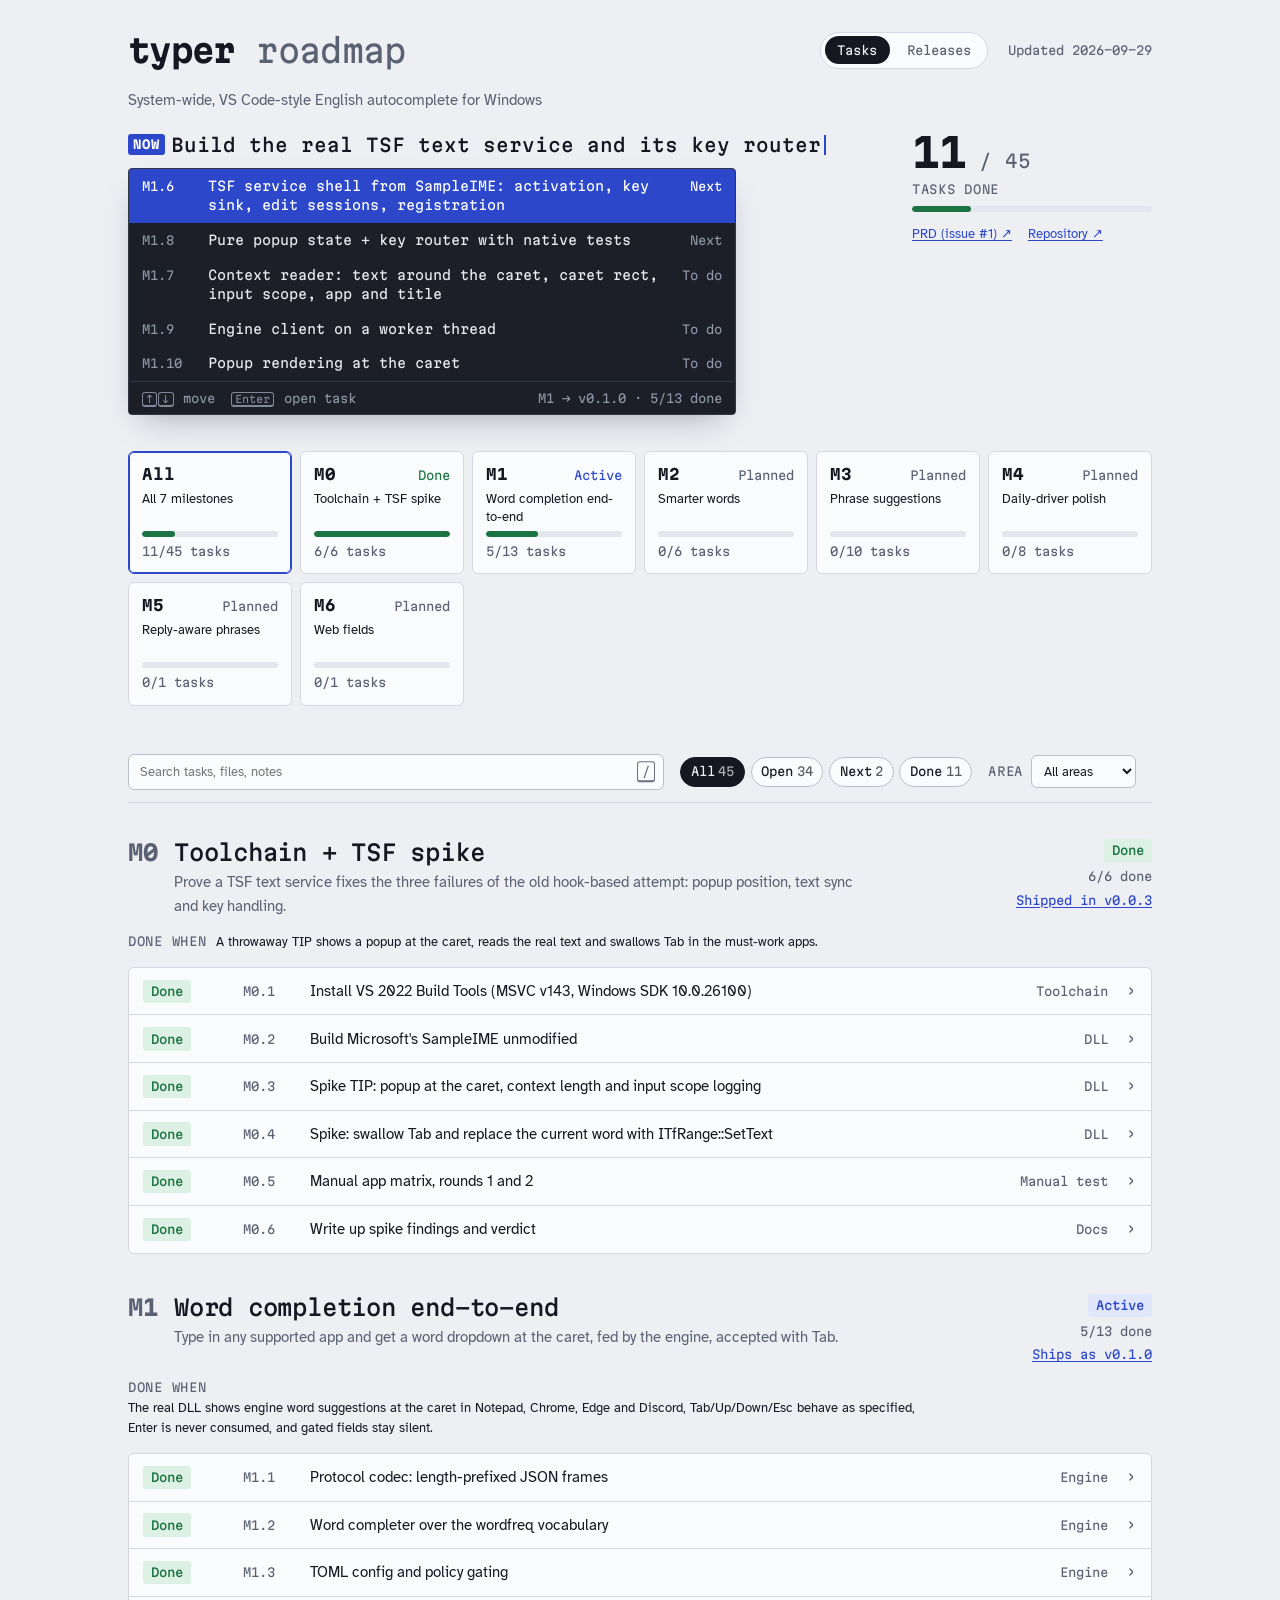
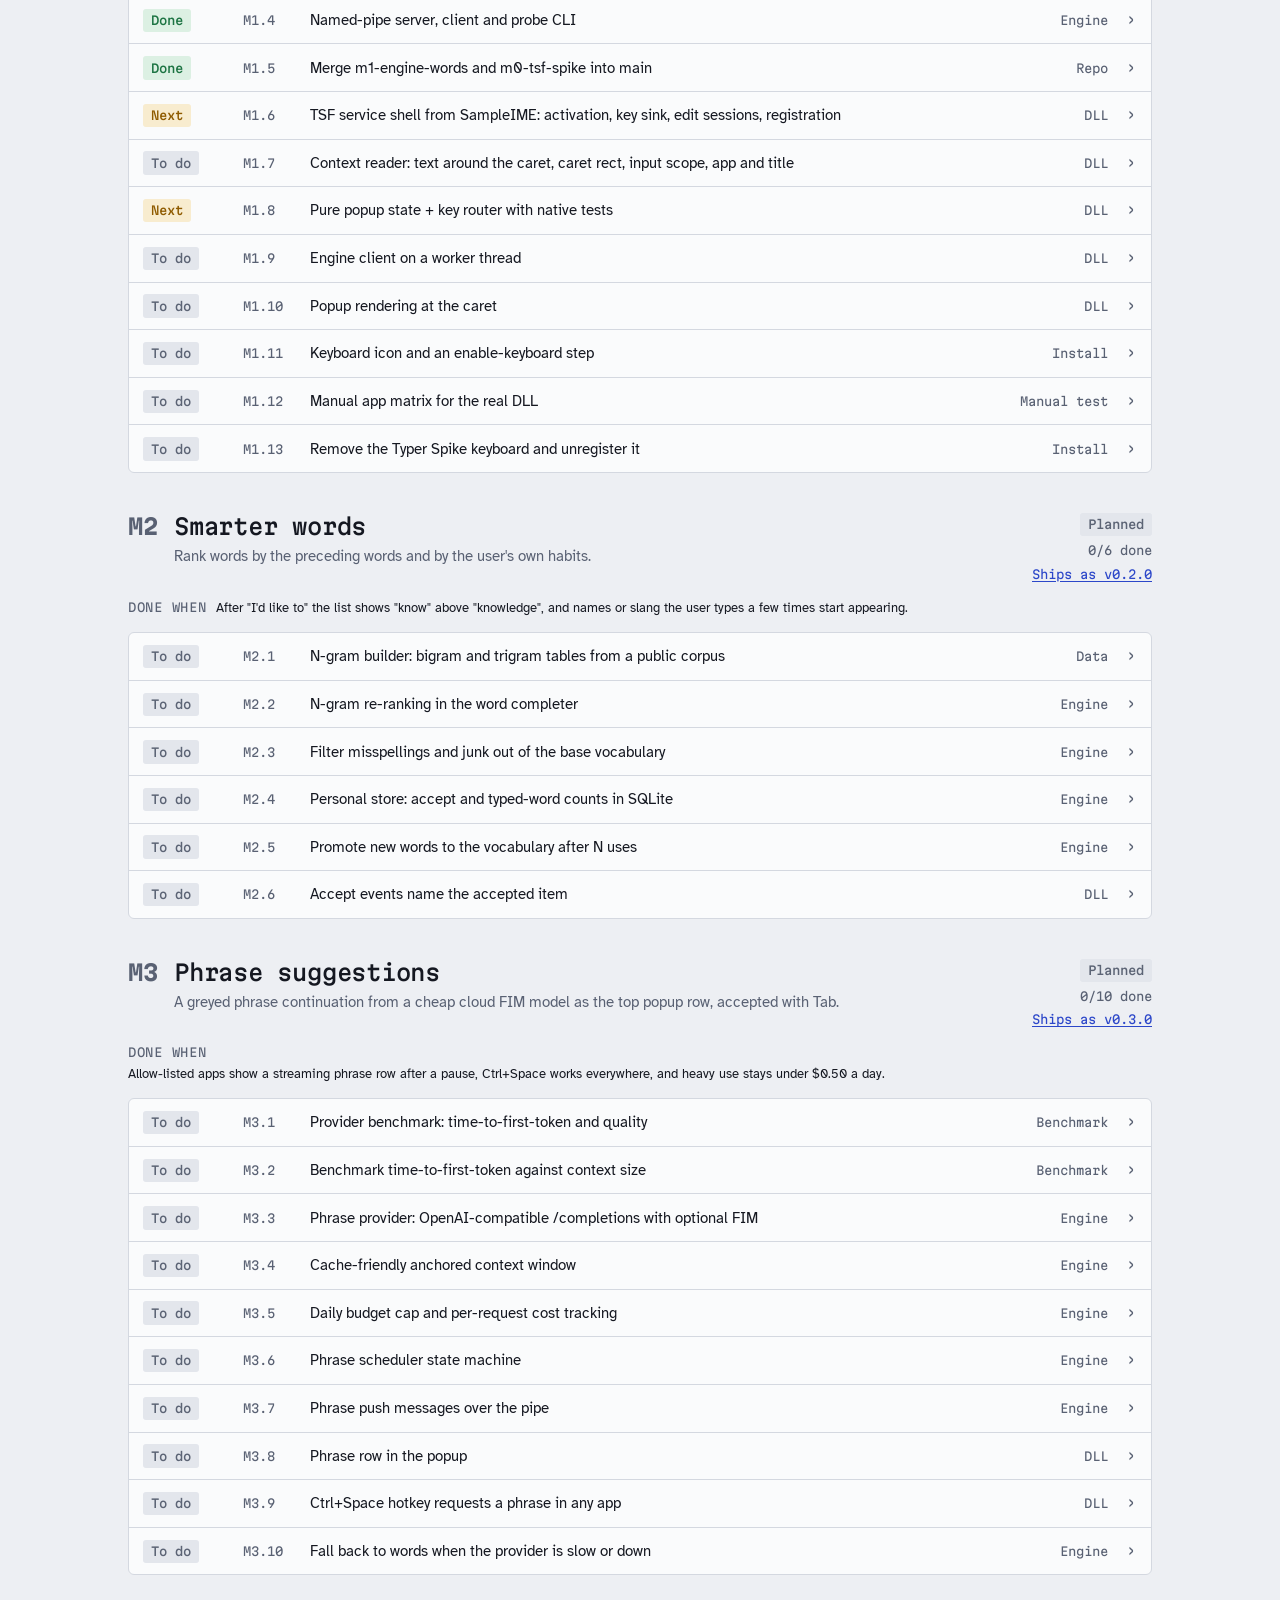
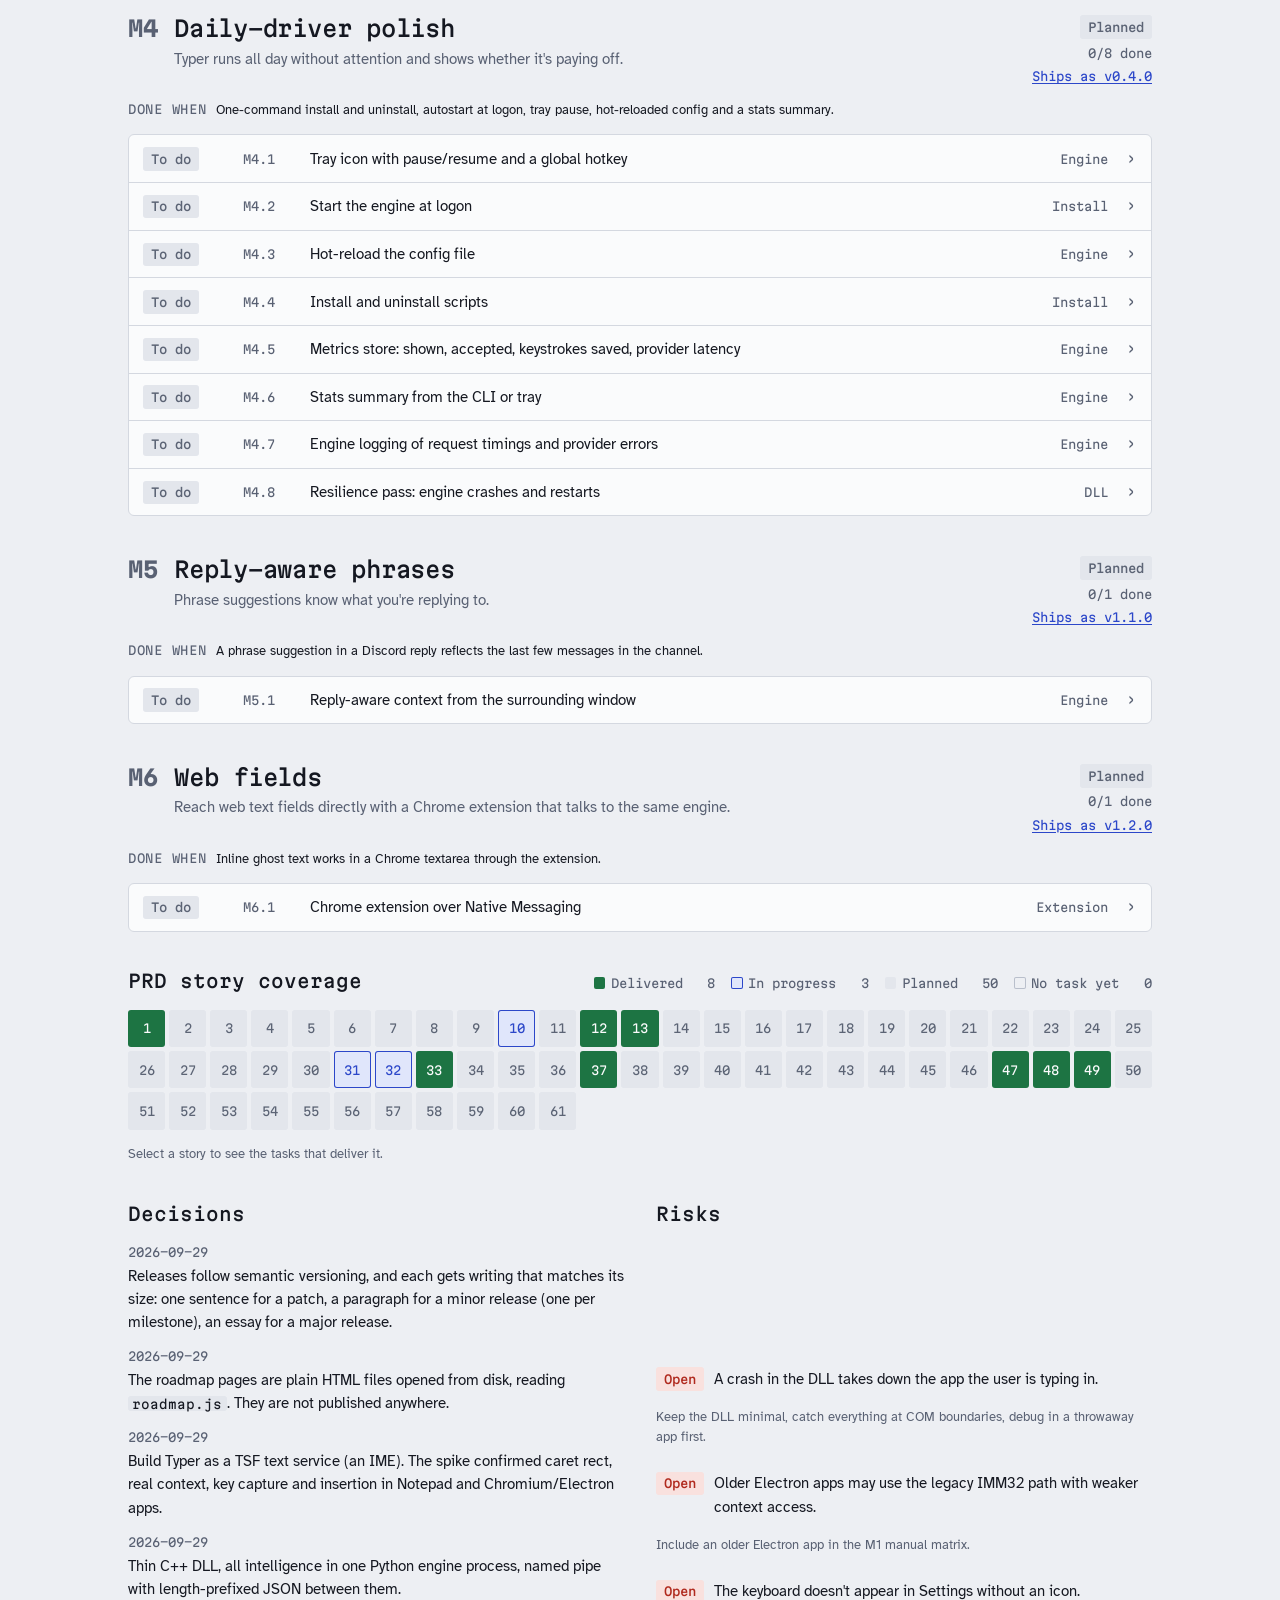
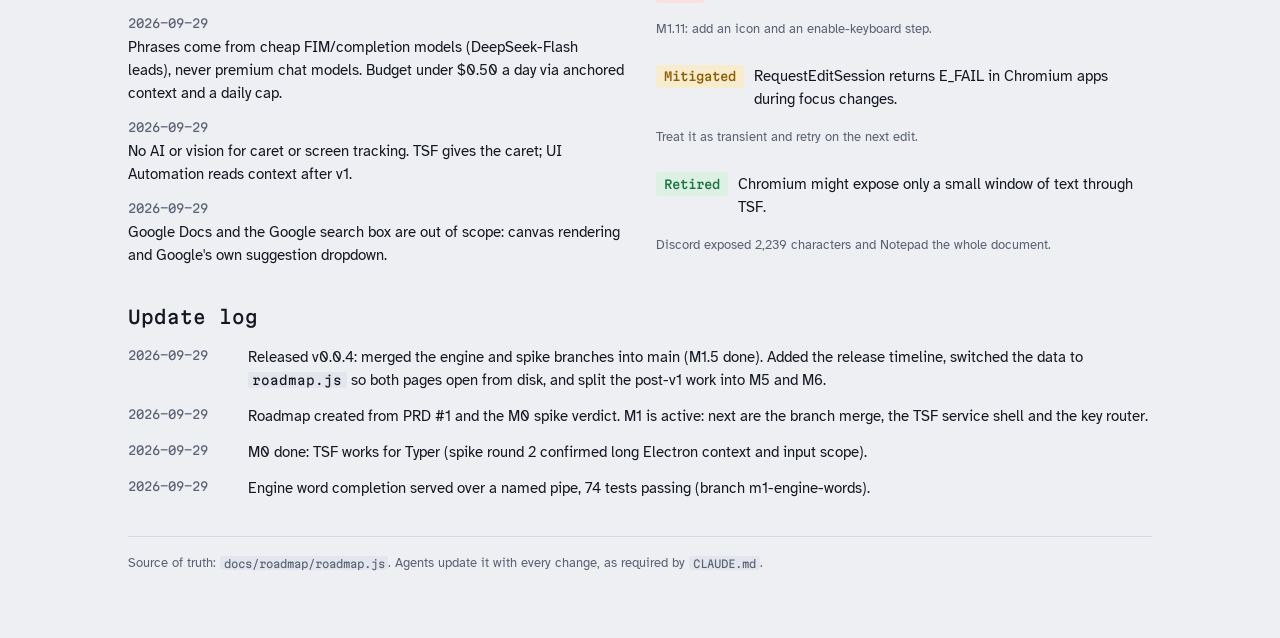
==== docs/roadmap/index.html @ f882cc04 "Add roadmap pages, release timeline and agent guide (v0.0.4) - docs/roadmap/roadmap.js: single sourc" ====
<!doctype html>
<html lang="en">
<head>
<meta charset="utf-8">
<meta name="viewport" content="width=device-width, initial-scale=1">
<title>Typer Roadmap</title>
<link rel="preconnect" href="https://fonts.googleapis.com">
<link rel="preconnect" href="https://fonts.gstatic.com" crossorigin>
<link rel="stylesheet" href="https://fonts.googleapis.com/css2?family=Atkinson+Hyperlegible:ital,wght@0,400;0,700;1,400&family=Martian+Mono:wght@400;500;700&display=swap">
<link rel="stylesheet" href="theme.css">
<style>
/* Layout: a caret line with a candidate-window popup ("what's next"), a milestone track that filters,
   sticky filters, milestone sections with expandable tasks, PRD story coverage, decisions/risks, update log. */

/* Hero */
.hero { display: grid; gap: 1.25rem; }
.tagline { color: var(--muted); max-width: 40rem; }
.hero-grid { display: grid; gap: 1.5rem; align-items: start; }
@media (min-width: 860px) { .hero-grid { grid-template-columns: minmax(0, 1fr) 15rem; gap: 3rem; } }
.now { min-width: 0; }
.caret-line { font-family: var(--display); font-size: var(--fs-l); line-height: 1.5; font-weight: 500; }
.now-lbl { display: inline-block; font-size: var(--fs-xs); letter-spacing: .06em; text-transform: uppercase; color: var(--on-accent); background: var(--accent); padding: .1em .45em; border-radius: 3px; margin-right: .5em; vertical-align: .2em; font-weight: 700; }
.caret { display: inline-block; width: 2px; height: 1.1em; background: var(--accent); vertical-align: -.18em; margin-left: 3px; animation: blink 1.06s steps(1) infinite; }
@keyframes blink { 50% { opacity: 0; } }
.pop { margin-top: .6rem; max-width: 38rem; background: var(--pop); color: var(--pop-ink); border: 1px solid var(--pop-line); border-radius: 4px; box-shadow: 0 14px 32px -14px var(--shadow); font-family: var(--display); font-size: var(--fs-s); overflow: hidden; }
.pop-list { display: grid; }
.pop-row { display: grid; grid-template-columns: 3.4rem minmax(0, 1fr) auto; gap: .75rem; align-items: baseline; width: 100%; padding: .5rem .8rem; border: 0; background: transparent; color: var(--pop-ink); text-align: left; cursor: pointer; line-height: 1.45; }
.pop-row .pop-id, .pop-row .pop-st { color: var(--pop-muted); font-size: var(--fs-xs); }
.pop-row.hl { background: var(--pop-hl); color: var(--pop-hl-ink); }
.pop-row.hl .pop-id, .pop-row.hl .pop-st { color: var(--pop-hl-ink); }
.pop-row:focus-visible { outline: 2px solid var(--pop-ink); outline-offset: -3px; }
.pop-foot { display: flex; flex-wrap: wrap; justify-content: space-between; gap: .25rem 1rem; padding: .4rem .8rem; border-top: 1px solid var(--pop-line); color: var(--pop-muted); font-size: var(--fs-xs); }
.pop-foot kbd { margin-right: .15em; }
.pop-empty { padding: .6rem .8rem; color: var(--pop-muted); }
.overall { display: grid; gap: .5rem; }
.big { font-family: var(--display); font-size: 2.5rem; font-weight: 700; line-height: 1; letter-spacing: -.03em; }
.big .of { font-size: var(--fs-l); color: var(--muted); font-weight: 400; letter-spacing: 0; }
.links { display: flex; flex-wrap: wrap; gap: .25rem 1rem; font-size: var(--fs-s); padding-top: .25rem; }

/* Milestone track */
.track { display: grid; grid-template-columns: repeat(auto-fill, minmax(9.75rem, 1fr)); gap: .5rem; }
.trk { display: grid; gap: .3rem; align-content: start; text-align: left; padding: .7rem .8rem .8rem; background: var(--surface); border: 1px solid var(--line); border-radius: var(--r); cursor: pointer; min-width: 0; }
.trk:hover { border-color: var(--line-strong); }
.trk[aria-pressed="true"] { border-color: var(--accent); box-shadow: inset 0 0 0 1px var(--accent); }
.trk-top { display: flex; justify-content: space-between; align-items: baseline; gap: .5rem; }
.trk-id { font-family: var(--display); font-weight: 700; font-size: var(--fs-m); }
.trk-st { font-family: var(--display); font-size: var(--fs-xs); }
.trk-title { font-size: var(--fs-s); line-height: 1.35; min-height: 2.7em; }
.trk-meta { font-family: var(--display); font-size: var(--fs-xs); color: var(--muted); }
.st-active { color: var(--accent); } .st-done { color: var(--ok); } .st-planned { color: var(--muted); }

/* Filters */
.filters { position: sticky; top: env(safe-area-inset-top, 0px); z-index: 5; background: var(--bg); padding-block: .75rem; border-bottom: 1px solid var(--line); display: flex; flex-wrap: wrap; gap: .6rem 1rem; align-items: center; }
.search { position: relative; flex: 1 1 14rem; min-width: 0; }
.search input { width: 100%; padding: .45rem 2.2rem .45rem .7rem; border: 1px solid var(--line-strong); border-radius: var(--r); background: var(--surface); color: var(--ink); font: inherit; font-size: var(--fs-s); }
.search kbd { position: absolute; right: .6rem; top: 50%; transform: translateY(-50%); color: var(--muted); font-size: var(--fs-xs); pointer-events: none; }
.chips { display: flex; flex-wrap: wrap; gap: .35rem; }
.chip { font-family: var(--display); font-size: var(--fs-xs); padding: .3rem .6rem; border: 1px solid var(--line-strong); border-radius: 999px; background: var(--surface); cursor: pointer; }
.chip:hover { border-color: var(--muted); }
.chip[aria-pressed="true"] { background: var(--ink); color: var(--bg); border-color: var(--ink); }
.chip .n { opacity: .7; margin-left: .3em; }
.area { display: flex; align-items: center; gap: .5rem; }
.area select { font: inherit; font-size: var(--fs-s); padding: .4rem .5rem; border: 1px solid var(--line-strong); border-radius: var(--r); background: var(--surface); color: var(--ink); }
.story-chip { font-family: var(--display); font-size: var(--fs-xs); display: inline-flex; gap: .4rem; align-items: center; padding: .3rem .4rem .3rem .6rem; border-radius: 999px; background: var(--accent-soft); color: var(--accent); }
.story-chip button { border: 0; background: transparent; color: inherit; cursor: pointer; padding: 0 .2rem; font-size: var(--fs-s); line-height: 1; }

/* Milestone sections and tasks */
#tasks { display: grid; gap: 2.5rem; scroll-margin-top: 6rem; }
.ms { display: grid; gap: .9rem; }
.ms-head { display: grid; grid-template-columns: auto minmax(0, 1fr) auto; gap: .25rem 1rem; align-items: start; }
.ms-id { font-family: var(--display); font-weight: 700; font-size: var(--fs-xl); line-height: 1.2; color: var(--muted); }
.ms-head h2 { font-family: var(--display); font-size: var(--fs-xl); font-weight: 500; line-height: 1.25; letter-spacing: -.01em; }
.goal { color: var(--muted); max-width: 44rem; margin-top: .3rem; }
.ms-side { display: grid; justify-items: end; gap: .3rem; }
.ms-side .pill { justify-self: end; }
.count, .ver-link { font-family: var(--display); font-size: var(--fs-xs); color: var(--muted); font-variant-numeric: tabular-nums; }
.ver-link { color: var(--accent); }
.done-when { font-size: var(--fs-s); max-width: 50rem; display: flex; flex-wrap: wrap; gap: .1rem .6rem; }
@media (max-width: 600px) { .ms-head { grid-template-columns: minmax(0, 1fr) auto; } .ms-id { grid-column: 1 / -1; } }
.tasks { list-style: none; margin: 0; padding: 0; background: var(--surface); border: 1px solid var(--line); border-radius: var(--r); overflow: hidden; }
.tasks > li + li { border-top: 1px solid var(--line); }
.task summary { list-style: none; cursor: pointer; display: grid; grid-template-columns: 5.4rem 3.4rem minmax(0, 1fr) auto 1rem; grid-template-areas: "pill id title area chev"; gap: .8rem; align-items: baseline; padding: .7rem .9rem; }
.task summary::-webkit-details-marker { display: none; }
.task summary:hover { background: var(--bg); }
.task summary:focus-visible { outline-offset: -3px; }
.task .pill { grid-area: pill; }
.t-id { grid-area: id; font-family: var(--display); font-size: var(--fs-xs); color: var(--muted); }
.t-title { grid-area: title; min-width: 0; }
.t-area { grid-area: area; font-family: var(--display); font-size: var(--fs-xs); color: var(--muted); white-space: nowrap; }
.chev { grid-area: chev; color: var(--muted); font-family: var(--display); transition: transform .15s ease; justify-self: end; }
.task[open] .chev { transform: rotate(90deg); }
.task[open] summary .t-title { font-weight: 700; }
.task.is-dropped .t-title { text-decoration: line-through; color: var(--muted); }
@media (max-width: 600px) {
  .task summary { grid-template-columns: auto auto minmax(0, 1fr) 1rem; grid-template-areas: "pill id area chev" "title title title title"; row-gap: .35rem; }
  .t-area { justify-self: end; }
}
.t-body { display: grid; gap: .7rem; padding: .1rem .9rem 1rem; margin-left: calc(5.4rem + .8rem); max-width: 48rem; }
@media (max-width: 600px) { .t-body { margin-left: 0; } }
.t-row { display: grid; gap: .3rem; }
.st-list { list-style: none; margin: 0; padding: 0; display: grid; gap: .2rem; font-size: var(--fs-s); }
.st-link { border: 0; background: transparent; color: var(--accent); cursor: pointer; padding: 0; font-family: var(--display); font-size: var(--fs-xs); text-decoration: underline; text-underline-offset: 2px; }
.refs { display: flex; flex-wrap: wrap; gap: .35rem; font-size: var(--fs-s); }
.empty { padding: 1.5rem; background: var(--surface); border: 1px dashed var(--line-strong); border-radius: var(--r); color: var(--muted); }

/* Coverage */
.block { display: grid; gap: .9rem; }
.block h2 { font-family: var(--display); font-size: var(--fs-l); font-weight: 500; }
.block-head { display: flex; flex-wrap: wrap; justify-content: space-between; align-items: baseline; gap: .5rem 1.5rem; }
.legend { display: flex; flex-wrap: wrap; gap: .3rem 1rem; font-size: var(--fs-xs); color: var(--muted); font-family: var(--display); }
.legend span::before { content: ""; display: inline-block; width: .7rem; height: .7rem; border-radius: 2px; margin-right: .35rem; vertical-align: -.05rem; }
.lg-done::before { background: var(--ok); } .lg-partial::before { background: var(--accent-soft); box-shadow: inset 0 0 0 1px var(--accent); }
.lg-planned::before { background: var(--todo-soft); } .lg-none::before { box-shadow: inset 0 0 0 1px var(--line-strong); }
.cells { display: grid; grid-template-columns: repeat(auto-fill, minmax(2.25rem, 1fr)); gap: 4px; }
.cell { aspect-ratio: 1; max-width: 100%; border: 0; border-radius: 3px; font-family: var(--display); font-size: var(--fs-xs); cursor: pointer; font-variant-numeric: tabular-nums; }
.c-done { background: var(--ok); color: var(--surface); }
.c-partial { background: var(--accent-soft); color: var(--accent); box-shadow: inset 0 0 0 1px var(--accent); }
.c-planned { background: var(--todo-soft); color: var(--todo); }
.c-none { background: transparent; color: var(--muted); box-shadow: inset 0 0 0 1px var(--line-strong); }
.cell.sel { outline: 2px solid var(--ink); outline-offset: 1px; }
.cell-info { font-size: var(--fs-s); min-height: 1.6em; color: var(--muted); }
.cell-info strong { color: var(--ink); }

/* Decisions, risks, log */
.two { display: grid; gap: 2rem; }
@media (min-width: 860px) { .two { grid-template-columns: 1fr 1fr; } }
.plain { list-style: none; margin: 0; padding: 0; display: grid; gap: .8rem; }
.plain li { display: grid; gap: .2rem; min-width: 0; }
.plain time { font-family: var(--display); font-size: var(--fs-xs); color: var(--muted); }
.risk-top { display: flex; gap: .6rem; align-items: baseline; }
.mit { font-size: var(--fs-s); color: var(--muted); }
.log li { grid-template-columns: 6.5rem minmax(0, 1fr); gap: 1rem; }
@media (max-width: 600px) { .log li { grid-template-columns: 1fr; gap: .1rem; } }
</style>
</head>
<body>
<div class="wrap">
  <header class="hero">
    <div class="brand-row">
      <h1 class="wordmark">typer <span>roadmap</span></h1>
      <div class="brand-side">
        <nav class="pages" aria-label="Roadmap pages"><a href="index.html" aria-current="page">Tasks</a><a href="releases.html">Releases</a></nav>
        <p class="meta">Updated <time id="updated">…</time></p>
      </div>
    </div>
    <p class="tagline" id="tagline">System-wide, VS Code-style English autocomplete for Windows</p>
    <div class="hero-grid">
      <div class="now">
        <p class="caret-line"><span class="now-lbl">Now</span><span id="now-text">Loading the roadmap</span><span class="caret" aria-hidden="true"></span></p>
        <div class="pop" role="group" aria-label="Up next">
          <div class="pop-list" id="pop-list"><p class="pop-empty">Loading…</p></div>
          <div class="pop-foot"><span><kbd>↑</kbd><kbd>↓</kbd> move &nbsp;<kbd>Enter</kbd> open task</span><span id="pop-ms"></span></div>
        </div>
      </div>
      <aside class="overall" aria-label="Overall progress">
        <p class="big num"><span id="done-n">–</span><span class="of"> / <span id="total-n">–</span></span></p>
        <p class="lbl">Tasks done</p>
        <div class="meter"><i id="overall-bar"></i></div>
        <p class="links"><a id="prd" href="https://github.com/notnotnotnoone/typer/issues/1" target="_blank" rel="noopener">PRD (issue #1) ↗</a><a id="repo" href="https://github.com/notnotnotnoone/typer" target="_blank" rel="noopener">Repository ↗</a></p>
      </aside>
    </div>
  </header>

  <nav class="track" id="track" aria-label="Milestones"></nav>

  <div class="filters" role="search">
    <label class="search"><input id="q" type="search" placeholder="Search tasks, files, notes" autocomplete="off" aria-label="Search tasks"><kbd>/</kbd></label>
    <div class="chips" id="status-chips" aria-label="Filter by status"></div>
    <label class="area"><span class="lbl">Area</span><select id="area"></select></label>
    <span id="story-filter"></span>
  </div>

  <main id="tasks" aria-live="polite"><p class="empty">Loading tasks…</p></main>

  <section class="block" aria-labelledby="cov-h">
    <div class="block-head">
      <h2 id="cov-h">PRD story coverage</h2>
      <div class="legend" id="legend"></div>
    </div>
    <div class="cells" id="cells"></div>
    <p class="cell-info" id="cell-info" aria-live="polite">Select a story to see the tasks that deliver it.</p>
  </section>

  <div class="two">
    <section class="block" aria-labelledby="dec-h"><h2 id="dec-h">Decisions</h2><ul class="plain" id="decisions"></ul></section>
    <section class="block" aria-labelledby="risk-h"><h2 id="risk-h">Risks</h2><ul class="plain" id="risks"></ul></section>
  </div>

  <section class="block" aria-labelledby="log-h">
    <div class="block-head"><h2 id="log-h">Update log</h2><button type="button" class="linkish" id="log-toggle" hidden></button></div>
    <ul class="plain log" id="log"></ul>
  </section>

  <footer>Source of truth: <code>docs/roadmap/roadmap.js</code>. Agents update it with every change, as required by <code>CLAUDE.md</code>.</footer>
</div>

<script src="roadmap.js"></script>
<script>
(() => {
  const STATUS = {
    doing: { label: "Doing", rank: 0 }, next: { label: "Next", rank: 1 }, blocked: { label: "Blocked", rank: 2 },
    todo: { label: "To do", rank: 3 }, done: { label: "Done", rank: 4 }, dropped: { label: "Dropped", rank: 5 },
  };
  const MS_STATUS = { active: "Active", done: "Done", planned: "Planned" };
  const RISK = { open: "Open", mitigated: "Mitigated", retired: "Retired" };
  const AREA = { engine: "Engine", dll: "DLL", install: "Install", test: "Manual test", bench: "Benchmark", data: "Data",
    docs: "Docs", repo: "Repo", toolchain: "Toolchain", extension: "Extension" };
  const COVER = { done: "Delivered", partial: "In progress", planned: "Planned", none: "No task yet" };
  const FILTERS = [["all", "All"], ["open", "Open"], ["doing", "Doing"], ["next", "Next"], ["blocked", "Blocked"], ["done", "Done"]];
  const STORE = "typer-roadmap:view";
  const LOG_SHOWN = 5;
  const reduced = matchMedia("(prefers-reduced-motion: reduce)").matches;

  const $ = (s) => document.querySelector(s);
  const esc = (s) => String(s ?? "").replace(/[&<>"']/g, (c) => ({ "&": "&amp;", "<": "&lt;", ">": "&gt;", '"': "&quot;", "'": "&#39;" })[c]);
  const rich = (s) => esc(s).replace(/`([^`]+)`/g, "<code>$1</code>");
  const areaName = (a) => AREA[a] || a;

  const data = window.TYPER_ROADMAP;
  if (!data) {
    $("#tasks").innerHTML = `<div class="error"><strong>Couldn't load roadmap.js.</strong>
      <p>It must sit next to this page. If it's there, it probably has a syntax error: run <code>python scripts/check_roadmap.py</code> to find it.</p></div>`;
    $("#now-text").textContent = "Roadmap data unavailable";
    $("#pop-list").innerHTML = `<p class="pop-empty">No data.</p>`;
    return;
  }

  let tasks = [], byStory = {};
  const releaseFor = {};
  const opened = new Set();
  const view = { ms: "all", status: "all", area: "all", q: "", story: null };
  let logAll = false;

  try { Object.assign(view, JSON.parse(localStorage.getItem(STORE)) || {}); } catch {}
  view.q = ""; view.story = null;
  const save = () => { try { localStorage.setItem(STORE, JSON.stringify({ ms: view.ms, status: view.status, area: view.area })); } catch {} };

  const progress = (list) => {
    const live = list.filter((t) => t.status !== "dropped");
    return { done: live.filter((t) => t.status === "done").length, total: live.length };
  };
  const byRank = (a, b) => STATUS[a.status].rank - STATUS[b.status].rank;

  function index() {
    for (const m of data.milestones) for (const t of m.tasks) {
      t.ms = m; t.stories = t.stories || []; tasks.push(t);
      for (const n of t.stories) (byStory[n] ||= []).push(t);
    }
    for (const r of data.releases || []) if (r.milestone) releaseFor[r.milestone] = r;
    if (view.ms !== "all" && !data.milestones.some((m) => m.id === view.ms)) view.ms = "all";
    if (!FILTERS.some(([k]) => k === view.status)) view.status = "all";
    if (view.area !== "all" && !tasks.some((t) => t.area === view.area)) view.area = "all";
  }

  function matches(t, ignoreStatus) {
    if (view.ms !== "all" && t.ms.id !== view.ms) return false;
    if (view.area !== "all" && t.area !== view.area) return false;
    if (view.story != null && !t.stories.includes(view.story)) return false;
    if (!ignoreStatus) {
      if (view.status === "open") { if (t.status === "done" || t.status === "dropped") return false; }
      else if (view.status !== "all" && t.status !== view.status) return false;
    }
    if (view.q) {
      const hay = [t.id, t.title, t.notes, (t.refs || []).join(" "), areaName(t.area), t.ms.title].join(" ").toLowerCase();
      if (!view.q.toLowerCase().split(/\s+/).filter(Boolean).every((w) => hay.includes(w))) return false;
    }
    return true;
  }

  function renderHero() {
    const p = progress(tasks);
    $("#updated").textContent = data.updated;
    $("#updated").setAttribute("datetime", data.updated);
    if (data.tagline) $("#tagline").textContent = data.tagline;
    $("#now-text").textContent = data.now;
    $("#done-n").textContent = p.done;
    $("#total-n").textContent = p.total;
    $("#overall-bar").style.width = (p.total ? (p.done / p.total) * 100 : 0) + "%";
    if (data.prd) $("#prd").href = data.prd;
    if (data.repo) $("#repo").href = data.repo;

    const active = data.milestones.find((m) => m.status === "active");
    const queue = tasks.filter((t) => ["doing", "next", "blocked"].includes(t.status)).sort(byRank);
    if (active) for (const t of active.tasks) if (queue.length < 5 && t.status === "todo") queue.push(t);
    const rows = queue.slice(0, 5);
    $("#pop-list").innerHTML = rows.length
      ? rows.map((t, i) => `<button type="button" class="pop-row${i === 0 ? " hl" : ""}" data-task="${esc(t.id)}"><span class="pop-id">${esc(t.id)}</span><span>${esc(t.title)}</span><span class="pop-st">${STATUS[t.status].label}</span></button>`).join("")
      : `<p class="pop-empty">Nothing queued. Add tasks with status "next".</p>`;
    if (active) {
      const ap = progress(active.tasks);
      const rel = releaseFor[active.id];
      $("#pop-ms").textContent = `${active.id}${rel ? " → v" + rel.version : ""} · ${ap.done}/${ap.total} done`;
    }
  }

  function renderTrack() {
    const all = progress(tasks);
    const card = (key, id, st, stLabel, title, p) => `
      <button type="button" class="trk" data-ms="${esc(key)}" aria-pressed="${view.ms === key}">
        <span class="trk-top"><span class="trk-id">${esc(id)}</span><span class="trk-st st-${st}">${esc(stLabel)}</span></span>
        <span class="trk-title">${esc(title)}</span>
        <span class="meter"><i style="width:${p.total ? (p.done / p.total) * 100 : 0}%"></i></span>
        <span class="trk-meta num">${p.done}/${p.total} tasks</span>
      </button>`;
    $("#track").innerHTML = card("all", "All", "planned", "", `All ${data.milestones.length} milestones`, all)
      + data.milestones.map((m) => card(m.id, m.id, m.status, MS_STATUS[m.status] || m.status, m.title, progress(m.tasks))).join("");
  }

  function renderFilters() {
    const pool = tasks.filter((t) => matches(t, true));
    const count = (k) => k === "all" ? pool.length
      : k === "open" ? pool.filter((t) => t.status !== "done" && t.status !== "dropped").length
      : pool.filter((t) => t.status === k).length;
    $("#status-chips").innerHTML = FILTERS
      .filter(([k]) => k === "all" || k === "open" || count(k) > 0 || view.status === k)
      .map(([k, label]) => `<button type="button" class="chip" data-status="${k}" aria-pressed="${view.status === k}">${label}<span class="n num">${count(k)}</span></button>`).join("");

    const areas = [...new Set(tasks.map((t) => t.area))].sort((a, b) => areaName(a).localeCompare(areaName(b)));
    $("#area").innerHTML = `<option value="all">All areas</option>` + areas.map((a) => `<option value="${esc(a)}">${esc(areaName(a))}</option>`).join("");
    $("#area").value = view.area;

    $("#story-filter").innerHTML = view.story == null ? ""
      : `<span class="story-chip">Story #${view.story}: ${esc(data.stories[view.story])}<button type="button" data-clear-story aria-label="Clear story filter">×</button></span>`;
  }

  function refHtml(r) {
    return /^https?:\/\//.test(r) ? `<a href="${esc(r)}" target="_blank" rel="noopener">${esc(r)} ↗</a>` : `<code>${esc(r)}</code>`;
  }

  function taskRow(t) {
    const stories = t.stories.length ? `<div class="t-row"><span class="lbl">PRD stories</span><ul class="st-list">${t.stories.map((n) =>
      `<li><button type="button" class="st-link" data-story="${n}">#${n}</button> ${esc(data.stories[n] || "Unknown story")}</li>`).join("")}</ul></div>` : "";
    const refs = t.refs && t.refs.length ? `<div class="t-row"><span class="lbl">Where</span><span class="refs">${t.refs.map(refHtml).join("")}</span></div>` : "";
    const body = (t.notes ? `<p>${rich(t.notes)}</p>` : "") + stories + refs;
    return `<li><details class="task${t.status === "dropped" ? " is-dropped" : ""}" id="${esc(t.id)}"${opened.has(t.id) ? " open" : ""}>
      <summary><span class="pill s-${esc(t.status)}">${esc(STATUS[t.status]?.label || t.status)}</span><span class="t-id">${esc(t.id)}</span><span class="t-title">${rich(t.title)}</span><span class="t-area">${esc(areaName(t.area))}</span><span class="chev" aria-hidden="true">›</span></summary>
      <div class="t-body">${body || `<p class="mit">No notes yet.</p>`}</div>
    </details></li>`;
  }

  function renderTasks() {
    const html = data.milestones.map((m) => {
      const list = m.tasks.filter((t) => matches(t));
      if (!list.length) return "";
      const p = progress(m.tasks);
      const rel = releaseFor[m.id];
      return `<section class="ms" aria-labelledby="h-${esc(m.id)}">
        <header class="ms-head">
          <span class="ms-id">${esc(m.id)}</span>
          <div><h2 id="h-${esc(m.id)}">${esc(m.title)}</h2><p class="goal">${rich(m.goal)}</p></div>
          <div class="ms-side"><span class="pill m-${esc(m.status)}">${esc(MS_STATUS[m.status] || m.status)}</span><span class="count">${p.done}/${p.total} done</span>${rel ? `<a class="ver-link" href="releases.html#v${esc(rel.version)}">${rel.status === "released" ? "Shipped in" : "Ships as"} v${esc(rel.version)}</a>` : ""}</div>
        </header>
        <p class="done-when"><span class="lbl">Done when</span><span>${rich(m.done_when)}</span></p>
        <ol class="tasks">${list.map(taskRow).join("")}</ol>
      </section>`;
    }).join("");
    $("#tasks").innerHTML = html || `<p class="empty">No tasks match these filters. <button type="button" class="linkish" data-reset>Clear filters</button></p>`;
  }

  function storyState(n) {
    const live = (byStory[n] || []).filter((t) => t.status !== "dropped");
    if (!live.length) return "none";
    if (live.every((t) => t.status === "done")) return "done";
    if (live.some((t) => t.status === "done" || t.status === "doing")) return "partial";
    return "planned";
  }

  function storyInfo(n) {
    const live = (byStory[n] || []).filter((t) => t.status !== "dropped");
    const by = live.length ? " · " + live.map((t) => `${esc(t.id)} (${STATUS[t.status].label.toLowerCase()})`).join(", ") : " · no task covers it yet";
    return `<strong>#${n} ${esc(data.stories[n])}</strong> · ${COVER[storyState(n)]}${by}`;
  }

  function renderCoverage() {
    const nums = Object.keys(data.stories).map(Number).sort((a, b) => a - b);
    const tally = { done: 0, partial: 0, planned: 0, none: 0 };
    for (const n of nums) tally[storyState(n)]++;
    $("#legend").innerHTML = Object.keys(tally).map((k) => `<span class="lg-${k}">${COVER[k]} <span class="num">${tally[k]}</span></span>`).join("");
    $("#cells").innerHTML = nums.map((n) => {
      const st = storyState(n);
      return `<button type="button" class="cell c-${st}${view.story === n ? " sel" : ""}" data-story="${n}" data-cell aria-pressed="${view.story === n}" aria-label="Story ${n}: ${esc(data.stories[n])}. ${COVER[st]}" title="#${n} ${esc(data.stories[n])}">${n}</button>`;
    }).join("");
    if (view.story != null) $("#cell-info").innerHTML = storyInfo(view.story);
  }

  function renderNotes() {
    $("#decisions").innerHTML = (data.decisions || []).map((d) => `<li><time datetime="${esc(d.date)}">${esc(d.date)}</time><span>${rich(d.text)}</span></li>`).join("") || `<li class="mit">None recorded.</li>`;
    const order = { open: 0, mitigated: 1, retired: 2 };
    $("#risks").innerHTML = [...(data.risks || [])].sort((a, b) => (order[a.status] ?? 3) - (order[b.status] ?? 3)).map((r) =>
      `<li><span class="risk-top"><span class="pill r-${esc(r.status)}">${esc(RISK[r.status] || r.status)}</span><span>${rich(r.text)}</span></span>${r.mitigation ? `<span class="mit">${rich(r.mitigation)}</span>` : ""}</li>`).join("") || `<li class="mit">None recorded.</li>`;
    const log = data.log || [];
    $("#log").innerHTML = (logAll ? log : log.slice(0, LOG_SHOWN)).map((e) =>
      `<li><time datetime="${esc(e.date)}">${esc(e.date)}</time><span>${rich(e.text)}</span></li>`).join("");
    const toggle = $("#log-toggle");
    toggle.hidden = log.length <= LOG_SHOWN;
    toggle.textContent = logAll ? "Show recent" : `Show all ${log.length}`;
  }

  function withFocus(fn) {
    const a = document.activeElement;
    const key = a && ["ms", "status", "story", "task"].map((k) => a.dataset && a.dataset[k] != null ? `[data-${k}="${a.dataset[k]}"]` : "").find(Boolean);
    const inCells = a && a.hasAttribute && a.hasAttribute("data-cell");
    fn();
    if (key) { const el = document.querySelector((inCells ? "[data-cell]" : "") + key); if (el) el.focus({ preventScroll: true }); }
  }

  function renderView() { withFocus(() => { renderTrack(); renderFilters(); renderTasks(); renderCoverage(); }); }

  function openTask(id) {
    const t = tasks.find((x) => x.id === id);
    if (!t) return;
    if (!matches(t)) { view.ms = "all"; view.status = "all"; view.area = "all"; view.q = ""; view.story = null; $("#q").value = ""; save(); }
    opened.add(id);
    renderView();
    const el = document.getElementById(id);
    if (!el) return;
    el.open = true;
    el.scrollIntoView({ behavior: reduced ? "auto" : "smooth", block: "center" });
    el.querySelector("summary").focus({ preventScroll: true });
  }

  function applyHash() {
    const h = decodeURIComponent(location.hash.slice(1));
    if (!h) return;
    if (tasks.some((t) => t.id === h)) openTask(h);
    else if (data.milestones.some((m) => m.id === h)) { view.ms = h; view.status = "all"; renderView(); }
  }

  document.addEventListener("click", (e) => {
    const el = e.target.closest("[data-ms],[data-status],[data-task],[data-story],[data-reset],[data-clear-story],#log-toggle");
    if (!el) return;
    if (el.id === "log-toggle") { logAll = !logAll; renderNotes(); return; }
    if (el.dataset.task) { openTask(el.dataset.task); return; }
    if (el.dataset.ms) { view.ms = el.dataset.ms; save(); renderView(); return; }
    if (el.dataset.status) { view.status = el.dataset.status; save(); renderView(); return; }
    if (el.hasAttribute("data-clear-story")) { view.story = null; renderView(); $("#cell-info").textContent = "Select a story to see the tasks that deliver it."; return; }
    if (el.hasAttribute("data-reset")) { Object.assign(view, { ms: "all", status: "all", area: "all", q: "", story: null }); $("#q").value = ""; save(); renderView(); return; }
    if (el.dataset.story) {
      const n = Number(el.dataset.story);
      view.story = view.story === n ? null : n;
      if (view.story != null) { view.ms = "all"; view.status = "all"; view.area = "all"; }
      renderView();
      $("#cell-info").innerHTML = view.story != null ? storyInfo(view.story) : "Select a story to see the tasks that deliver it.";
      if (view.story != null && !el.hasAttribute("data-cell")) $("#tasks").scrollIntoView({ behavior: reduced ? "auto" : "smooth", block: "start" });
    }
  });

  document.addEventListener("toggle", (e) => {
    const d = e.target;
    if (!(d instanceof HTMLDetailsElement) || !d.id) return;
    d.open ? opened.add(d.id) : opened.delete(d.id);
  }, true);

  const cells = $("#cells");
  const showCell = (e) => { const c = e.target.closest("[data-cell]"); if (c) $("#cell-info").innerHTML = storyInfo(Number(c.dataset.story)); };
  cells.addEventListener("mouseover", showCell);
  cells.addEventListener("focusin", showCell);

  const pop = $("#pop-list");
  const highlight = (row) => { for (const r of pop.querySelectorAll(".pop-row")) r.classList.toggle("hl", r === row); };
  pop.addEventListener("mouseover", (e) => { const r = e.target.closest(".pop-row"); if (r) highlight(r); });
  pop.addEventListener("focusin", (e) => { const r = e.target.closest(".pop-row"); if (r) highlight(r); });
  pop.addEventListener("keydown", (e) => {
    if (e.key !== "ArrowDown" && e.key !== "ArrowUp") return;
    const rows = [...pop.querySelectorAll(".pop-row")];
    const i = rows.indexOf(document.activeElement);
    const next = rows[(i + (e.key === "ArrowDown" ? 1 : -1) + rows.length) % rows.length];
    if (next) { e.preventDefault(); next.focus(); }
  });

  $("#q").addEventListener("input", (e) => { view.q = e.target.value.trim(); renderFilters(); renderTasks(); });
  $("#q").addEventListener("keydown", (e) => { if (e.key === "Escape" && e.target.value) { e.target.value = ""; view.q = ""; renderFilters(); renderTasks(); } });
  $("#area").addEventListener("change", (e) => { view.area = e.target.value; save(); renderView(); });
  document.addEventListener("keydown", (e) => {
    if (e.key !== "/" || e.ctrlKey || e.metaKey || e.altKey) return;
    const tag = document.activeElement && document.activeElement.tagName;
    if (tag === "INPUT" || tag === "TEXTAREA" || tag === "SELECT") return;
    e.preventDefault(); $("#q").focus();
  });
  addEventListener("hashchange", applyHash);

  index();
  renderHero(); renderView(); renderNotes(); applyHash();
})();
</script>
</body>
</html>
---- docs/roadmap/theme.css ----
/* Shared tokens and base styles for the roadmap pages (index.html = tasks, releases.html = timeline).
   Palette: cool paper and ink, a caret-blue accent, and a dark candidate-window surface.
   Type: Martian Mono for versions and labels, Atkinson Hyperlegible for UI, Literata for release writing. */
:root {
  --bg: #EDEFF3; --surface: #FAFBFC; --ink: #151821; --muted: #596173; --ghost: #767D8E;
  --line: #D4D8E0; --line-strong: #B9BFCB;
  --accent: #2C47C9; --accent-soft: #E0E6FB; --on-accent: #FFFFFF;
  --pop: #1C1F28; --pop-ink: #E9EBF1; --pop-muted: #8D94A6; --pop-line: #323746; --pop-hl: #2C47C9; --pop-hl-ink: #FFFFFF;
  --ok: #1D7443; --ok-soft: #DCF0E3; --warn: #8F5B00; --warn-soft: #F8ECCF;
  --bad: #B02A1E; --bad-soft: #F9E1DE; --todo: #5C6475; --todo-soft: #E3E6EC;
  --shadow: rgb(20 24 40 / .35);
  --display: "Martian Mono", ui-monospace, "Cascadia Mono", Consolas, monospace;
  --body: "Atkinson Hyperlegible", "Segoe UI", system-ui, sans-serif;
  --serif: "Literata", Georgia, "Times New Roman", serif;
  --fs-xs: .75rem; --fs-s: .8125rem; --fs-m: .9375rem; --fs-l: 1.125rem; --fs-xl: 1.375rem; --fs-xxl: 2rem;
  --r: 6px;
  color-scheme: light;
}
@media (prefers-color-scheme: dark) {
  :root:not([data-theme="light"]) {
    --bg: #101217; --surface: #171A21; --ink: #E6E8EE; --muted: #949BAC; --ghost: #7D8497;
    --line: #282D38; --line-strong: #3A4050;
    --accent: #8499FF; --accent-soft: #1D2550; --on-accent: #0D1022;
    --pop: #1F232E; --pop-ink: #E9EBF1; --pop-muted: #8D94A6; --pop-line: #343A4A; --pop-hl: #3552D6; --pop-hl-ink: #FFFFFF;
    --ok: #63C98E; --ok-soft: #15301F; --warn: #E3B04F; --warn-soft: #332710;
    --bad: #FF8C7E; --bad-soft: #3A1916; --todo: #A2A9B8; --todo-soft: #232733;
    --shadow: rgb(0 0 0 / .6);
    color-scheme: dark;
  }
}
:root[data-theme="dark"] {
  --bg: #101217; --surface: #171A21; --ink: #E6E8EE; --muted: #949BAC; --ghost: #7D8497;
  --line: #282D38; --line-strong: #3A4050;
  --accent: #8499FF; --accent-soft: #1D2550; --on-accent: #0D1022;
  --pop: #1F232E; --pop-ink: #E9EBF1; --pop-muted: #8D94A6; --pop-line: #343A4A; --pop-hl: #3552D6; --pop-hl-ink: #FFFFFF;
  --ok: #63C98E; --ok-soft: #15301F; --warn: #E3B04F; --warn-soft: #332710;
  --bad: #FF8C7E; --bad-soft: #3A1916; --todo: #A2A9B8; --todo-soft: #232733;
  --shadow: rgb(0 0 0 / .6);
  color-scheme: dark;
}

* { box-sizing: border-box; }
[hidden] { display: none !important; }
html { -webkit-text-size-adjust: 100%; }
body { margin: 0; background: var(--bg); color: var(--ink); font-family: var(--body); font-size: var(--fs-m); line-height: 1.55; }
img { max-width: 100%; }
h1, h2, h3 { margin: 0; text-wrap: balance; }
p { margin: 0; }
a { color: var(--accent); text-underline-offset: 2px; }
button { font: inherit; color: inherit; }
code { font-family: var(--display); font-size: .82em; background: var(--todo-soft); padding: .05em .35em; border-radius: 3px; overflow-wrap: anywhere; }
kbd { font-family: var(--display); font-size: .85em; border: 1px solid currentColor; border-bottom-width: 2px; border-radius: 3px; padding: 0 .3em; opacity: .9; }
:focus-visible { outline: 2px solid var(--accent); outline-offset: 2px; }
.lbl { font-family: var(--display); font-size: var(--fs-xs); letter-spacing: .06em; text-transform: uppercase; color: var(--muted); }
.num { font-variant-numeric: tabular-nums; }

.wrap { max-width: 68rem; margin: 0 auto; padding-inline: 16px; padding-block: 2rem 4rem; display: grid; gap: 2.25rem; }
@media (min-width: 720px) { .wrap { padding-inline: 32px; } }

/* Page header: wordmark, page switcher, last update */
.brand-row { display: flex; flex-wrap: wrap; justify-content: space-between; align-items: center; gap: .75rem 1.5rem; }
.wordmark { font-family: var(--display); font-weight: 700; font-size: clamp(1.4rem, 6vw, var(--fs-xxl)); letter-spacing: -.02em; line-height: 1.1; }
.wordmark span { color: var(--muted); font-weight: 400; }
.brand-side { display: flex; flex-wrap: wrap; align-items: center; gap: .5rem 1.25rem; }
.meta { font-family: var(--display); font-size: var(--fs-xs); color: var(--muted); }
.pages { display: flex; gap: .25rem; padding: .2rem; border: 1px solid var(--line); border-radius: 999px; background: var(--surface); }
.pages a { font-family: var(--display); font-size: var(--fs-xs); padding: .3rem .8rem; border-radius: 999px; color: var(--muted); text-decoration: none; }
.pages a:hover { color: var(--ink); }
.pages a[aria-current="page"] { background: var(--ink); color: var(--bg); }

/* Status pills */
.pill { font-family: var(--display); font-size: var(--fs-xs); font-weight: 500; padding: .15rem .5rem; border-radius: 3px; white-space: nowrap; justify-self: start; }
.s-done, .m-done, .r-retired, .v-released { color: var(--ok); background: var(--ok-soft); }
.s-doing, .m-active, .v-next { color: var(--accent); background: var(--accent-soft); }
.s-next, .r-mitigated { color: var(--warn); background: var(--warn-soft); }
.s-blocked, .r-open { color: var(--bad); background: var(--bad-soft); }
.s-todo, .s-dropped, .m-planned, .v-planned { color: var(--todo); background: var(--todo-soft); }

.meter { display: block; height: 6px; background: var(--todo-soft); border-radius: 3px; overflow: hidden; }
.meter i { display: block; height: 100%; width: 0; background: var(--ok); border-radius: inherit; transition: width .4s ease; }
.linkish { border: 0; background: transparent; color: var(--accent); cursor: pointer; padding: 0; text-decoration: underline; text-underline-offset: 2px; }
.error { padding: 1.25rem; border-radius: var(--r); background: var(--bad-soft); color: var(--ink); display: grid; gap: .5rem; }
.error strong { color: var(--bad); }
footer { font-size: var(--fs-s); color: var(--muted); border-top: 1px solid var(--line); padding-top: 1rem; }
@media (prefers-reduced-motion: reduce) { *, *::before, *::after { animation: none !important; transition: none !important; } }
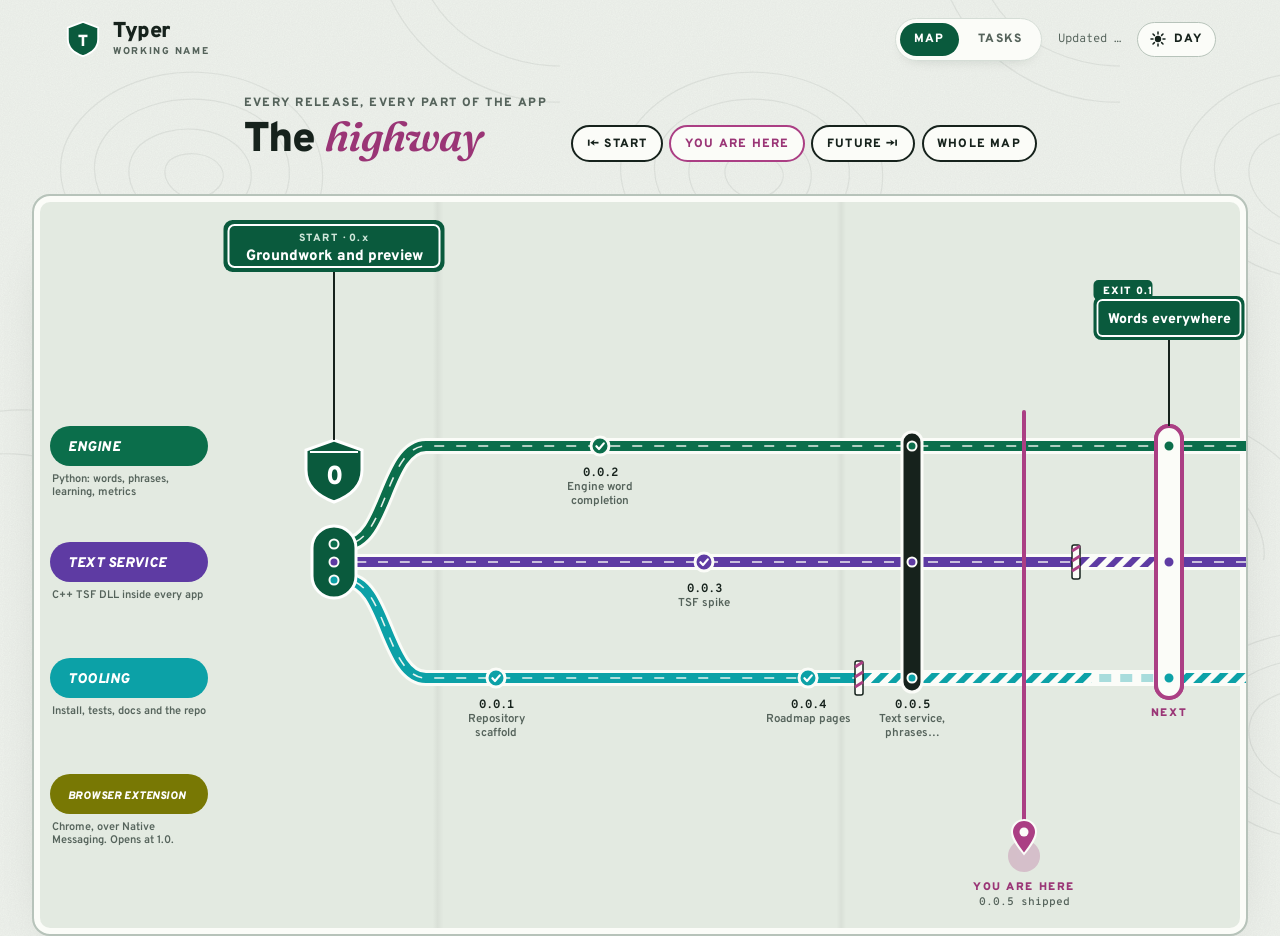
==== commit acedbbc3: "Roadmap map: draw the highway map Co-Authored-By: Claude Sonnet 5.5 <noreply@anthropic.com>" ====
--- a/docs/roadmap/index.html
+++ b/docs/roadmap/index.html
@@ -6,482 +6,91 @@
 <title>Typer Roadmap</title>
 <link rel="preconnect" href="https://fonts.googleapis.com">
 <link rel="preconnect" href="https://fonts.gstatic.com" crossorigin>
-<link rel="stylesheet" href="https://fonts.googleapis.com/css2?family=Atkinson+Hyperlegible:ital,wght@0,400;0,700;1,400&family=Martian+Mono:wght@400;500;700&display=swap">
+<link rel="stylesheet" href="https://fonts.googleapis.com/css2?family=Fraunces:ital,opsz,wght@0,9..144,400;0,9..144,600;0,9..144,900;1,9..144,400;1,9..144,600&family=Overpass:ital,wght@0,400;0,600;0,700;0,800;0,900;1,800;1,900&family=Overpass+Mono:wght@400;600;700&display=swap">
 <link rel="stylesheet" href="theme.css">
 <style>
-/* Layout: a caret line with a candidate-window popup ("what's next"), a milestone track that filters,
-   sticky filters, milestone sections with expandable tasks, PRD story coverage, decisions/risks, update log. */
-
-/* Hero */
-.hero { display: grid; gap: 1.25rem; }
-.tagline { color: var(--muted); max-width: 40rem; }
-.hero-grid { display: grid; gap: 1.5rem; align-items: start; }
-@media (min-width: 860px) { .hero-grid { grid-template-columns: minmax(0, 1fr) 15rem; gap: 3rem; } }
-.now { min-width: 0; }
-.caret-line { font-family: var(--display); font-size: var(--fs-l); line-height: 1.5; font-weight: 500; }
-.now-lbl { display: inline-block; font-size: var(--fs-xs); letter-spacing: .06em; text-transform: uppercase; color: var(--on-accent); background: var(--accent); padding: .1em .45em; border-radius: 3px; margin-right: .5em; vertical-align: .2em; font-weight: 700; }
-.caret { display: inline-block; width: 2px; height: 1.1em; background: var(--accent); vertical-align: -.18em; margin-left: 3px; animation: blink 1.06s steps(1) infinite; }
-@keyframes blink { 50% { opacity: 0; } }
-.pop { margin-top: .6rem; max-width: 38rem; background: var(--pop); color: var(--pop-ink); border: 1px solid var(--pop-line); border-radius: 4px; box-shadow: 0 14px 32px -14px var(--shadow); font-family: var(--display); font-size: var(--fs-s); overflow: hidden; }
-.pop-list { display: grid; }
-.pop-row { display: grid; grid-template-columns: 3.4rem minmax(0, 1fr) auto; gap: .75rem; align-items: baseline; width: 100%; padding: .5rem .8rem; border: 0; background: transparent; color: var(--pop-ink); text-align: left; cursor: pointer; line-height: 1.45; }
-.pop-row .pop-id, .pop-row .pop-st { color: var(--pop-muted); font-size: var(--fs-xs); }
-.pop-row.hl { background: var(--pop-hl); color: var(--pop-hl-ink); }
-.pop-row.hl .pop-id, .pop-row.hl .pop-st { color: var(--pop-hl-ink); }
-.pop-row:focus-visible { outline: 2px solid var(--pop-ink); outline-offset: -3px; }
-.pop-foot { display: flex; flex-wrap: wrap; justify-content: space-between; gap: .25rem 1rem; padding: .4rem .8rem; border-top: 1px solid var(--pop-line); color: var(--pop-muted); font-size: var(--fs-xs); }
-.pop-foot kbd { margin-right: .15em; }
-.pop-empty { padding: .6rem .8rem; color: var(--pop-muted); }
-.overall { display: grid; gap: .5rem; }
-.big { font-family: var(--display); font-size: 2.5rem; font-weight: 700; line-height: 1; letter-spacing: -.03em; }
-.big .of { font-size: var(--fs-l); color: var(--muted); font-weight: 400; letter-spacing: 0; }
-.links { display: flex; flex-wrap: wrap; gap: .25rem 1rem; font-size: var(--fs-s); padding-top: .25rem; }
-
-/* Milestone track */
-.track { display: grid; grid-template-columns: repeat(auto-fill, minmax(9.75rem, 1fr)); gap: .5rem; }
-.trk { display: grid; gap: .3rem; align-content: start; text-align: left; padding: .7rem .8rem .8rem; background: var(--surface); border: 1px solid var(--line); border-radius: var(--r); cursor: pointer; min-width: 0; }
-.trk:hover { border-color: var(--line-strong); }
-.trk[aria-pressed="true"] { border-color: var(--accent); box-shadow: inset 0 0 0 1px var(--accent); }
-.trk-top { display: flex; justify-content: space-between; align-items: baseline; gap: .5rem; }
-.trk-id { font-family: var(--display); font-weight: 700; font-size: var(--fs-m); }
-.trk-st { font-family: var(--display); font-size: var(--fs-xs); }
-.trk-title { font-size: var(--fs-s); line-height: 1.35; min-height: 2.7em; }
-.trk-meta { font-family: var(--display); font-size: var(--fs-xs); color: var(--muted); }
-.st-active { color: var(--accent); } .st-done { color: var(--ok); } .st-planned { color: var(--muted); }
-
-/* Filters */
-.filters { position: sticky; top: env(safe-area-inset-top, 0px); z-index: 5; background: var(--bg); padding-block: .75rem; border-bottom: 1px solid var(--line); display: flex; flex-wrap: wrap; gap: .6rem 1rem; align-items: center; }
-.search { position: relative; flex: 1 1 14rem; min-width: 0; }
-.search input { width: 100%; padding: .45rem 2.2rem .45rem .7rem; border: 1px solid var(--line-strong); border-radius: var(--r); background: var(--surface); color: var(--ink); font: inherit; font-size: var(--fs-s); }
-.search kbd { position: absolute; right: .6rem; top: 50%; transform: translateY(-50%); color: var(--muted); font-size: var(--fs-xs); pointer-events: none; }
-.chips { display: flex; flex-wrap: wrap; gap: .35rem; }
-.chip { font-family: var(--display); font-size: var(--fs-xs); padding: .3rem .6rem; border: 1px solid var(--line-strong); border-radius: 999px; background: var(--surface); cursor: pointer; }
-.chip:hover { border-color: var(--muted); }
-.chip[aria-pressed="true"] { background: var(--ink); color: var(--bg); border-color: var(--ink); }
-.chip .n { opacity: .7; margin-left: .3em; }
-.area { display: flex; align-items: center; gap: .5rem; }
-.area select { font: inherit; font-size: var(--fs-s); padding: .4rem .5rem; border: 1px solid var(--line-strong); border-radius: var(--r); background: var(--surface); color: var(--ink); }
-.story-chip { font-family: var(--display); font-size: var(--fs-xs); display: inline-flex; gap: .4rem; align-items: center; padding: .3rem .4rem .3rem .6rem; border-radius: 999px; background: var(--accent-soft); color: var(--accent); }
-.story-chip button { border: 0; background: transparent; color: inherit; cursor: pointer; padding: 0 .2rem; font-size: var(--fs-s); line-height: 1; }
-
-/* Milestone sections and tasks */
-#tasks { display: grid; gap: 2.5rem; scroll-margin-top: 6rem; }
-.ms { display: grid; gap: .9rem; }
-.ms-head { display: grid; grid-template-columns: auto minmax(0, 1fr) auto; gap: .25rem 1rem; align-items: start; }
-.ms-id { font-family: var(--display); font-weight: 700; font-size: var(--fs-xl); line-height: 1.2; color: var(--muted); }
-.ms-head h2 { font-family: var(--display); font-size: var(--fs-xl); font-weight: 500; line-height: 1.25; letter-spacing: -.01em; }
-.goal { color: var(--muted); max-width: 44rem; margin-top: .3rem; }
-.ms-side { display: grid; justify-items: end; gap: .3rem; }
-.ms-side .pill { justify-self: end; }
-.count, .ver-link { font-family: var(--display); font-size: var(--fs-xs); color: var(--muted); font-variant-numeric: tabular-nums; }
-.ver-link { color: var(--accent); }
-.done-when { font-size: var(--fs-s); max-width: 50rem; display: flex; flex-wrap: wrap; gap: .1rem .6rem; }
-@media (max-width: 600px) { .ms-head { grid-template-columns: minmax(0, 1fr) auto; } .ms-id { grid-column: 1 / -1; } }
-.tasks { list-style: none; margin: 0; padding: 0; background: var(--surface); border: 1px solid var(--line); border-radius: var(--r); overflow: hidden; }
-.tasks > li + li { border-top: 1px solid var(--line); }
-.task summary { list-style: none; cursor: pointer; display: grid; grid-template-columns: 5.4rem 3.4rem minmax(0, 1fr) auto 1rem; grid-template-areas: "pill id title area chev"; gap: .8rem; align-items: baseline; padding: .7rem .9rem; }
-.task summary::-webkit-details-marker { display: none; }
-.task summary:hover { background: var(--bg); }
-.task summary:focus-visible { outline-offset: -3px; }
-.task .pill { grid-area: pill; }
-.t-id { grid-area: id; font-family: var(--display); font-size: var(--fs-xs); color: var(--muted); }
-.t-title { grid-area: title; min-width: 0; }
-.t-area { grid-area: area; font-family: var(--display); font-size: var(--fs-xs); color: var(--muted); white-space: nowrap; }
-.chev { grid-area: chev; color: var(--muted); font-family: var(--display); transition: transform .15s ease; justify-self: end; }
-.task[open] .chev { transform: rotate(90deg); }
-.task[open] summary .t-title { font-weight: 700; }
-.task.is-dropped .t-title { text-decoration: line-through; color: var(--muted); }
-@media (max-width: 600px) {
-  .task summary { grid-template-columns: auto auto minmax(0, 1fr) 1rem; grid-template-areas: "pill id area chev" "title title title title"; row-gap: .35rem; }
-  .t-area { justify-self: end; }
-}
-.t-body { display: grid; gap: .7rem; padding: .1rem .9rem 1rem; margin-left: calc(5.4rem + .8rem); max-width: 48rem; }
-@media (max-width: 600px) { .t-body { margin-left: 0; } }
-.t-row { display: grid; gap: .3rem; }
-.st-list { list-style: none; margin: 0; padding: 0; display: grid; gap: .2rem; font-size: var(--fs-s); }
-.st-link { border: 0; background: transparent; color: var(--accent); cursor: pointer; padding: 0; font-family: var(--display); font-size: var(--fs-xs); text-decoration: underline; text-underline-offset: 2px; }
-.refs { display: flex; flex-wrap: wrap; gap: .35rem; font-size: var(--fs-s); }
-.empty { padding: 1.5rem; background: var(--surface); border: 1px dashed var(--line-strong); border-radius: var(--r); color: var(--muted); }
-
-/* Coverage */
-.block { display: grid; gap: .9rem; }
-.block h2 { font-family: var(--display); font-size: var(--fs-l); font-weight: 500; }
-.block-head { display: flex; flex-wrap: wrap; justify-content: space-between; align-items: baseline; gap: .5rem 1.5rem; }
-.legend { display: flex; flex-wrap: wrap; gap: .3rem 1rem; font-size: var(--fs-xs); color: var(--muted); font-family: var(--display); }
-.legend span::before { content: ""; display: inline-block; width: .7rem; height: .7rem; border-radius: 2px; margin-right: .35rem; vertical-align: -.05rem; }
-.lg-done::before { background: var(--ok); } .lg-partial::before { background: var(--accent-soft); box-shadow: inset 0 0 0 1px var(--accent); }
-.lg-planned::before { background: var(--todo-soft); } .lg-none::before { box-shadow: inset 0 0 0 1px var(--line-strong); }
-.cells { display: grid; grid-template-columns: repeat(auto-fill, minmax(2.25rem, 1fr)); gap: 4px; }
-.cell { aspect-ratio: 1; max-width: 100%; border: 0; border-radius: 3px; font-family: var(--display); font-size: var(--fs-xs); cursor: pointer; font-variant-numeric: tabular-nums; }
-.c-done { background: var(--ok); color: var(--surface); }
-.c-partial { background: var(--accent-soft); color: var(--accent); box-shadow: inset 0 0 0 1px var(--accent); }
-.c-planned { background: var(--todo-soft); color: var(--todo); }
-.c-none { background: transparent; color: var(--muted); box-shadow: inset 0 0 0 1px var(--line-strong); }
-.cell.sel { outline: 2px solid var(--ink); outline-offset: 1px; }
-.cell-info { font-size: var(--fs-s); min-height: 1.6em; color: var(--muted); }
-.cell-info strong { color: var(--ink); }
-
-/* Decisions, risks, log */
-.two { display: grid; gap: 2rem; }
-@media (min-width: 860px) { .two { grid-template-columns: 1fr 1fr; } }
-.plain { list-style: none; margin: 0; padding: 0; display: grid; gap: .8rem; }
-.plain li { display: grid; gap: .2rem; min-width: 0; }
-.plain time { font-family: var(--display); font-size: var(--fs-xs); color: var(--muted); }
-.risk-top { display: flex; gap: .6rem; align-items: baseline; }
-.mit { font-size: var(--fs-s); color: var(--muted); }
-.log li { grid-template-columns: 6.5rem minmax(0, 1fr); gap: 1rem; }
-@media (max-width: 600px) { .log li { grid-template-columns: 1fr; gap: .1rem; } }
+.map-sec { display: grid; gap: 1rem; padding-block: 1rem 0; }
+.map-ctl { display: flex; flex-wrap: wrap; gap: .4rem; }
+.ctl { font-weight: 800; font-size: var(--fs-xs); letter-spacing: .1em; text-transform: uppercase; padding: .5rem .85rem .4rem; border-radius: 999px; border: 2px solid var(--ink); background: var(--surface); cursor: pointer; }
+.ctl:hover { background: var(--ink); color: var(--paper); }
+.ctl[aria-pressed="true"] { background: var(--sign); color: var(--sign-ink); border-color: var(--sign); }
+.ctl-now { border-color: var(--accent); color: var(--accent-ink); }
+.hw-chips { display: flex; flex-wrap: wrap; gap: .4rem; }
+.hw-chip { display: inline-flex; align-items: center; gap: .45rem; font-weight: 900; font-style: italic; font-size: var(--fs-s); text-transform: uppercase; letter-spacing: .04em; padding: .4rem .8rem .3rem; border-radius: 999px; border: 2px solid var(--hw); color: var(--ink); background: var(--surface); cursor: pointer; }
+.hw-chip i { width: 14px; height: 14px; border-radius: 50%; background: var(--hw); }
+.hw-chip[aria-pressed="true"] { background: var(--hw); color: var(--sign-ink); }
+.map-frame { position: relative; margin-inline: 16px; border-radius: 18px; border: 2px solid var(--line-strong); overflow: hidden;
+  background: linear-gradient(90deg, transparent 32.9%, rgb(0 0 0 / .045) 33.3%, transparent 33.8%, transparent 66.2%, rgb(0 0 0 / .045) 66.6%, transparent 67%), var(--paper-2);
+  box-shadow: 0 30px 60px -40px var(--shadow), inset 0 0 0 6px var(--surface); }
+@media (min-width: 760px) { .map-frame { margin-inline: 32px; } }
+.map-scroll { overflow-x: auto; overflow-y: hidden; overscroll-behavior-x: contain; cursor: grab; }
+.map-scroll.dragging { cursor: grabbing; user-select: none; }
+.map-scroll:focus-visible { outline-offset: -4px; }
+.map-inner { position: relative; }
+.map-inner svg { position: absolute; inset: 0; overflow: visible; }
+.lane-tags { position: sticky; left: 0; width: 150px; z-index: 2; pointer-events: none; opacity: 0; transition: opacity .2s; }
+.lane-tags.show { opacity: 1; }
+.lane-tag { position: absolute; left: 10px; background: var(--hw); color: var(--sign-ink); font-weight: 900; font-style: italic; font-size: var(--fs-xs); text-transform: uppercase; letter-spacing: .04em; padding: .45rem .75rem .35rem; border-radius: 999px; box-shadow: 0 8px 18px -8px var(--shadow), 0 0 0 3px var(--surface); white-space: nowrap; }
+.fit .map-scroll { overflow: hidden; cursor: default; }
+.fit .map-inner { width: 100% !important; height: auto !important; }
+.fit .map-inner svg { position: static; width: 100%; height: auto; }
+.fit .lane-tags { display: none; }
+.stn { cursor: pointer; outline: none; }
+.stn .hit { transition: stroke .15s; }
+.stn:hover .hit, .stn:focus-visible .hit { stroke: var(--ink); stroke-width: 2; stroke-dasharray: 3 3; }
+.stn.on .hit { stroke: var(--accent); stroke-width: 3; stroke-dasharray: none; }
+.dim { opacity: .18; transition: opacity .2s; }
+.halo { transform-box: fill-box; transform-origin: center; animation: halo 1.8s ease-out infinite; }
+@keyframes halo { from { opacity: .9; transform: scale(1); } to { opacity: 0; transform: scale(1.6); } }
+.pin-pulse { transform-box: fill-box; transform-origin: center; animation: halo 2.2s ease-out infinite; }
+/*PAGE-CSS*/
 </style>
 </head>
 <body>
-<div class="wrap">
-  <header class="hero">
-    <div class="brand-row">
-      <h1 class="wordmark">typer <span>roadmap</span></h1>
-      <div class="brand-side">
-        <nav class="pages" aria-label="Roadmap pages"><a href="index.html" aria-current="page">Tasks</a><a href="releases.html">Releases</a></nav>
-        <p class="meta">Updated <time id="updated">…</time></p>
+<header class="wrap">
+  <div class="topbar">
+    <a class="brand" href="index.html" aria-label="Typer roadmap, map">
+      <svg class="brand-mark" viewBox="0 0 40 40" aria-hidden="true"><path d="M20 2 36 8v12c0 9-7 15-16 18C11 35 4 29 4 20V8Z" style="fill:var(--sign);stroke:var(--sign-ink);stroke-width:2"/><text x="20" y="27" text-anchor="middle" style="fill:var(--sign-ink);font:900 17px var(--display)">T</text></svg>
+      <span class="brand-word">Typer<small>working name</small></span>
+    </a>
+    <div class="topbar-side">
+      <nav class="pages" aria-label="Roadmap pages"><a href="index.html" aria-current="page">Map</a><a href="tasks.html">Tasks</a></nav>
+      <p class="meta">Updated <time id="updated">…</time></p>
+      <button type="button" class="theme-btn" id="theme"></button>
+    </div>
+  </div>
+</header>
+<main>
+  <section class="map-sec" aria-labelledby="map-h">
+    <div class="wrap sec-head">
+      <div class="sec-title"><span class="lbl">Every release, every part of the app</span><h2 id="map-h">The <em>highway</em></h2></div>
+      <div class="map-ctl">
+        <button type="button" class="ctl" id="go-start">⇤ Start</button>
+        <button type="button" class="ctl ctl-now" id="go-now">You are here</button>
+        <button type="button" class="ctl" id="go-end">Future ⇥</button>
+        <button type="button" class="ctl" id="fit" aria-pressed="false">Whole map</button>
       </div>
     </div>
-    <p class="tagline" id="tagline">System-wide, VS Code-style English autocomplete for Windows</p>
-    <div class="hero-grid">
-      <div class="now">
-        <p class="caret-line"><span class="now-lbl">Now</span><span id="now-text">Loading the roadmap</span><span class="caret" aria-hidden="true"></span></p>
-        <div class="pop" role="group" aria-label="Up next">
-          <div class="pop-list" id="pop-list"><p class="pop-empty">Loading…</p></div>
-          <div class="pop-foot"><span><kbd>↑</kbd><kbd>↓</kbd> move &nbsp;<kbd>Enter</kbd> open task</span><span id="pop-ms"></span></div>
+    <div class="wrap"><div class="hw-chips" id="hw-chips" aria-label="Spotlight a highway"></div></div>
+    <div class="map-frame" id="map-frame">
+      <div class="map-scroll" id="map-scroll" tabindex="0" role="region" aria-label="Highway map of every release. Scrolls sideways.">
+        <div class="map-inner" id="map-inner">
+          <div class="lane-tags" id="lane-tags" aria-hidden="true"></div>
+          <svg id="map" role="group" aria-label="Releases on the highway map"></svg>
         </div>
       </div>
-      <aside class="overall" aria-label="Overall progress">
-        <p class="big num"><span id="done-n">–</span><span class="of"> / <span id="total-n">–</span></span></p>
-        <p class="lbl">Tasks done</p>
-        <div class="meter"><i id="overall-bar"></i></div>
-        <p class="links"><a id="prd" href="https://github.com/notnotnotnoone/typer/issues/1" target="_blank" rel="noopener">PRD (issue #1) ↗</a><a id="repo" href="https://github.com/notnotnotnoone/typer" target="_blank" rel="noopener">Repository ↗</a></p>
-      </aside>
     </div>
-  </header>
-
-  <nav class="track" id="track" aria-label="Milestones"></nav>
-
-  <div class="filters" role="search">
-    <label class="search"><input id="q" type="search" placeholder="Search tasks, files, notes" autocomplete="off" aria-label="Search tasks"><kbd>/</kbd></label>
-    <div class="chips" id="status-chips" aria-label="Filter by status"></div>
-    <label class="area"><span class="lbl">Area</span><select id="area"></select></label>
-    <span id="story-filter"></span>
-  </div>
-
-  <main id="tasks" aria-live="polite"><p class="empty">Loading tasks…</p></main>
-
-  <section class="block" aria-labelledby="cov-h">
-    <div class="block-head">
-      <h2 id="cov-h">PRD story coverage</h2>
-      <div class="legend" id="legend"></div>
-    </div>
-    <div class="cells" id="cells"></div>
-    <p class="cell-info" id="cell-info" aria-live="polite">Select a story to see the tasks that deliver it.</p>
   </section>
-
-  <div class="two">
-    <section class="block" aria-labelledby="dec-h"><h2 id="dec-h">Decisions</h2><ul class="plain" id="decisions"></ul></section>
-    <section class="block" aria-labelledby="risk-h"><h2 id="risk-h">Risks</h2><ul class="plain" id="risks"></ul></section>
-  </div>
-
-  <section class="block" aria-labelledby="log-h">
-    <div class="block-head"><h2 id="log-h">Update log</h2><button type="button" class="linkish" id="log-toggle" hidden></button></div>
-    <ul class="plain log" id="log"></ul>
-  </section>
-
-  <footer>Source of truth: <code>docs/roadmap/roadmap.js</code>. Agents update it with every change, as required by <code>CLAUDE.md</code>.</footer>
-</div>
-
+</main>
 <script src="roadmap.js"></script>
+<script src="common.js"></script>
+<script src="map-layout.js"></script>
+<script src="map.js"></script>
 <script>
-(() => {
-  const STATUS = {
-    doing: { label: "Doing", rank: 0 }, next: { label: "Next", rank: 1 }, blocked: { label: "Blocked", rank: 2 },
-    todo: { label: "To do", rank: 3 }, done: { label: "Done", rank: 4 }, dropped: { label: "Dropped", rank: 5 },
-  };
-  const MS_STATUS = { active: "Active", done: "Done", planned: "Planned" };
-  const RISK = { open: "Open", mitigated: "Mitigated", retired: "Retired" };
-  const AREA = { engine: "Engine", dll: "DLL", install: "Install", test: "Manual test", bench: "Benchmark", data: "Data",
-    docs: "Docs", repo: "Repo", toolchain: "Toolchain", extension: "Extension" };
-  const COVER = { done: "Delivered", partial: "In progress", planned: "Planned", none: "No task yet" };
-  const FILTERS = [["all", "All"], ["open", "Open"], ["doing", "Doing"], ["next", "Next"], ["blocked", "Blocked"], ["done", "Done"]];
-  const STORE = "typer-roadmap:view";
-  const LOG_SHOWN = 5;
-  const reduced = matchMedia("(prefers-reduced-motion: reduce)").matches;
-
-  const $ = (s) => document.querySelector(s);
-  const esc = (s) => String(s ?? "").replace(/[&<>"']/g, (c) => ({ "&": "&amp;", "<": "&lt;", ">": "&gt;", '"': "&quot;", "'": "&#39;" })[c]);
-  const rich = (s) => esc(s).replace(/`([^`]+)`/g, "<code>$1</code>");
-  const areaName = (a) => AREA[a] || a;
-
-  const data = window.TYPER_ROADMAP;
-  if (!data) {
-    $("#tasks").innerHTML = `<div class="error"><strong>Couldn't load roadmap.js.</strong>
-      <p>It must sit next to this page. If it's there, it probably has a syntax error: run <code>python scripts/check_roadmap.py</code> to find it.</p></div>`;
-    $("#now-text").textContent = "Roadmap data unavailable";
-    $("#pop-list").innerHTML = `<p class="pop-empty">No data.</p>`;
-    return;
-  }
-
-  let tasks = [], byStory = {};
-  const releaseFor = {};
-  const opened = new Set();
-  const view = { ms: "all", status: "all", area: "all", q: "", story: null };
-  let logAll = false;
-
-  try { Object.assign(view, JSON.parse(localStorage.getItem(STORE)) || {}); } catch {}
-  view.q = ""; view.story = null;
-  const save = () => { try { localStorage.setItem(STORE, JSON.stringify({ ms: view.ms, status: view.status, area: view.area })); } catch {} };
-
-  const progress = (list) => {
-    const live = list.filter((t) => t.status !== "dropped");
-    return { done: live.filter((t) => t.status === "done").length, total: live.length };
-  };
-  const byRank = (a, b) => STATUS[a.status].rank - STATUS[b.status].rank;
-
-  function index() {
-    for (const m of data.milestones) for (const t of m.tasks) {
-      t.ms = m; t.stories = t.stories || []; tasks.push(t);
-      for (const n of t.stories) (byStory[n] ||= []).push(t);
-    }
-    for (const r of data.releases || []) if (r.milestone) releaseFor[r.milestone] = r;
-    if (view.ms !== "all" && !data.milestones.some((m) => m.id === view.ms)) view.ms = "all";
-    if (!FILTERS.some(([k]) => k === view.status)) view.status = "all";
-    if (view.area !== "all" && !tasks.some((t) => t.area === view.area)) view.area = "all";
-  }
-
-  function matches(t, ignoreStatus) {
-    if (view.ms !== "all" && t.ms.id !== view.ms) return false;
-    if (view.area !== "all" && t.area !== view.area) return false;
-    if (view.story != null && !t.stories.includes(view.story)) return false;
-    if (!ignoreStatus) {
-      if (view.status === "open") { if (t.status === "done" || t.status === "dropped") return false; }
-      else if (view.status !== "all" && t.status !== view.status) return false;
-    }
-    if (view.q) {
-      const hay = [t.id, t.title, t.notes, (t.refs || []).join(" "), areaName(t.area), t.ms.title].join(" ").toLowerCase();
-      if (!view.q.toLowerCase().split(/\s+/).filter(Boolean).every((w) => hay.includes(w))) return false;
-    }
-    return true;
-  }
-
-  function renderHero() {
-    const p = progress(tasks);
-    $("#updated").textContent = data.updated;
-    $("#updated").setAttribute("datetime", data.updated);
-    if (data.tagline) $("#tagline").textContent = data.tagline;
-    $("#now-text").textContent = data.now;
-    $("#done-n").textContent = p.done;
-    $("#total-n").textContent = p.total;
-    $("#overall-bar").style.width = (p.total ? (p.done / p.total) * 100 : 0) + "%";
-    if (data.prd) $("#prd").href = data.prd;
-    if (data.repo) $("#repo").href = data.repo;
-
-    const active = data.milestones.find((m) => m.status === "active");
-    const queue = tasks.filter((t) => ["doing", "next", "blocked"].includes(t.status)).sort(byRank);
-    if (active) for (const t of active.tasks) if (queue.length < 5 && t.status === "todo") queue.push(t);
-    const rows = queue.slice(0, 5);
-    $("#pop-list").innerHTML = rows.length
-      ? rows.map((t, i) => `<button type="button" class="pop-row${i === 0 ? " hl" : ""}" data-task="${esc(t.id)}"><span class="pop-id">${esc(t.id)}</span><span>${esc(t.title)}</span><span class="pop-st">${STATUS[t.status].label}</span></button>`).join("")
-      : `<p class="pop-empty">Nothing queued. Add tasks with status "next".</p>`;
-    if (active) {
-      const ap = progress(active.tasks);
-      const rel = releaseFor[active.id];
-      $("#pop-ms").textContent = `${active.id}${rel ? " → v" + rel.version : ""} · ${ap.done}/${ap.total} done`;
-    }
-  }
-
-  function renderTrack() {
-    const all = progress(tasks);
-    const card = (key, id, st, stLabel, title, p) => `
-      <button type="button" class="trk" data-ms="${esc(key)}" aria-pressed="${view.ms === key}">
-        <span class="trk-top"><span class="trk-id">${esc(id)}</span><span class="trk-st st-${st}">${esc(stLabel)}</span></span>
-        <span class="trk-title">${esc(title)}</span>
-        <span class="meter"><i style="width:${p.total ? (p.done / p.total) * 100 : 0}%"></i></span>
-        <span class="trk-meta num">${p.done}/${p.total} tasks</span>
-      </button>`;
-    $("#track").innerHTML = card("all", "All", "planned", "", `All ${data.milestones.length} milestones`, all)
-      + data.milestones.map((m) => card(m.id, m.id, m.status, MS_STATUS[m.status] || m.status, m.title, progress(m.tasks))).join("");
-  }
-
-  function renderFilters() {
-    const pool = tasks.filter((t) => matches(t, true));
-    const count = (k) => k === "all" ? pool.length
-      : k === "open" ? pool.filter((t) => t.status !== "done" && t.status !== "dropped").length
-      : pool.filter((t) => t.status === k).length;
-    $("#status-chips").innerHTML = FILTERS
-      .filter(([k]) => k === "all" || k === "open" || count(k) > 0 || view.status === k)
-      .map(([k, label]) => `<button type="button" class="chip" data-status="${k}" aria-pressed="${view.status === k}">${label}<span class="n num">${count(k)}</span></button>`).join("");
-
-    const areas = [...new Set(tasks.map((t) => t.area))].sort((a, b) => areaName(a).localeCompare(areaName(b)));
-    $("#area").innerHTML = `<option value="all">All areas</option>` + areas.map((a) => `<option value="${esc(a)}">${esc(areaName(a))}</option>`).join("");
-    $("#area").value = view.area;
-
-    $("#story-filter").innerHTML = view.story == null ? ""
-      : `<span class="story-chip">Story #${view.story}: ${esc(data.stories[view.story])}<button type="button" data-clear-story aria-label="Clear story filter">×</button></span>`;
-  }
-
-  function refHtml(r) {
-    return /^https?:\/\//.test(r) ? `<a href="${esc(r)}" target="_blank" rel="noopener">${esc(r)} ↗</a>` : `<code>${esc(r)}</code>`;
-  }
-
-  function taskRow(t) {
-    const stories = t.stories.length ? `<div class="t-row"><span class="lbl">PRD stories</span><ul class="st-list">${t.stories.map((n) =>
-      `<li><button type="button" class="st-link" data-story="${n}">#${n}</button> ${esc(data.stories[n] || "Unknown story")}</li>`).join("")}</ul></div>` : "";
-    const refs = t.refs && t.refs.length ? `<div class="t-row"><span class="lbl">Where</span><span class="refs">${t.refs.map(refHtml).join("")}</span></div>` : "";
-    const body = (t.notes ? `<p>${rich(t.notes)}</p>` : "") + stories + refs;
-    return `<li><details class="task${t.status === "dropped" ? " is-dropped" : ""}" id="${esc(t.id)}"${opened.has(t.id) ? " open" : ""}>
-      <summary><span class="pill s-${esc(t.status)}">${esc(STATUS[t.status]?.label || t.status)}</span><span class="t-id">${esc(t.id)}</span><span class="t-title">${rich(t.title)}</span><span class="t-area">${esc(areaName(t.area))}</span><span class="chev" aria-hidden="true">›</span></summary>
-      <div class="t-body">${body || `<p class="mit">No notes yet.</p>`}</div>
-    </details></li>`;
-  }
-
-  function renderTasks() {
-    const html = data.milestones.map((m) => {
-      const list = m.tasks.filter((t) => matches(t));
-      if (!list.length) return "";
-      const p = progress(m.tasks);
-      const rel = releaseFor[m.id];
-      return `<section class="ms" aria-labelledby="h-${esc(m.id)}">
-        <header class="ms-head">
-          <span class="ms-id">${esc(m.id)}</span>
-          <div><h2 id="h-${esc(m.id)}">${esc(m.title)}</h2><p class="goal">${rich(m.goal)}</p></div>
-          <div class="ms-side"><span class="pill m-${esc(m.status)}">${esc(MS_STATUS[m.status] || m.status)}</span><span class="count">${p.done}/${p.total} done</span>${rel ? `<a class="ver-link" href="releases.html#v${esc(rel.version)}">${rel.status === "released" ? "Shipped in" : "Ships as"} v${esc(rel.version)}</a>` : ""}</div>
-        </header>
-        <p class="done-when"><span class="lbl">Done when</span><span>${rich(m.done_when)}</span></p>
-        <ol class="tasks">${list.map(taskRow).join("")}</ol>
-      </section>`;
-    }).join("");
-    $("#tasks").innerHTML = html || `<p class="empty">No tasks match these filters. <button type="button" class="linkish" data-reset>Clear filters</button></p>`;
-  }
-
-  function storyState(n) {
-    const live = (byStory[n] || []).filter((t) => t.status !== "dropped");
-    if (!live.length) return "none";
-    if (live.every((t) => t.status === "done")) return "done";
-    if (live.some((t) => t.status === "done" || t.status === "doing")) return "partial";
-    return "planned";
-  }
-
-  function storyInfo(n) {
-    const live = (byStory[n] || []).filter((t) => t.status !== "dropped");
-    const by = live.length ? " · " + live.map((t) => `${esc(t.id)} (${STATUS[t.status].label.toLowerCase()})`).join(", ") : " · no task covers it yet";
-    return `<strong>#${n} ${esc(data.stories[n])}</strong> · ${COVER[storyState(n)]}${by}`;
-  }
-
-  function renderCoverage() {
-    const nums = Object.keys(data.stories).map(Number).sort((a, b) => a - b);
-    const tally = { done: 0, partial: 0, planned: 0, none: 0 };
-    for (const n of nums) tally[storyState(n)]++;
-    $("#legend").innerHTML = Object.keys(tally).map((k) => `<span class="lg-${k}">${COVER[k]} <span class="num">${tally[k]}</span></span>`).join("");
-    $("#cells").innerHTML = nums.map((n) => {
-      const st = storyState(n);
-      return `<button type="button" class="cell c-${st}${view.story === n ? " sel" : ""}" data-story="${n}" data-cell aria-pressed="${view.story === n}" aria-label="Story ${n}: ${esc(data.stories[n])}. ${COVER[st]}" title="#${n} ${esc(data.stories[n])}">${n}</button>`;
-    }).join("");
-    if (view.story != null) $("#cell-info").innerHTML = storyInfo(view.story);
-  }
-
-  function renderNotes() {
-    $("#decisions").innerHTML = (data.decisions || []).map((d) => `<li><time datetime="${esc(d.date)}">${esc(d.date)}</time><span>${rich(d.text)}</span></li>`).join("") || `<li class="mit">None recorded.</li>`;
-    const order = { open: 0, mitigated: 1, retired: 2 };
-    $("#risks").innerHTML = [...(data.risks || [])].sort((a, b) => (order[a.status] ?? 3) - (order[b.status] ?? 3)).map((r) =>
-      `<li><span class="risk-top"><span class="pill r-${esc(r.status)}">${esc(RISK[r.status] || r.status)}</span><span>${rich(r.text)}</span></span>${r.mitigation ? `<span class="mit">${rich(r.mitigation)}</span>` : ""}</li>`).join("") || `<li class="mit">None recorded.</li>`;
-    const log = data.log || [];
-    $("#log").innerHTML = (logAll ? log : log.slice(0, LOG_SHOWN)).map((e) =>
-      `<li><time datetime="${esc(e.date)}">${esc(e.date)}</time><span>${rich(e.text)}</span></li>`).join("");
-    const toggle = $("#log-toggle");
-    toggle.hidden = log.length <= LOG_SHOWN;
-    toggle.textContent = logAll ? "Show recent" : `Show all ${log.length}`;
-  }
-
-  function withFocus(fn) {
-    const a = document.activeElement;
-    const key = a && ["ms", "status", "story", "task"].map((k) => a.dataset && a.dataset[k] != null ? `[data-${k}="${a.dataset[k]}"]` : "").find(Boolean);
-    const inCells = a && a.hasAttribute && a.hasAttribute("data-cell");
-    fn();
-    if (key) { const el = document.querySelector((inCells ? "[data-cell]" : "") + key); if (el) el.focus({ preventScroll: true }); }
-  }
-
-  function renderView() { withFocus(() => { renderTrack(); renderFilters(); renderTasks(); renderCoverage(); }); }
-
-  function openTask(id) {
-    const t = tasks.find((x) => x.id === id);
-    if (!t) return;
-    if (!matches(t)) { view.ms = "all"; view.status = "all"; view.area = "all"; view.q = ""; view.story = null; $("#q").value = ""; save(); }
-    opened.add(id);
-    renderView();
-    const el = document.getElementById(id);
-    if (!el) return;
-    el.open = true;
-    el.scrollIntoView({ behavior: reduced ? "auto" : "smooth", block: "center" });
-    el.querySelector("summary").focus({ preventScroll: true });
-  }
-
-  function applyHash() {
-    const h = decodeURIComponent(location.hash.slice(1));
-    if (!h) return;
-    if (tasks.some((t) => t.id === h)) openTask(h);
-    else if (data.milestones.some((m) => m.id === h)) { view.ms = h; view.status = "all"; renderView(); }
-  }
-
-  document.addEventListener("click", (e) => {
-    const el = e.target.closest("[data-ms],[data-status],[data-task],[data-story],[data-reset],[data-clear-story],#log-toggle");
-    if (!el) return;
-    if (el.id === "log-toggle") { logAll = !logAll; renderNotes(); return; }
-    if (el.dataset.task) { openTask(el.dataset.task); return; }
-    if (el.dataset.ms) { view.ms = el.dataset.ms; save(); renderView(); return; }
-    if (el.dataset.status) { view.status = el.dataset.status; save(); renderView(); return; }
-    if (el.hasAttribute("data-clear-story")) { view.story = null; renderView(); $("#cell-info").textContent = "Select a story to see the tasks that deliver it."; return; }
-    if (el.hasAttribute("data-reset")) { Object.assign(view, { ms: "all", status: "all", area: "all", q: "", story: null }); $("#q").value = ""; save(); renderView(); return; }
-    if (el.dataset.story) {
-      const n = Number(el.dataset.story);
-      view.story = view.story === n ? null : n;
-      if (view.story != null) { view.ms = "all"; view.status = "all"; view.area = "all"; }
-      renderView();
-      $("#cell-info").innerHTML = view.story != null ? storyInfo(view.story) : "Select a story to see the tasks that deliver it.";
-      if (view.story != null && !el.hasAttribute("data-cell")) $("#tasks").scrollIntoView({ behavior: reduced ? "auto" : "smooth", block: "start" });
-    }
-  });
-
-  document.addEventListener("toggle", (e) => {
-    const d = e.target;
-    if (!(d instanceof HTMLDetailsElement) || !d.id) return;
-    d.open ? opened.add(d.id) : opened.delete(d.id);
-  }, true);
-
-  const cells = $("#cells");
-  const showCell = (e) => { const c = e.target.closest("[data-cell]"); if (c) $("#cell-info").innerHTML = storyInfo(Number(c.dataset.story)); };
-  cells.addEventListener("mouseover", showCell);
-  cells.addEventListener("focusin", showCell);
-
-  const pop = $("#pop-list");
-  const highlight = (row) => { for (const r of pop.querySelectorAll(".pop-row")) r.classList.toggle("hl", r === row); };
-  pop.addEventListener("mouseover", (e) => { const r = e.target.closest(".pop-row"); if (r) highlight(r); });
-  pop.addEventListener("focusin", (e) => { const r = e.target.closest(".pop-row"); if (r) highlight(r); });
-  pop.addEventListener("keydown", (e) => {
-    if (e.key !== "ArrowDown" && e.key !== "ArrowUp") return;
-    const rows = [...pop.querySelectorAll(".pop-row")];
-    const i = rows.indexOf(document.activeElement);
-    const next = rows[(i + (e.key === "ArrowDown" ? 1 : -1) + rows.length) % rows.length];
-    if (next) { e.preventDefault(); next.focus(); }
-  });
-
-  $("#q").addEventListener("input", (e) => { view.q = e.target.value.trim(); renderFilters(); renderTasks(); });
-  $("#q").addEventListener("keydown", (e) => { if (e.key === "Escape" && e.target.value) { e.target.value = ""; view.q = ""; renderFilters(); renderTasks(); } });
-  $("#area").addEventListener("change", (e) => { view.area = e.target.value; save(); renderView(); });
-  document.addEventListener("keydown", (e) => {
-    if (e.key !== "/" || e.ctrlKey || e.metaKey || e.altKey) return;
-    const tag = document.activeElement && document.activeElement.tagName;
-    if (tag === "INPUT" || tag === "TEXTAREA" || tag === "SELECT") return;
-    e.preventDefault(); $("#q").focus();
-  });
-  addEventListener("hashchange", applyHash);
-
-  index();
-  renderHero(); renderView(); renderNotes(); applyHash();
-})();
+  RM.bindThemeButton(document.getElementById("theme"));
+  const L = TyperMapLayout.layoutMap(RM.data);
+  const map = TyperMap.mount(document.getElementById("map-frame"), L, { onSelect: (id) => map.select(id) });
+  document.fonts.ready.then(() => map.redraw(TyperMapLayout.layoutMap(RM.data)));
 </script>
 </body>
 </html>
--- a/docs/roadmap/theme.css
+++ b/docs/roadmap/theme.css
@@ -1,85 +1,153 @@
-/* Shared tokens and base styles for the roadmap pages (index.html = tasks, releases.html = timeline).
-   Palette: cool paper and ink, a caret-blue accent, and a dark candidate-window surface.
-   Type: Martian Mono for versions and labels, Atkinson Hyperlegible for UI, Literata for release writing. */
+/* Evergreen: the official color scheme of the (still unnamed) Typer assistant. CONTEXT.md is the reference;
+   keep the two in step. Highway colors and the accent were checked for color-blind separation with the
+   dataviz validator (adjacent highways, and the accent against every highway) in both modes.
+   Type: Overpass (road-sign lettering) for UI and display, Fraunces for release writing, Overpass Mono for ids. */
 :root {
-  --bg: #EDEFF3; --surface: #FAFBFC; --ink: #151821; --muted: #596173; --ghost: #767D8E;
-  --line: #D4D8E0; --line-strong: #B9BFCB;
-  --accent: #2C47C9; --accent-soft: #E0E6FB; --on-accent: #FFFFFF;
-  --pop: #1C1F28; --pop-ink: #E9EBF1; --pop-muted: #8D94A6; --pop-line: #323746; --pop-hl: #2C47C9; --pop-hl-ink: #FFFFFF;
-  --ok: #1D7443; --ok-soft: #DCF0E3; --warn: #8F5B00; --warn-soft: #F8ECCF;
-  --bad: #B02A1E; --bad-soft: #F9E1DE; --todo: #5C6475; --todo-soft: #E3E6EC;
-  --shadow: rgb(20 24 40 / .35);
-  --display: "Martian Mono", ui-monospace, "Cascadia Mono", Consolas, monospace;
-  --body: "Atkinson Hyperlegible", "Segoe UI", system-ui, sans-serif;
-  --serif: "Literata", Georgia, "Times New Roman", serif;
-  --fs-xs: .75rem; --fs-s: .8125rem; --fs-m: .9375rem; --fs-l: 1.125rem; --fs-xl: 1.375rem; --fs-xxl: 2rem;
-  --r: 6px;
+  --paper: #EEF2EC; --paper-2: #E3EAE1; --surface: #FBFCF8; --ink: #16221C; --muted: #55635B; --ghost: #626E67;
+  --line: #D5DDD6; --line-strong: #B7C3BA;
+  --sign: #0A5A3D; --sign-deep: #06402B; --sign-ink: #FFFFFF; --sign-dim: #CFE6DA;
+  --hw-engine: #0B6E4B; --hw-tsf: #5E3BA3; --hw-tooling: #0CA1A7; --hw-browser: #787804;
+  --accent: #AB3F84; --accent-ink: #9A3576; --accent-soft: #F4E1EC; --on-accent: #FFFFFF;
+  --ok: #1F6B45; --ok-soft: #DCEDE2; --warn: #7A5C00; --warn-soft: #F3E9C8;
+  --bad: #B3261E; --bad-soft: #F8DEDA; --todo: #56625B; --todo-soft: #E1E7E2;
+  --vms: #101814; --vms-ink: #FF9ED2;
+  --shadow: rgb(12 30 20 / .32);
+  --topo-a: .07;
   color-scheme: light;
 }
 @media (prefers-color-scheme: dark) {
   :root:not([data-theme="light"]) {
-    --bg: #101217; --surface: #171A21; --ink: #E6E8EE; --muted: #949BAC; --ghost: #7D8497;
-    --line: #282D38; --line-strong: #3A4050;
-    --accent: #8499FF; --accent-soft: #1D2550; --on-accent: #0D1022;
-    --pop: #1F232E; --pop-ink: #E9EBF1; --pop-muted: #8D94A6; --pop-line: #343A4A; --pop-hl: #3552D6; --pop-hl-ink: #FFFFFF;
-    --ok: #63C98E; --ok-soft: #15301F; --warn: #E3B04F; --warn-soft: #332710;
-    --bad: #FF8C7E; --bad-soft: #3A1916; --todo: #A2A9B8; --todo-soft: #232733;
-    --shadow: rgb(0 0 0 / .6);
+    --paper: #0E1512; --paper-2: #121B17; --surface: #141C18; --ink: #E4EBE6; --muted: #97A69D; --ghost: #7F8C84;
+    --line: #25302A; --line-strong: #34423A;
+    --sign: #0F6B48; --sign-deep: #094A31; --sign-ink: #FFFFFF; --sign-dim: #BFE3CF;
+    --hw-engine: #079461; --hw-tsf: #7553BD; --hw-tooling: #11A3A9; --hw-browser: #6C6C01;
+    --accent: #C0188D; --accent-ink: #EE8FC6; --accent-soft: #3A1830; --on-accent: #FFFFFF;
+    --ok: #5FCB8E; --ok-soft: #15301F; --warn: #E3C052; --warn-soft: #332A10;
+    --bad: #FF8C7E; --bad-soft: #3A1916; --todo: #A5B0A9; --todo-soft: #1E2823;
+    --vms: #060A08; --vms-ink: #FF8FCB;
+    --shadow: rgb(0 0 0 / .65);
+    --topo-a: .05;
     color-scheme: dark;
   }
 }
 :root[data-theme="dark"] {
-  --bg: #101217; --surface: #171A21; --ink: #E6E8EE; --muted: #949BAC; --ghost: #7D8497;
-  --line: #282D38; --line-strong: #3A4050;
-  --accent: #8499FF; --accent-soft: #1D2550; --on-accent: #0D1022;
-  --pop: #1F232E; --pop-ink: #E9EBF1; --pop-muted: #8D94A6; --pop-line: #343A4A; --pop-hl: #3552D6; --pop-hl-ink: #FFFFFF;
-  --ok: #63C98E; --ok-soft: #15301F; --warn: #E3B04F; --warn-soft: #332710;
-  --bad: #FF8C7E; --bad-soft: #3A1916; --todo: #A2A9B8; --todo-soft: #232733;
-  --shadow: rgb(0 0 0 / .6);
+  --paper: #0E1512; --paper-2: #121B17; --surface: #141C18; --ink: #E4EBE6; --muted: #97A69D; --ghost: #7F8C84;
+  --line: #25302A; --line-strong: #34423A;
+  --sign: #0F6B48; --sign-deep: #094A31; --sign-ink: #FFFFFF; --sign-dim: #BFE3CF;
+  --hw-engine: #079461; --hw-tsf: #7553BD; --hw-tooling: #11A3A9; --hw-browser: #6C6C01;
+  --accent: #C0188D; --accent-ink: #EE8FC6; --accent-soft: #3A1830; --on-accent: #FFFFFF;
+  --ok: #5FCB8E; --ok-soft: #15301F; --warn: #E3C052; --warn-soft: #332A10;
+  --bad: #FF8C7E; --bad-soft: #3A1916; --todo: #A5B0A9; --todo-soft: #1E2823;
+  --vms: #060A08; --vms-ink: #FF8FCB;
+  --shadow: rgb(0 0 0 / .65);
+  --topo-a: .05;
   color-scheme: dark;
+}
+:root {
+  --display: "Overpass", "Segoe UI", system-ui, sans-serif;
+  --serif: "Fraunces", Georgia, "Times New Roman", serif;
+  --mono: "Overpass Mono", ui-monospace, "Cascadia Mono", Consolas, monospace;
+  --fs-xs: .75rem; --fs-s: .8125rem; --fs-m: .9375rem; --fs-l: 1.125rem; --fs-xl: 1.5rem; --fs-xxl: 2.25rem;
+  --r: 10px;
 }
 
 * { box-sizing: border-box; }
 [hidden] { display: none !important; }
 html { -webkit-text-size-adjust: 100%; }
-body { margin: 0; background: var(--bg); color: var(--ink); font-family: var(--body); font-size: var(--fs-m); line-height: 1.55; }
+body {
+  margin: 0; color: var(--ink); font-family: var(--display); font-size: var(--fs-m); line-height: 1.55;
+  background-color: var(--paper);
+  background-image: var(--grain);
+  background-size: 180px 180px;
+}
+/* Paper grain, and topographic contours drawn in ink (inverted for night). */
+:root, :root[data-theme] {
+  --grain: url("data:image/svg+xml,%3Csvg xmlns='http://www.w3.org/2000/svg' width='180' height='180'%3E%3Cfilter id='n'%3E%3CfeTurbulence type='fractalNoise' baseFrequency='.85' numOctaves='2' stitchTiles='stitch'/%3E%3CfeColorMatrix values='0 0 0 0 .5 0 0 0 0 .5 0 0 0 0 .5 0 0 0 .5 0'/%3E%3C/filter%3E%3Crect width='100%25' height='100%25' filter='url(%23n)' opacity='.35'/%3E%3C/svg%3E");
+}
+body::before {
+  content: ""; position: fixed; inset: 0; pointer-events: none; z-index: -1; opacity: var(--topo-a);
+  background-image: url("data:image/svg+xml,%3Csvg xmlns='http://www.w3.org/2000/svg' width='560' height='560' fill='none' stroke='%2316221C' stroke-width='1.2'%3E%3Cpath d='M80 120c60-70 190-60 230 10s-20 150-110 150-180-90-120-160z'/%3E%3Cpath d='M110 130c45-45 140-40 170 10s-15 110-85 110-130-70-85-120z'/%3E%3Cpath d='M140 145c30-25 85-20 105 10s-10 70-55 70-80-50-50-80z'/%3E%3Cpath d='M170 160c15-10 40-8 50 6s-5 32-26 32-38-24-24-38z'/%3E%3Cpath d='M330 360c70-60 200-40 210 40s-80 140-170 120-110-100-40-160z'/%3E%3Cpath d='M360 380c50-40 150-25 155 30s-60 100-125 85-80-75-30-115z'/%3E%3Cpath d='M392 402c30-22 90-12 92 18s-36 58-74 50-48-44-18-68z'/%3E%3Cpath d='M-40 420c90-30 200 10 230 80s-10 110-60 120'/%3E%3Cpath d='M-40 460c70-20 150 10 175 60s-5 70-40 80'/%3E%3Cpath d='M420 -30c20 80 120 110 180 90'/%3E%3Cpath d='M380 -30c30 110 150 150 220 125'/%3E%3C/svg%3E");
+  background-size: 560px 560px;
+}
+@media (prefers-color-scheme: dark) { :root:not([data-theme="light"]) body::before { filter: invert(1); } }
+:root[data-theme="dark"] body::before { filter: invert(1); }
+
 img { max-width: 100%; }
-h1, h2, h3 { margin: 0; text-wrap: balance; }
+h1, h2, h3, h4 { margin: 0; text-wrap: balance; }
 p { margin: 0; }
-a { color: var(--accent); text-underline-offset: 2px; }
+a { color: var(--accent-ink); text-underline-offset: 3px; text-decoration-thickness: 1.5px; }
 button { font: inherit; color: inherit; }
-code { font-family: var(--display); font-size: .82em; background: var(--todo-soft); padding: .05em .35em; border-radius: 3px; overflow-wrap: anywhere; }
-kbd { font-family: var(--display); font-size: .85em; border: 1px solid currentColor; border-bottom-width: 2px; border-radius: 3px; padding: 0 .3em; opacity: .9; }
-:focus-visible { outline: 2px solid var(--accent); outline-offset: 2px; }
-.lbl { font-family: var(--display); font-size: var(--fs-xs); letter-spacing: .06em; text-transform: uppercase; color: var(--muted); }
+code { font-family: var(--mono); font-size: .86em; background: var(--todo-soft); padding: .05em .35em; border-radius: 4px; overflow-wrap: anywhere; }
+kbd { font-family: var(--mono); font-size: .82em; border: 1px solid currentColor; border-bottom-width: 2px; border-radius: 4px; padding: 0 .32em; }
+:focus-visible { outline: 3px solid var(--accent); outline-offset: 2px; }
+::selection { background: var(--accent); color: var(--on-accent); }
+.lbl { font-family: var(--display); font-size: var(--fs-xs); font-weight: 800; letter-spacing: .12em; text-transform: uppercase; color: var(--muted); }
 .num { font-variant-numeric: tabular-nums; }
+.sr-only { position: absolute; width: 1px; height: 1px; padding: 0; margin: -1px; overflow: hidden; clip: rect(0 0 0 0); white-space: nowrap; border: 0; }
 
-.wrap { max-width: 68rem; margin: 0 auto; padding-inline: 16px; padding-block: 2rem 4rem; display: grid; gap: 2.25rem; }
-@media (min-width: 720px) { .wrap { padding-inline: 32px; } }
+.wrap { max-width: 76rem; margin: 0 auto; padding-inline: 16px; }
+@media (min-width: 760px) { .wrap { padding-inline: 32px; } }
 
-/* Page header: wordmark, page switcher, last update */
-.brand-row { display: flex; flex-wrap: wrap; justify-content: space-between; align-items: center; gap: .75rem 1.5rem; }
-.wordmark { font-family: var(--display); font-weight: 700; font-size: clamp(1.4rem, 6vw, var(--fs-xxl)); letter-spacing: -.02em; line-height: 1.1; }
-.wordmark span { color: var(--muted); font-weight: 400; }
-.brand-side { display: flex; flex-wrap: wrap; align-items: center; gap: .5rem 1.25rem; }
-.meta { font-family: var(--display); font-size: var(--fs-xs); color: var(--muted); }
-.pages { display: flex; gap: .25rem; padding: .2rem; border: 1px solid var(--line); border-radius: 999px; background: var(--surface); }
-.pages a { font-family: var(--display); font-size: var(--fs-xs); padding: .3rem .8rem; border-radius: 999px; color: var(--muted); text-decoration: none; }
+/* Top bar: wordmark, page switch, day/night */
+.topbar { display: flex; flex-wrap: wrap; align-items: center; justify-content: space-between; gap: .75rem 1.25rem; padding-block: 1.1rem; }
+.brand { display: flex; align-items: center; gap: .7rem; text-decoration: none; color: var(--ink); }
+.brand-mark { width: 38px; height: 38px; flex: none; }
+.brand-word { font-weight: 900; font-size: 1.35rem; letter-spacing: -.02em; line-height: 1; }
+.brand-word small { display: block; font-size: .62rem; font-weight: 800; letter-spacing: .16em; text-transform: uppercase; color: var(--muted); margin-top: .25rem; }
+.topbar-side { display: flex; flex-wrap: wrap; align-items: center; gap: .6rem 1rem; }
+.pages { display: flex; gap: .3rem; padding: .25rem; border-radius: 999px; background: var(--surface); border: 1px solid var(--line); box-shadow: 0 6px 16px -12px var(--shadow); }
+.pages a { font-weight: 800; font-size: var(--fs-xs); letter-spacing: .1em; text-transform: uppercase; padding: .45rem .9rem; border-radius: 999px; color: var(--muted); text-decoration: none; }
 .pages a:hover { color: var(--ink); }
-.pages a[aria-current="page"] { background: var(--ink); color: var(--bg); }
+.pages a[aria-current="page"] { background: var(--sign); color: var(--sign-ink); }
+.meta { font-family: var(--mono); font-size: var(--fs-xs); color: var(--muted); }
+.theme-btn { display: inline-flex; align-items: center; gap: .45rem; font-weight: 800; font-size: var(--fs-xs); letter-spacing: .1em; text-transform: uppercase; padding: .45rem .8rem; border-radius: 999px; border: 1px solid var(--line-strong); background: var(--surface); cursor: pointer; }
+.theme-btn:hover { border-color: var(--ink); }
+.theme-btn svg { width: 16px; height: 16px; }
 
-/* Status pills */
-.pill { font-family: var(--display); font-size: var(--fs-xs); font-weight: 500; padding: .15rem .5rem; border-radius: 3px; white-space: nowrap; justify-self: start; }
+/* Guide sign: the green highway sign with an inset white border and corner bolts */
+.sign {
+  position: relative; background: var(--sign); color: var(--sign-ink); border-radius: 14px;
+  outline: 2.5px solid var(--sign-ink); outline-offset: -8px;
+  box-shadow: 0 1px 0 var(--sign-deep), 0 24px 40px -24px var(--shadow);
+}
+.sign::before, .sign::after {
+  content: ""; position: absolute; top: 14px; width: 7px; height: 7px; border-radius: 50%;
+  background: radial-gradient(circle at 35% 35%, #fff 0 30%, #cfd8d3 60%, #8d9a93 100%); box-shadow: 0 1px 1px rgb(0 0 0 / .35);
+}
+.sign::before { left: 14px; } .sign::after { right: 14px; }
+.sign a { color: var(--sign-ink); }
+.sign .lbl { color: var(--sign-dim); }
+
+/* Exit tab: the small tab that sits on top of an exit sign */
+.exit-tab { display: inline-block; background: var(--sign); color: var(--sign-ink); font-weight: 900; font-size: var(--fs-xs); letter-spacing: .12em; text-transform: uppercase; padding: .3rem .7rem .2rem; border-radius: 8px 8px 0 0; outline: 2px solid var(--sign-ink); outline-offset: -5px; }
+
+/* Warning diamond (road work ahead) */
+.diamond { width: 74px; height: 74px; flex: none; display: grid; place-items: center; }
+.diamond > span { width: 52px; height: 52px; transform: rotate(45deg); background: var(--accent); border-radius: 6px; outline: 2px solid var(--on-accent); outline-offset: -5px; display: grid; place-items: center; box-shadow: 0 14px 24px -14px var(--shadow); }
+.diamond > span > b { transform: rotate(-45deg); color: var(--on-accent); font-weight: 900; font-size: .62rem; line-height: 1.05; text-align: center; letter-spacing: .06em; }
+
+/* Status pills (always a word, never color alone) */
+.pill { font-family: var(--display); font-size: var(--fs-xs); font-weight: 800; letter-spacing: .06em; text-transform: uppercase; padding: .2rem .55rem .12rem; border-radius: 5px; white-space: nowrap; justify-self: start; }
 .s-done, .m-done, .r-retired, .v-released { color: var(--ok); background: var(--ok-soft); }
-.s-doing, .m-active, .v-next { color: var(--accent); background: var(--accent-soft); }
+.s-doing, .m-active, .v-next { color: var(--accent-ink); background: var(--accent-soft); }
 .s-next, .r-mitigated { color: var(--warn); background: var(--warn-soft); }
 .s-blocked, .r-open { color: var(--bad); background: var(--bad-soft); }
 .s-todo, .s-dropped, .m-planned, .v-planned { color: var(--todo); background: var(--todo-soft); }
 
-.meter { display: block; height: 6px; background: var(--todo-soft); border-radius: 3px; overflow: hidden; }
-.meter i { display: block; height: 100%; width: 0; background: var(--ok); border-radius: inherit; transition: width .4s ease; }
-.linkish { border: 0; background: transparent; color: var(--accent); cursor: pointer; padding: 0; text-decoration: underline; text-underline-offset: 2px; }
+.meter { display: block; height: 7px; background: var(--todo-soft); border-radius: 4px; overflow: hidden; }
+.meter i { display: block; height: 100%; width: 0; background: var(--ok); border-radius: inherit; transition: width .5s ease; }
+.linkish { border: 0; background: transparent; color: var(--accent-ink); cursor: pointer; padding: 0; text-decoration: underline; text-underline-offset: 3px; font-weight: 700; }
 .error { padding: 1.25rem; border-radius: var(--r); background: var(--bad-soft); color: var(--ink); display: grid; gap: .5rem; }
 .error strong { color: var(--bad); }
-footer { font-size: var(--fs-s); color: var(--muted); border-top: 1px solid var(--line); padding-top: 1rem; }
-@media (prefers-reduced-motion: reduce) { *, *::before, *::after { animation: none !important; transition: none !important; } }
+
+/* Section headings with a lane-marking rule */
+.sec-head { display: flex; flex-wrap: wrap; align-items: end; justify-content: space-between; gap: .75rem 1.5rem; }
+.sec-title { display: grid; gap: .2rem; }
+.sec-title h2 { font-weight: 900; font-size: clamp(1.7rem, 4.5vw, 2.6rem); line-height: 1; letter-spacing: -.03em; }
+.sec-title h2 em { font-family: var(--serif); font-style: italic; font-weight: 600; letter-spacing: -.01em; color: var(--accent-ink); }
+.lane-rule { height: 6px; border-radius: 3px; background: repeating-linear-gradient(90deg, var(--ink) 0 34px, transparent 34px 56px); opacity: .85; }
+
+footer.site { border-top: 1px solid var(--line); margin-top: 3rem; padding-block: 1.5rem 3rem; font-size: var(--fs-s); color: var(--muted); display: flex; flex-wrap: wrap; gap: .5rem 1.5rem; justify-content: space-between; }
+footer.site a { font-weight: 700; }
+
+@media (prefers-reduced-motion: reduce) { *, *::before, *::after { animation: none !important; transition: none !important; scroll-behavior: auto !important; } }
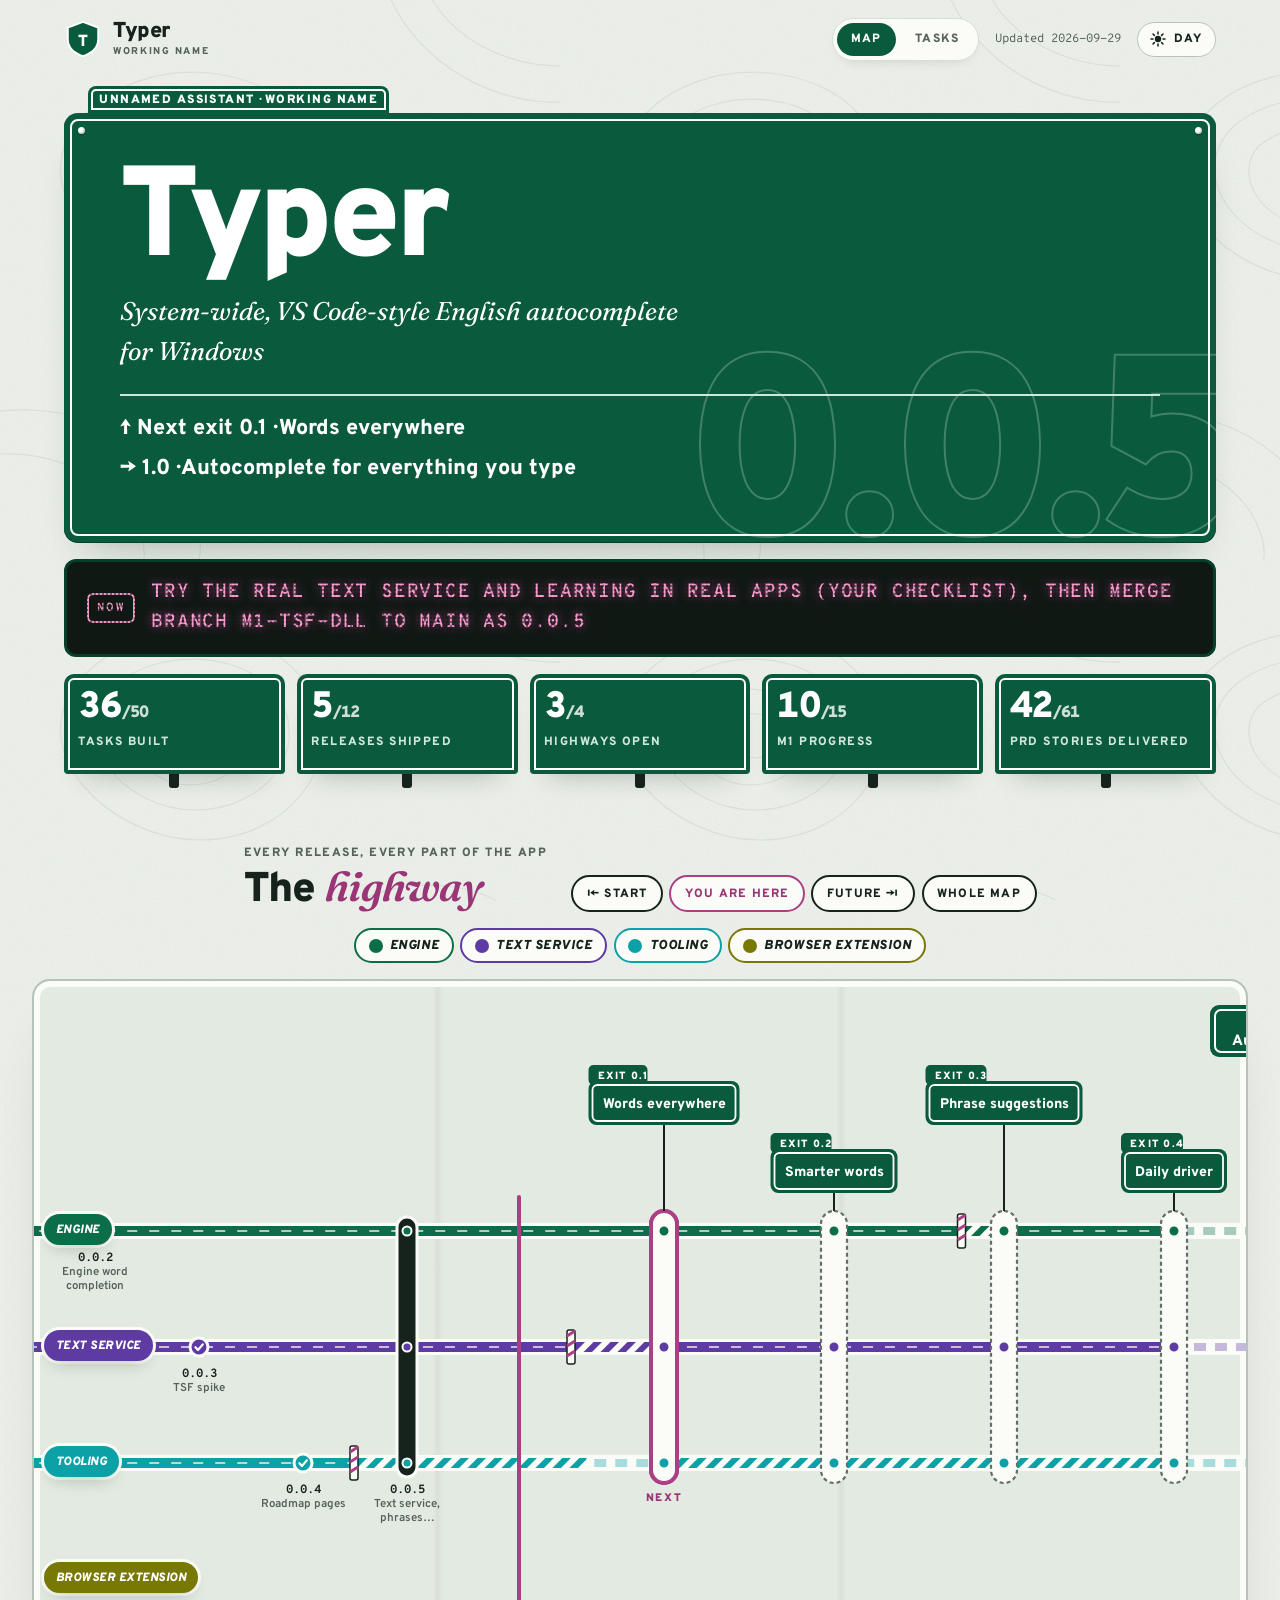
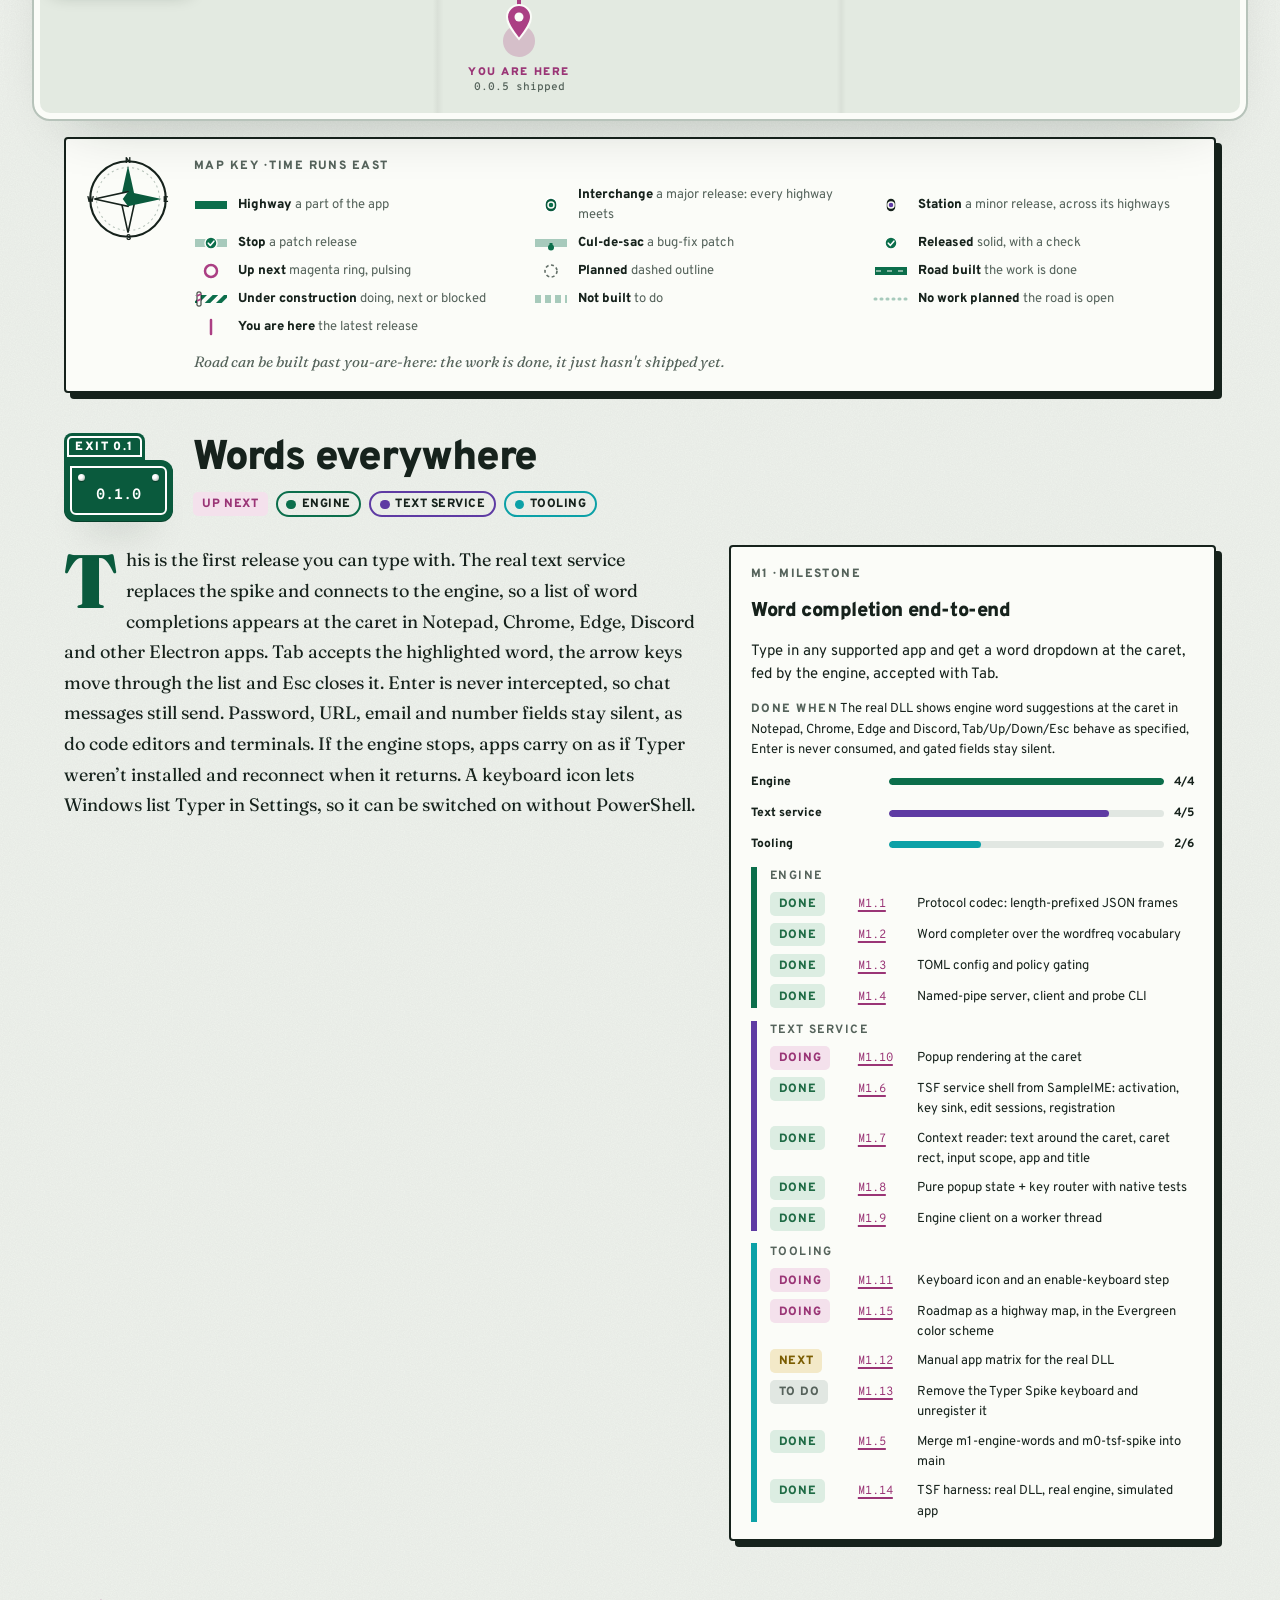
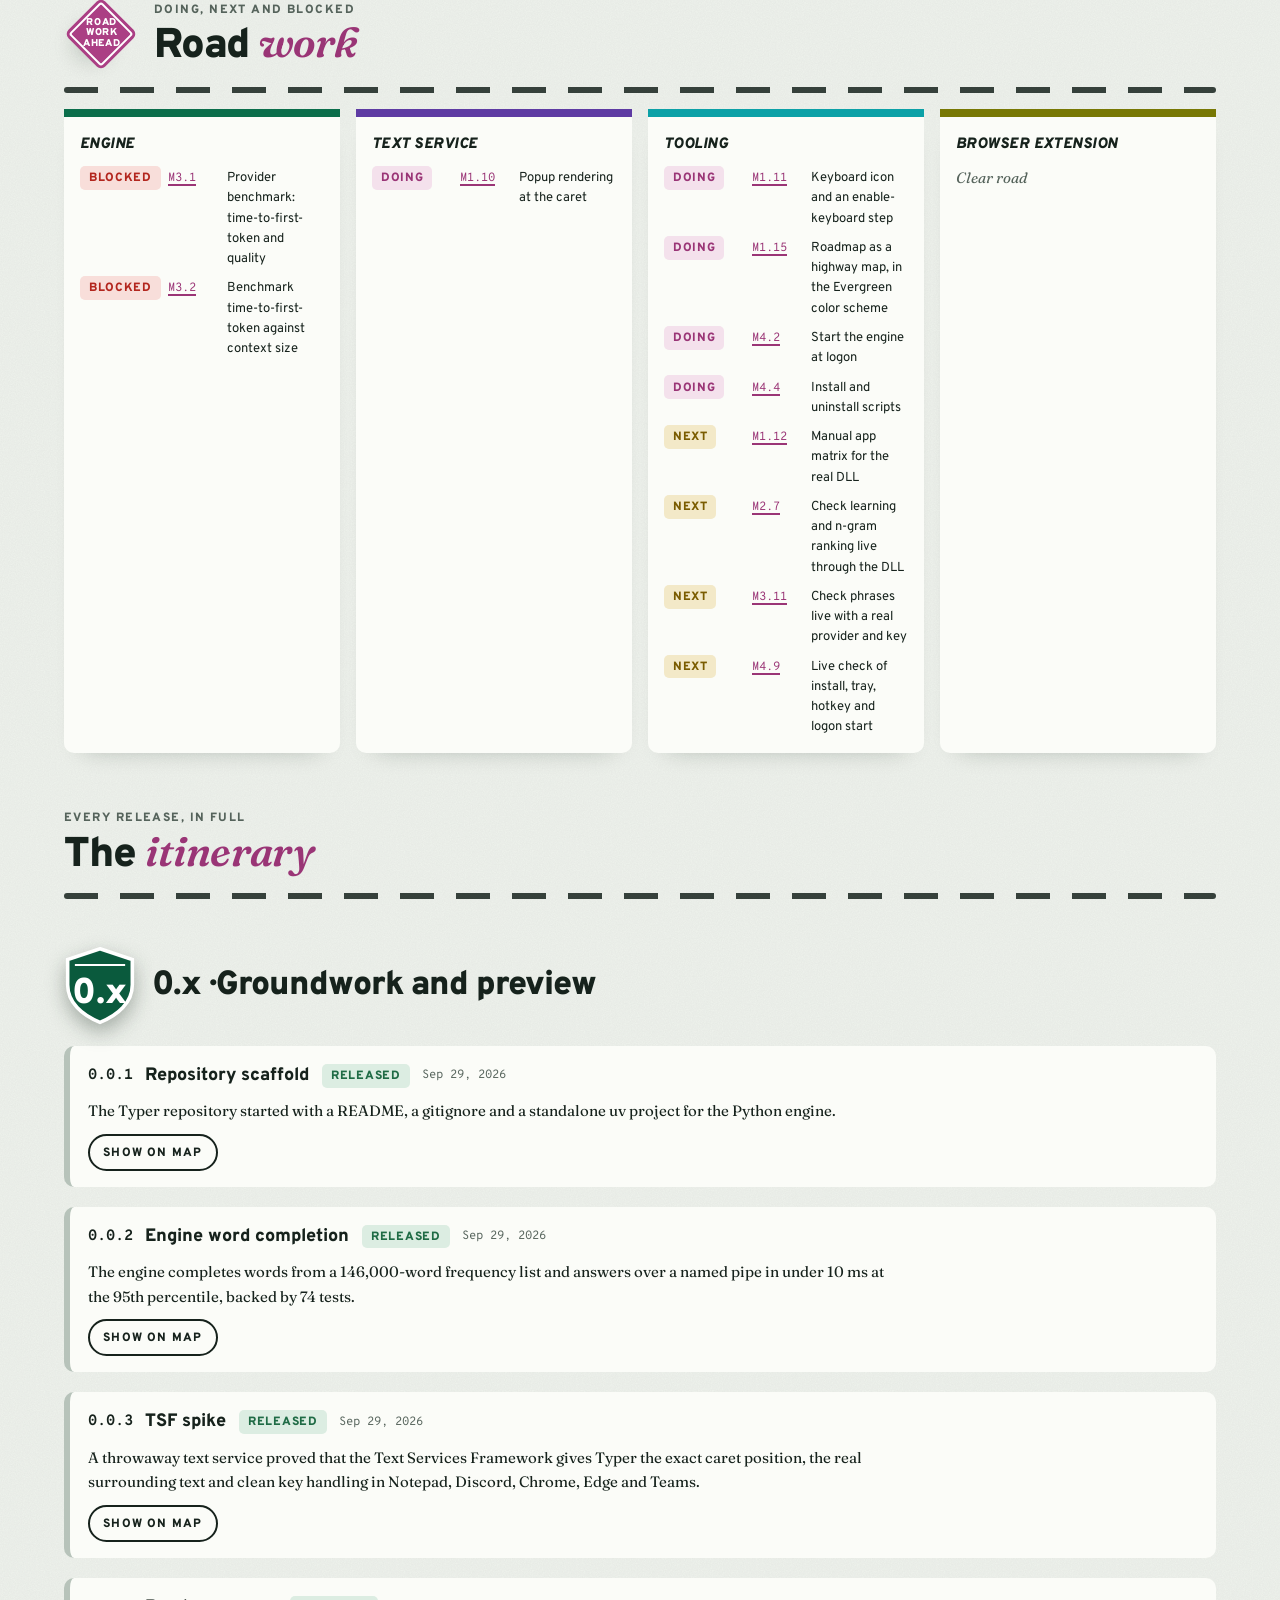
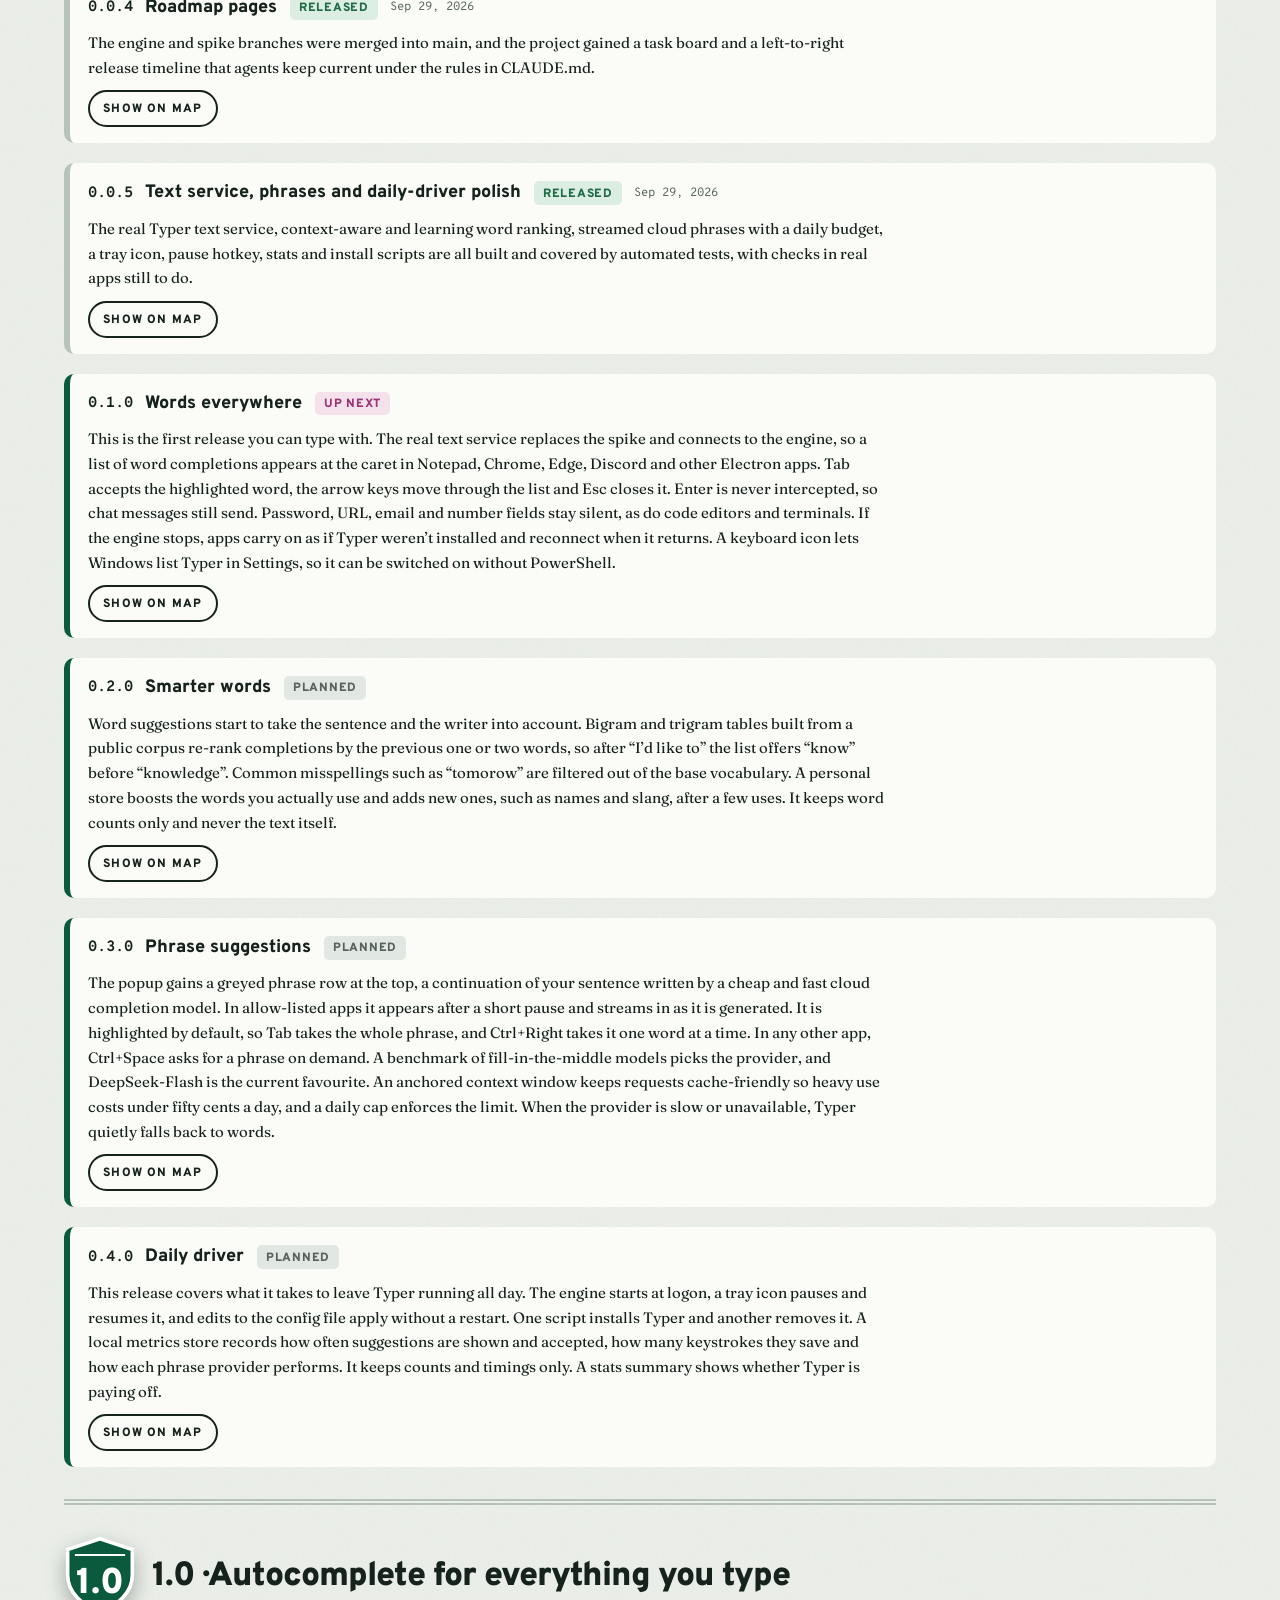
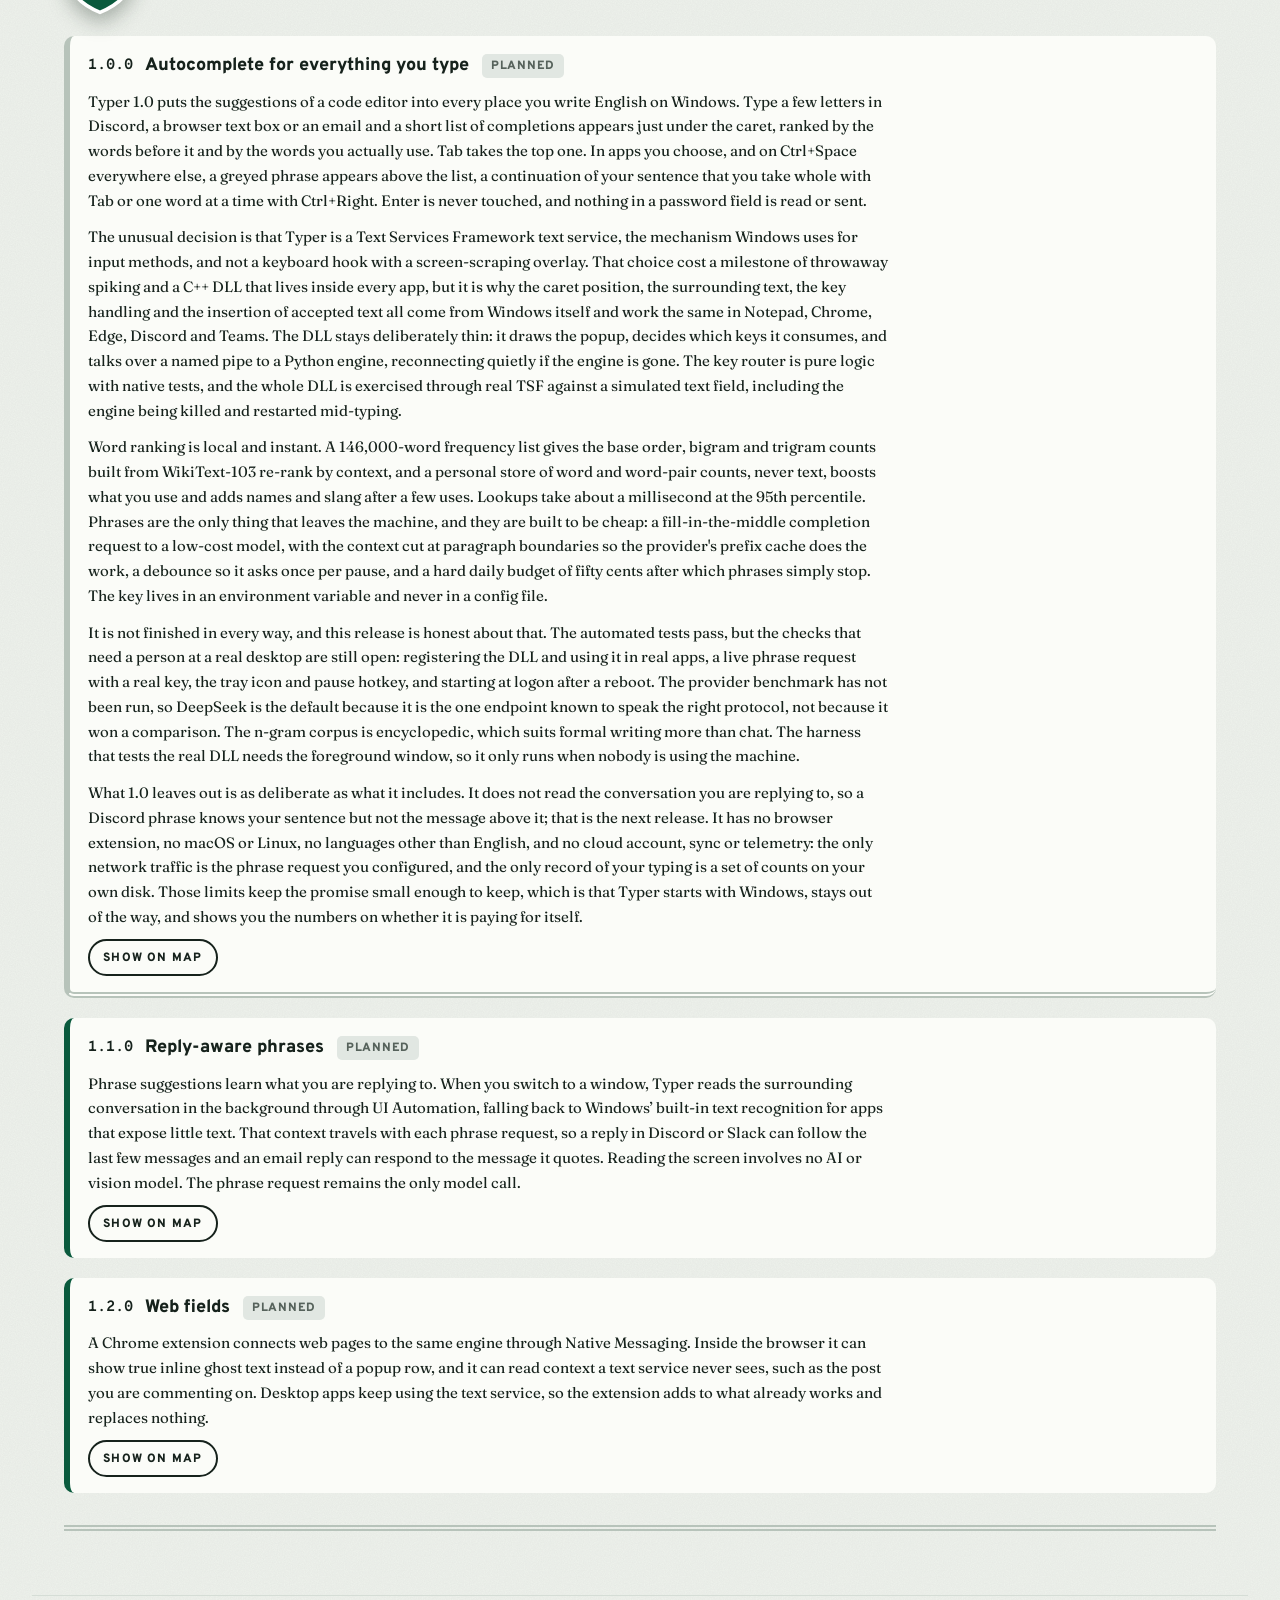
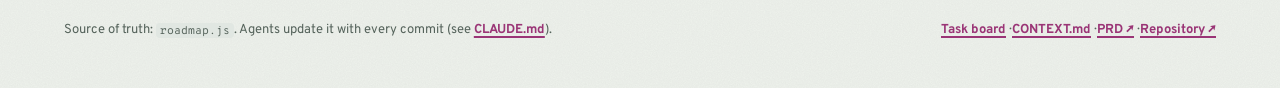
==== commit d2e8c985: "Roadmap map: masthead, travel guide, road work and itinerary Co-Authored-By: Claude Sonnet 5.5 <nore" ====
--- a/docs/roadmap/index.html
+++ b/docs/roadmap/index.html
@@ -43,7 +43,84 @@
 .halo { transform-box: fill-box; transform-origin: center; animation: halo 1.8s ease-out infinite; }
 @keyframes halo { from { opacity: .9; transform: scale(1); } to { opacity: 0; transform: scale(1.6); } }
 .pin-pulse { transform-box: fill-box; transform-origin: center; animation: halo 2.2s ease-out infinite; }
-/*PAGE-CSS*/
+.hero { display: grid; gap: 1.1rem; padding-block: .5rem 2.5rem; }
+.hero .exit-tab { justify-self: start; margin-bottom: -1.1rem; margin-left: 1.5rem; position: relative; z-index: 1; }
+.hero-sign { padding: clamp(1.75rem, 5vw, 3.5rem); overflow: hidden; display: grid; gap: .9rem; }
+.hero-name { font-weight: 900; font-size: clamp(3.5rem, 13vw, 8rem); line-height: .85; letter-spacing: -.045em; position: relative; }
+.hero-tag { font-family: var(--serif); font-style: italic; font-size: clamp(1.1rem, 2.6vw, 1.6rem); max-width: 36rem; position: relative; }
+.hero-ghost { position: absolute; right: -1rem; bottom: -3.5rem; font-weight: 900; font-size: clamp(7rem, 26vw, 16rem); line-height: 1; letter-spacing: -.06em; color: transparent; -webkit-text-stroke: 2px var(--sign-dim); opacity: .28; pointer-events: none; }
+.hero-arrows { list-style: none; margin: .5rem 0 0; padding: 1rem 0 0; border-top: 2px solid var(--sign-dim); display: grid; gap: .45rem; font-weight: 800; font-size: clamp(1rem, 2.4vw, 1.35rem); position: relative; }
+.vms { display: grid; grid-template-columns: auto 1fr; gap: 1rem; align-items: center; background: var(--vms); color: var(--vms-ink); border-radius: 12px; padding: 1rem 1.25rem; border: 3px solid var(--sign-deep); position: relative; overflow: hidden; }
+.vms::after { content: ""; position: absolute; inset: 0; pointer-events: none; background: radial-gradient(circle, transparent 55%, var(--vms) 60%) 0 0 / 4px 4px; opacity: .55; }
+.vms-lbl { font-family: var(--mono); font-weight: 700; font-size: var(--fs-xs); letter-spacing: .2em; text-transform: uppercase; border: 2px solid currentColor; border-radius: 6px; padding: .25rem .5rem; }
+.vms-text { font-family: var(--mono); font-weight: 600; font-size: clamp(.95rem, 2.2vw, 1.2rem); text-transform: uppercase; letter-spacing: .04em; text-shadow: 0 0 10px var(--accent); overflow-wrap: anywhere; }
+.posts { list-style: none; margin: 0; padding: 0 0 .9rem; display: grid; grid-template-columns: repeat(auto-fit, minmax(9.5rem, 1fr)); gap: .75rem; }
+.post { background: var(--sign); color: var(--sign-ink); border-radius: 10px 10px 4px 4px; padding: 1rem .9rem 1.4rem; display: grid; gap: .35rem; outline: 2px solid var(--sign-ink); outline-offset: -6px; box-shadow: 0 18px 28px -20px var(--shadow); position: relative; }
+.post::after { content: ""; position: absolute; left: 50%; bottom: -14px; width: 10px; height: 14px; margin-left: -5px; background: var(--ink); border-radius: 0 0 3px 3px; }
+.post b { font-weight: 900; font-size: 2.3rem; line-height: 1; letter-spacing: -.03em; }
+.post b small { font-size: .45em; opacity: .8; }
+.post span { font-weight: 800; font-size: var(--fs-xs); letter-spacing: .12em; text-transform: uppercase; color: var(--sign-dim); }
+.legend { margin-top: 1rem; display: grid; grid-template-columns: auto 1fr; gap: 1rem 1.5rem; padding: 1.1rem 1.25rem; background: var(--surface); border: 2px solid var(--ink); border-radius: 4px; box-shadow: 6px 6px 0 var(--ink); }
+.key { list-style: none; margin: .6rem 0 0; padding: 0; display: grid; grid-template-columns: repeat(auto-fill, minmax(15rem, 1fr)); gap: .5rem 1.25rem; font-size: var(--fs-s); }
+.key li { display: flex; align-items: center; gap: .6rem; }
+.key svg { flex: none; overflow: visible; }
+.key span { color: var(--muted); }
+.key span b { color: var(--ink); font-weight: 800; }
+.key-note { margin-top: .8rem; font-family: var(--serif); font-style: italic; color: var(--muted); }
+@media (max-width: 640px) { .legend { grid-template-columns: 1fr; } .compass { display: none; } }
+.mono { font-family: var(--mono); }
+.hw-tag { display: inline-flex; align-items: center; gap: .35rem; font-weight: 800; font-size: var(--fs-xs); letter-spacing: .04em; text-transform: uppercase; padding: .15rem .55rem .1rem; border-radius: 999px; border: 2px solid var(--hw); }
+.hw-tag i { width: .6rem; height: .6rem; border-radius: 50%; background: var(--hw); }
+/* Travel guide */
+.guide { padding-block: 2.5rem 1rem; }
+.gd { display: grid; gap: 1.5rem; }
+.gd-head { display: flex; align-items: center; gap: 1.25rem; flex-wrap: wrap; }
+.gd-head h3 { font-weight: 900; font-size: clamp(1.6rem, 4vw, 2.6rem); line-height: 1.05; letter-spacing: -.03em; }
+.gd-meta { display: flex; flex-wrap: wrap; align-items: center; gap: .5rem; margin-top: .6rem; }
+.gd-meta time { font-family: var(--mono); font-size: var(--fs-xs); color: var(--muted); }
+.plate { font-family: var(--mono); font-weight: 700; font-size: 1.05rem; background: var(--sign); color: var(--sign-ink); padding: .75rem .9rem; border-radius: 6px; outline: 2px solid var(--sign-ink); outline-offset: -5px; box-shadow: 0 10px 18px -12px var(--shadow); }
+.exit-stack { display: grid; justify-items: start; }
+.exit-sign { font-family: var(--mono); font-weight: 700; padding: 1.5rem 2rem .9rem; border-radius: 0 12px 12px 12px; }
+.shield { flex: none; filter: drop-shadow(0 8px 10px var(--shadow)); }
+.gd-body { display: grid; gap: 2rem; align-items: start; }
+@media (min-width: 900px) { .gd-body.has-box { grid-template-columns: minmax(0, 1.3fr) minmax(0, 1fr); } }
+.prose { font-family: var(--serif); font-size: 1.125rem; line-height: 1.7; }
+.prose.big { font-size: 1.25rem; }
+.drop::first-letter { font-family: var(--serif); font-weight: 900; float: left; font-size: 4.2em; line-height: .8; padding: .08em .12em 0 0; color: var(--sign); }
+.essay { font-family: var(--serif); font-size: 1.05rem; line-height: 1.7; columns: 2 22rem; column-gap: 2.5rem; column-rule: 2px dashed var(--line-strong); }
+.essay p + p { margin-top: 1em; }
+.gd-count { font-family: var(--mono); font-size: var(--fs-xs); color: var(--muted); margin-top: .8rem; }
+.g-list { list-style: none; margin: 1.25rem 0 0; padding: 0; display: grid; gap: .5rem; }
+.g-box { background: var(--surface); border: 2px solid var(--ink); border-radius: 4px; box-shadow: 6px 6px 0 var(--ink); padding: 1.1rem 1.25rem; display: grid; gap: .8rem; }
+.g-goal { font-weight: 900; font-size: 1.25rem; letter-spacing: -.02em; }
+.g-done { font-size: var(--fs-s); }
+.g-meter { display: grid; grid-template-columns: 8rem 1fr auto; gap: .6rem; align-items: center; font-size: var(--fs-xs); font-weight: 800; }
+.g-group { border-left: 6px solid var(--hw); padding-left: .8rem; display: grid; gap: .4rem; }
+.g-group h4 { font-size: var(--fs-xs); letter-spacing: .12em; text-transform: uppercase; color: var(--muted); }
+.g-group ul, .work-col ul { list-style: none; margin: 0; padding: 0; display: grid; gap: .45rem; }
+.g-task { display: grid; grid-template-columns: 5rem 3.2rem minmax(0, 1fr); gap: .5rem; align-items: baseline; font-size: var(--fs-s); }
+.g-task a { font-size: var(--fs-xs); }
+/* Road work */
+.work { padding-block: 2.5rem 1rem; display: grid; gap: 1rem; }
+.work-title { display: flex; align-items: center; gap: 1rem; }
+.work-cols { display: grid; grid-template-columns: repeat(auto-fit, minmax(15rem, 1fr)); gap: 1rem; }
+.work-col { border-top: 8px solid var(--hw); background: var(--surface); border-radius: 0 0 var(--r) var(--r); padding: 1rem; display: grid; gap: .6rem; align-content: start; box-shadow: 0 14px 24px -20px var(--shadow); }
+.work-col h3 { font-weight: 900; font-style: italic; text-transform: uppercase; font-size: var(--fs-m); letter-spacing: .03em; }
+.clear { font-family: var(--serif); font-style: italic; color: var(--muted); }
+/* Itinerary */
+.itinerary { padding-block: 2.5rem 1rem; display: grid; gap: 1rem; }
+.itin-major { display: grid; gap: 1.25rem; padding-block: 2rem; border-bottom: 6px double var(--line-strong); }
+.itin-head { display: flex; align-items: center; gap: 1rem; }
+.itin-head h3 { font-weight: 900; font-size: clamp(1.4rem, 3.5vw, 2.1rem); letter-spacing: -.03em; }
+.itin-rel { display: grid; gap: .6rem; padding: 1rem 1.1rem; background: var(--surface); border-radius: var(--r); border-left: 6px solid var(--line-strong); justify-items: start; scroll-margin-top: 1rem; }
+.itin-minor { border-left-color: var(--sign); }
+.itin-rel header { display: flex; flex-wrap: wrap; align-items: center; gap: .5rem .8rem; }
+.itin-rel .ver { font-weight: 700; }
+.itin-rel h4 { font-weight: 800; font-size: var(--fs-l); }
+.itin-rel time { font-family: var(--mono); font-size: var(--fs-xs); color: var(--muted); }
+.itin-text { font-family: var(--serif); line-height: 1.65; max-width: 50rem; }
+.itin-text p + p { margin-top: .8em; }
+
 </style>
 </head>
 <body>
@@ -61,6 +138,13 @@
   </div>
 </header>
 <main>
+  <section class="wrap hero" aria-label="Where Typer is">
+    <span class="exit-tab">Unnamed assistant · working name</span>
+    <div class="sign hero-sign"><span class="hero-ghost" id="hero-ghost" aria-hidden="true"></span>
+      <h1 class="hero-name">Typer</h1><p class="hero-tag" id="hero-tag"></p><ul class="hero-arrows" id="hero-arrows"></ul></div>
+    <div class="vms" role="status"><span class="vms-lbl">Now</span><p class="vms-text" id="vms-text"></p></div>
+    <ul class="posts" id="posts" aria-label="Progress"></ul>
+  </section>
   <section class="map-sec" aria-labelledby="map-h">
     <div class="wrap sec-head">
       <div class="sec-title"><span class="lbl">Every release, every part of the app</span><h2 id="map-h">The <em>highway</em></h2></div>
@@ -81,16 +165,26 @@
       </div>
     </div>
   </section>
+  <div class="wrap"><aside class="legend" id="legend" aria-label="Map key"></aside></div>
+  <section class="wrap guide" id="guide" aria-live="polite" aria-label="Travel guide"></section>
+  <section class="wrap work" aria-labelledby="work-h">
+    <div class="sec-head"><div class="work-title"><div class="diamond" aria-hidden="true"><span><b>ROAD<br>WORK<br>AHEAD</b></span></div>
+      <div class="sec-title"><span class="lbl">Doing, next and blocked</span><h2 id="work-h">Road <em>work</em></h2></div></div></div>
+    <div class="lane-rule"></div><div class="work-cols" id="work-cols"></div>
+  </section>
+  <section class="wrap itinerary" aria-labelledby="itin-h">
+    <div class="sec-head"><div class="sec-title"><span class="lbl">Every release, in full</span><h2 id="itin-h">The <em>itinerary</em></h2></div></div>
+    <div class="lane-rule"></div><div id="itin"></div>
+  </section>
 </main>
+<footer class="wrap site">
+  <span>Source of truth: <code>roadmap.js</code>. Agents update it with every commit (see <a href="../../CLAUDE.md">CLAUDE.md</a>).</span>
+  <span><a href="tasks.html">Task board</a> · <a href="../../CONTEXT.md">CONTEXT.md</a> · <a href="https://github.com/notnotnotnoone/typer/issues/1" target="_blank" rel="noopener">PRD ↗</a> · <a href="https://github.com/notnotnotnoone/typer" target="_blank" rel="noopener">Repository ↗</a></span>
+</footer>
 <script src="roadmap.js"></script>
 <script src="common.js"></script>
 <script src="map-layout.js"></script>
 <script src="map.js"></script>
-<script>
-  RM.bindThemeButton(document.getElementById("theme"));
-  const L = TyperMapLayout.layoutMap(RM.data);
-  const map = TyperMap.mount(document.getElementById("map-frame"), L, { onSelect: (id) => map.select(id) });
-  document.fonts.ready.then(() => map.redraw(TyperMapLayout.layoutMap(RM.data)));
-</script>
+<script src="page.js"></script>
 </body>
 </html>
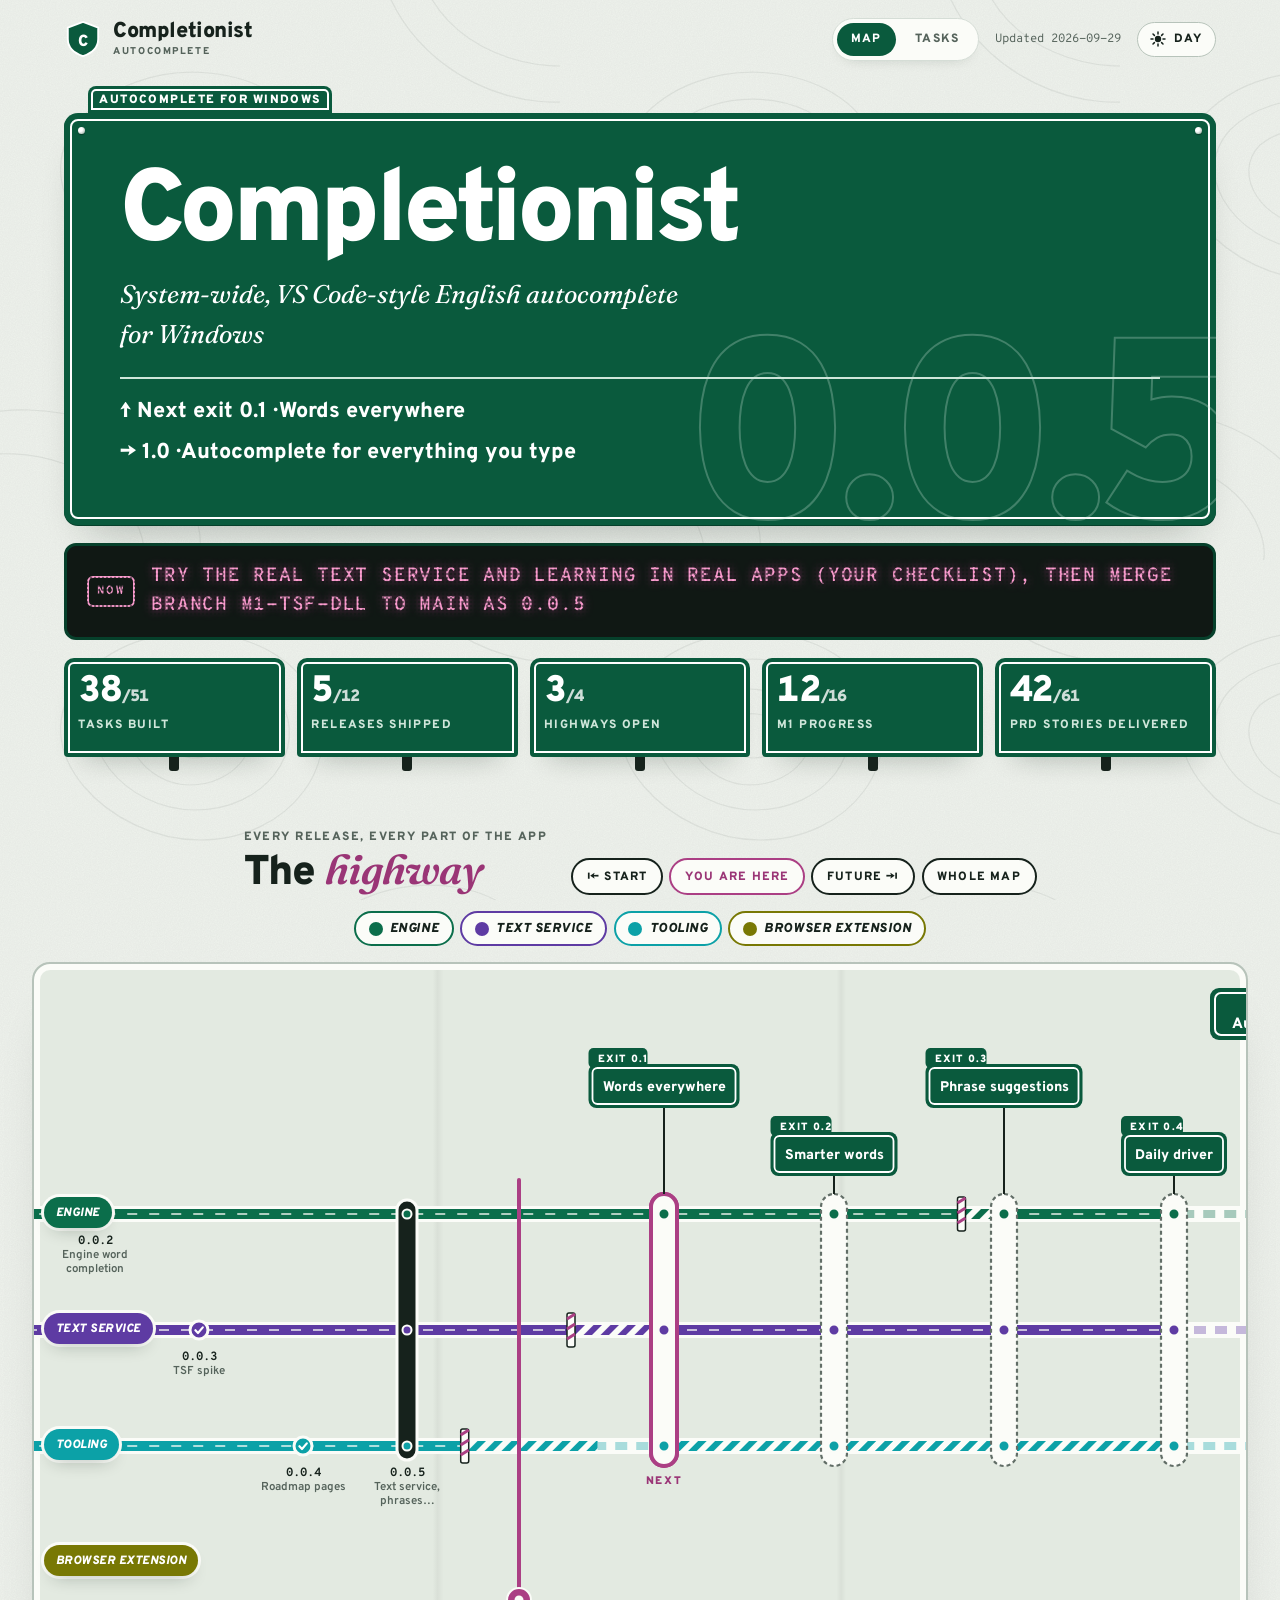
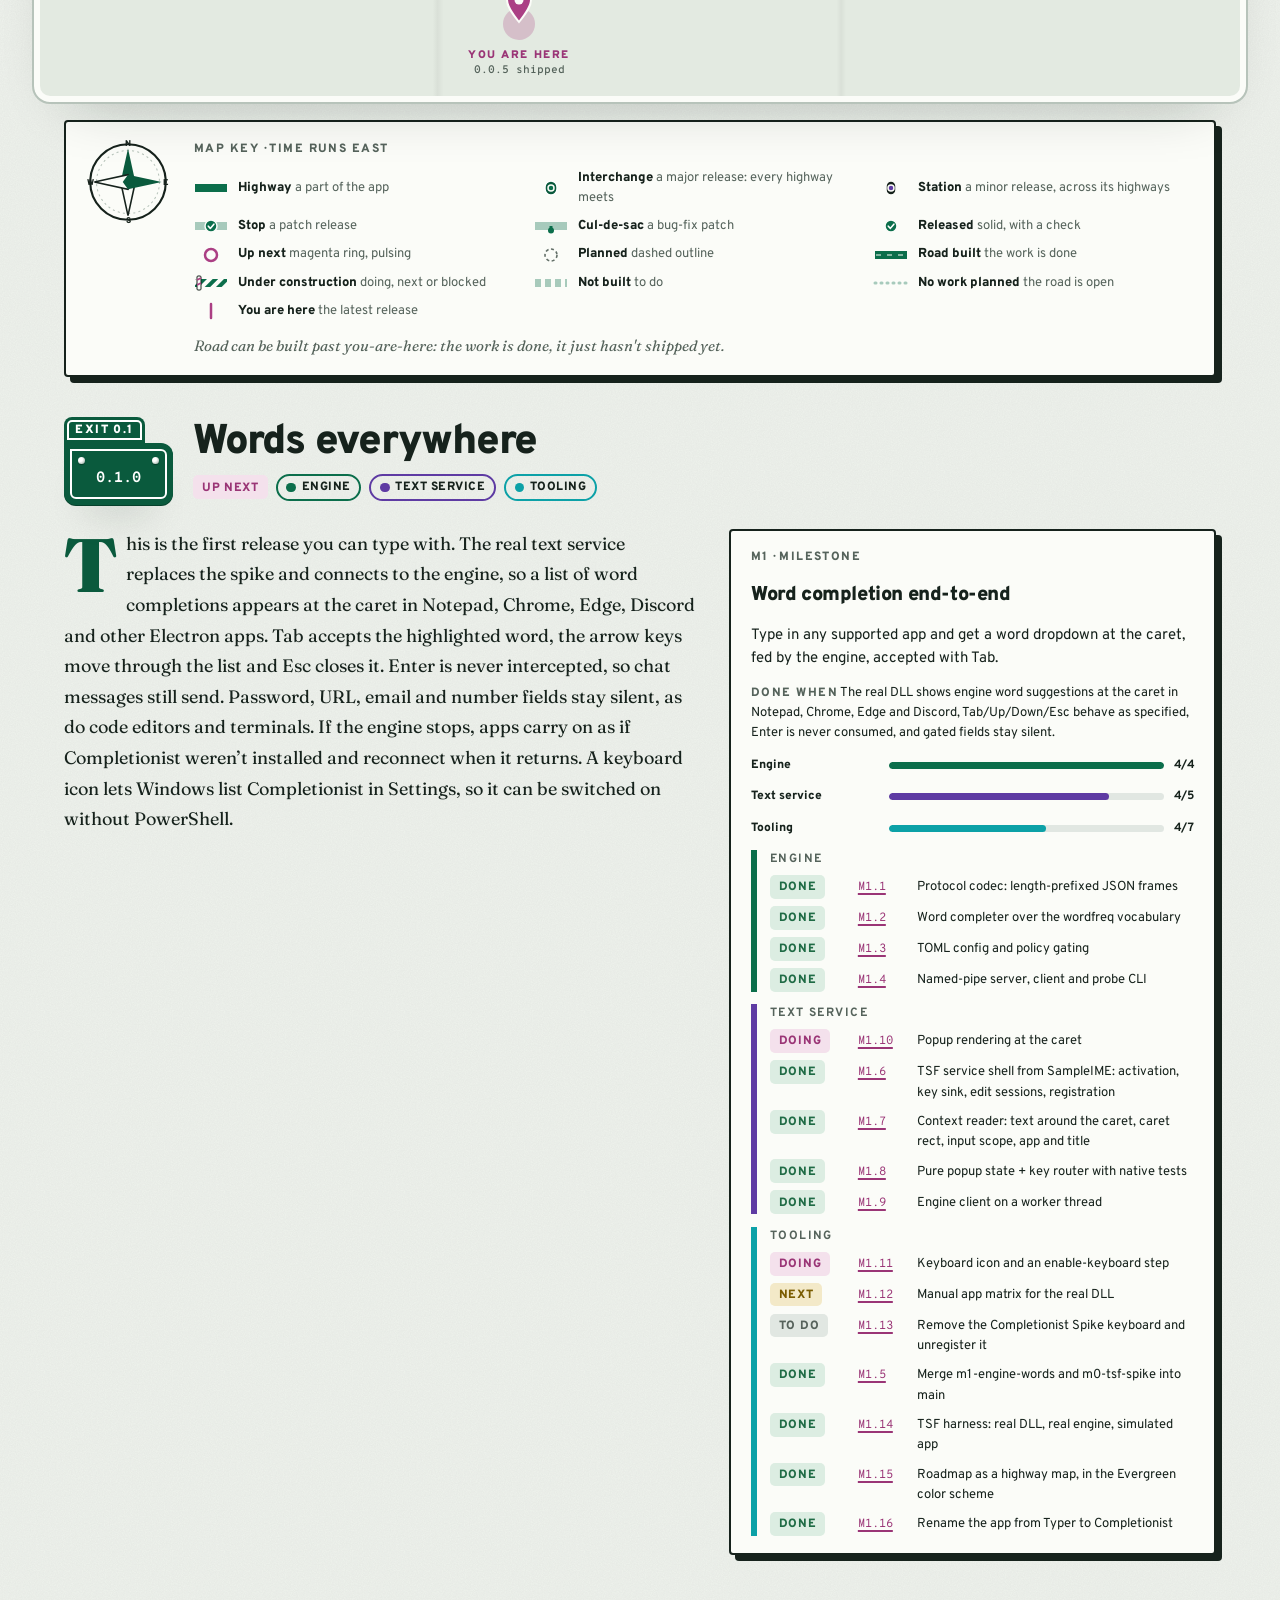
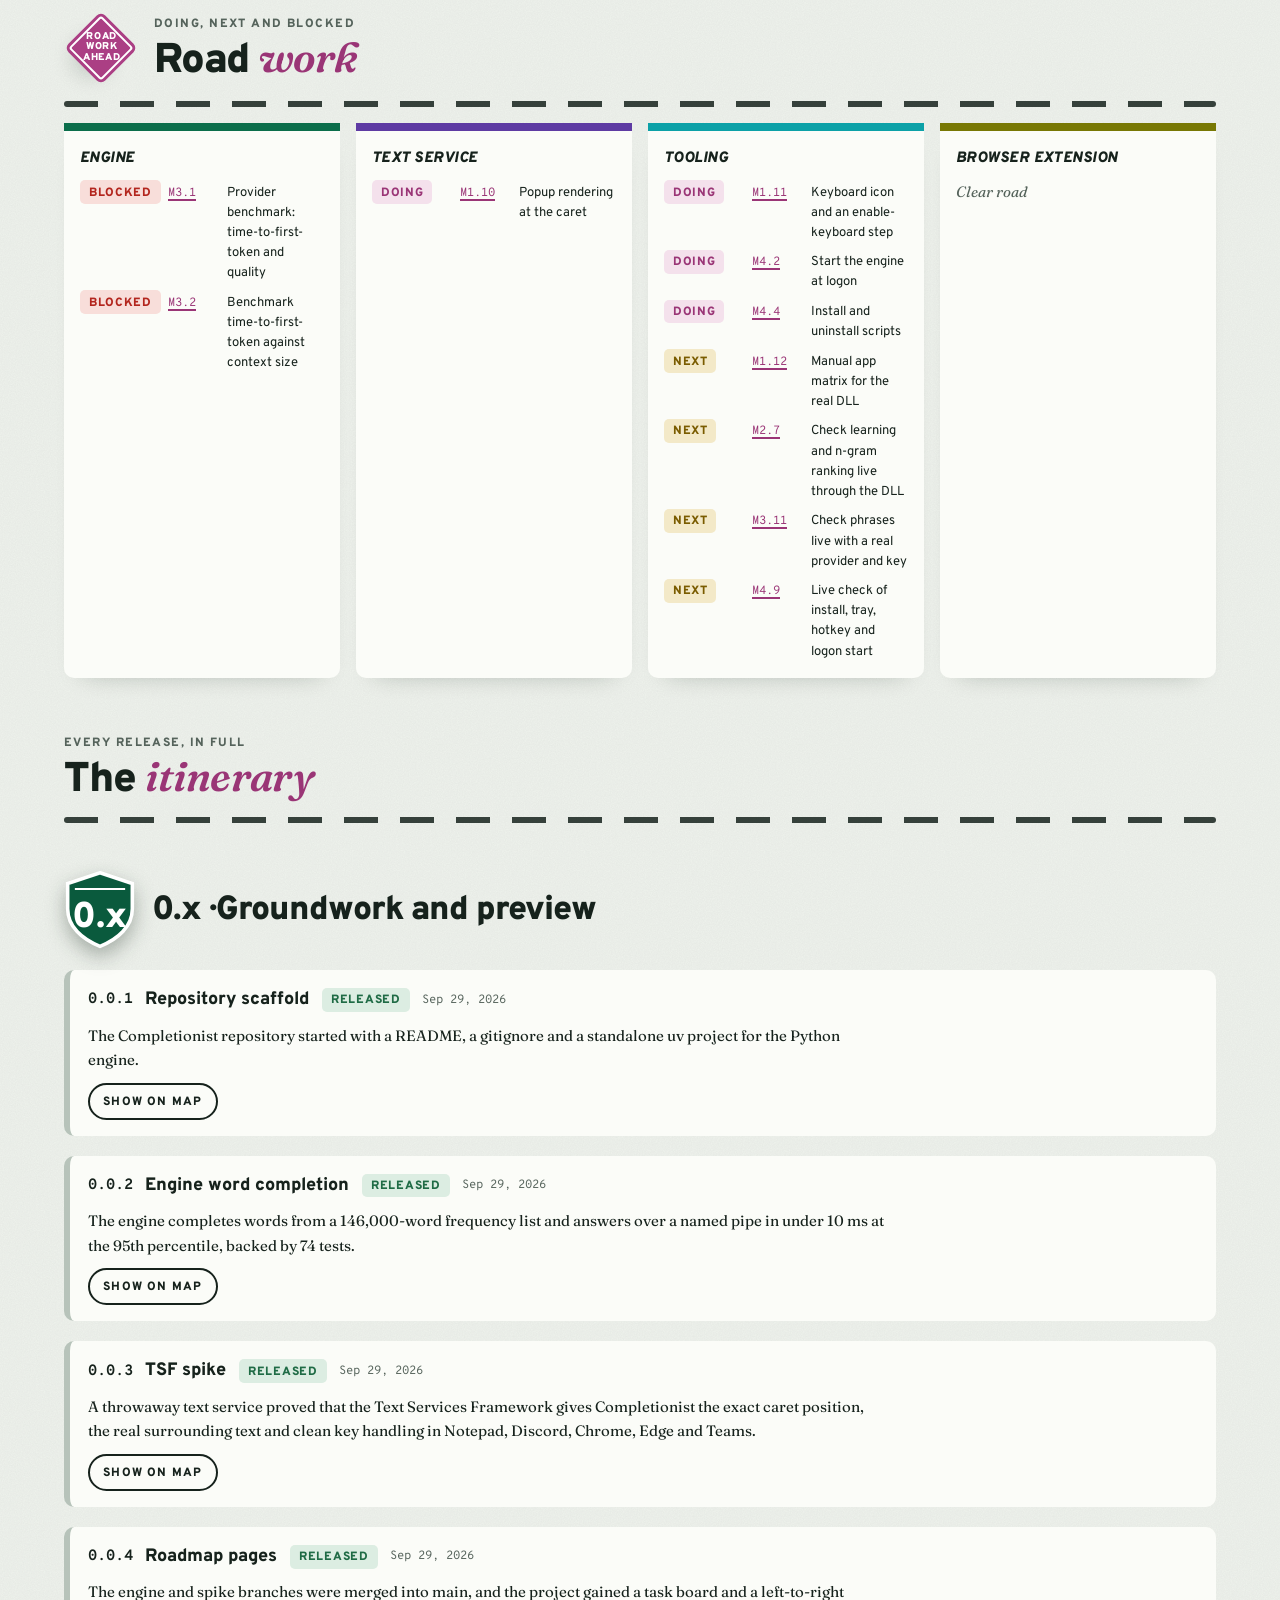
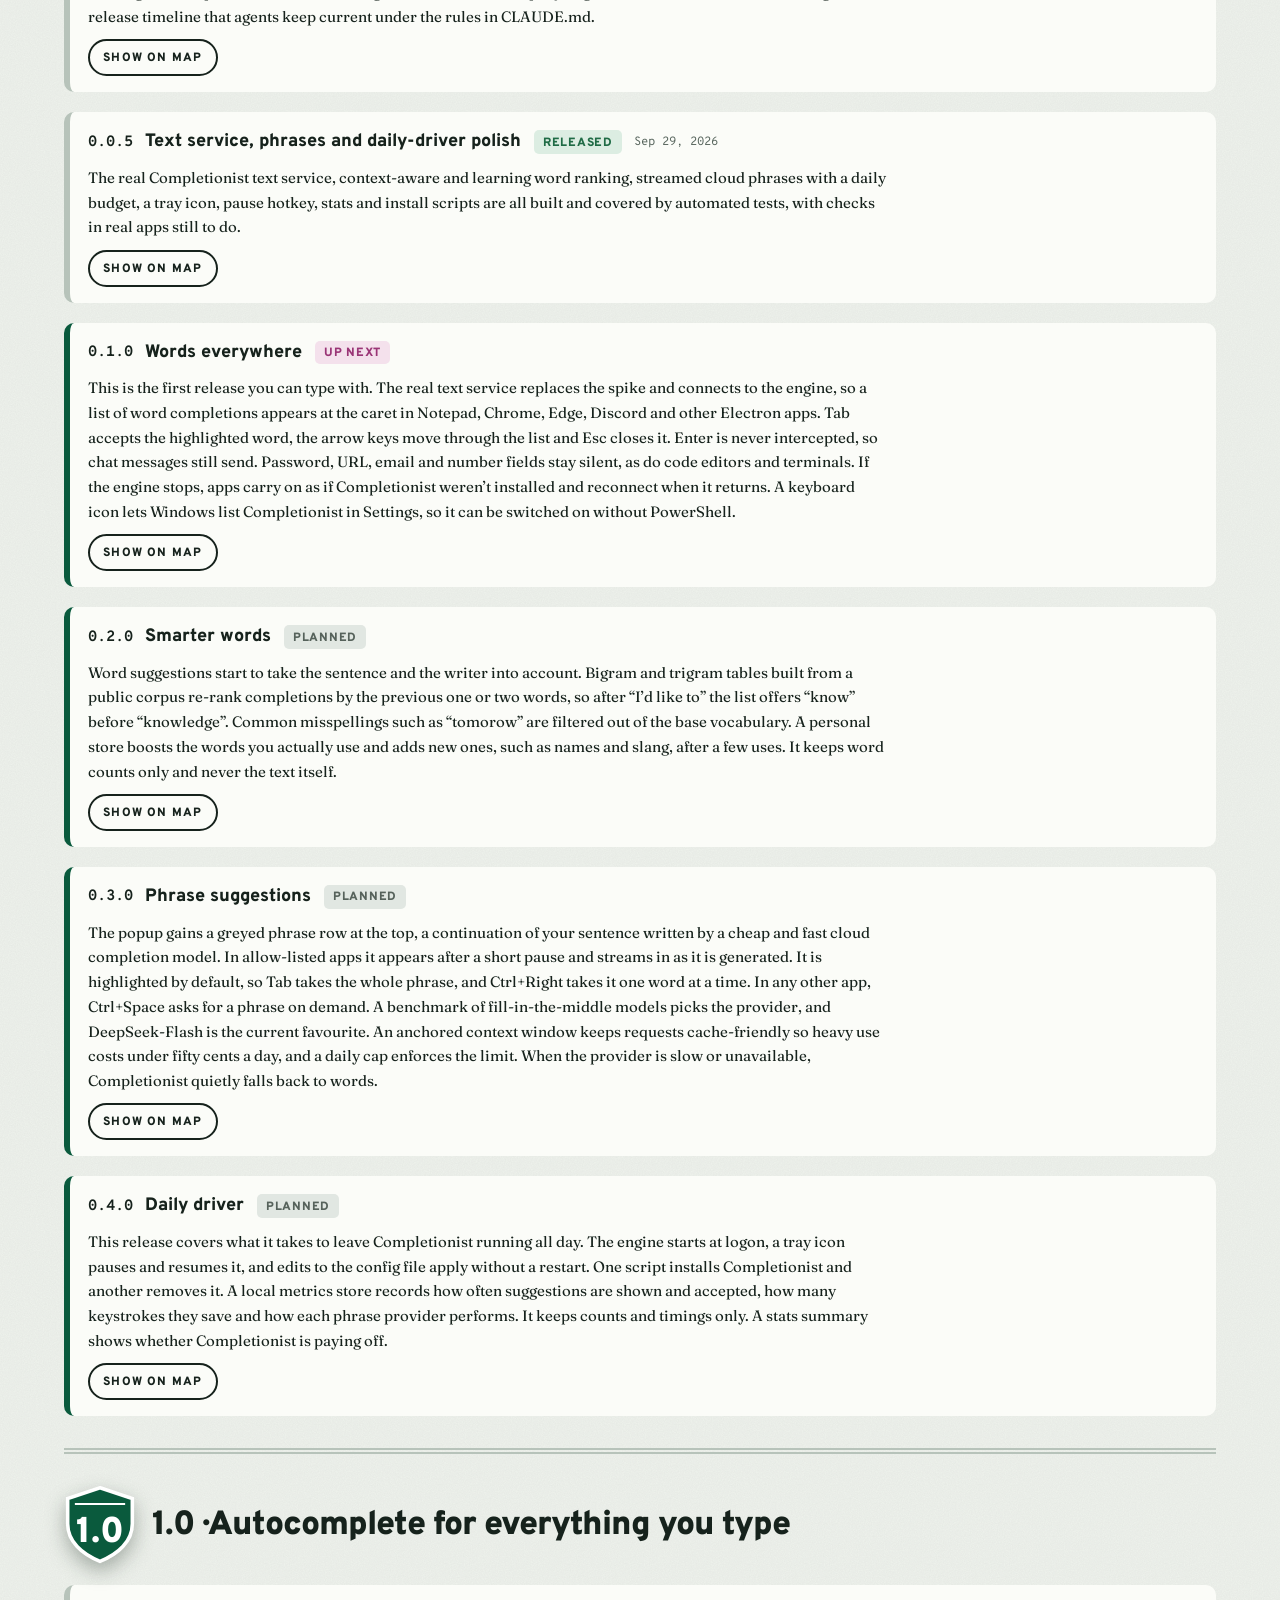
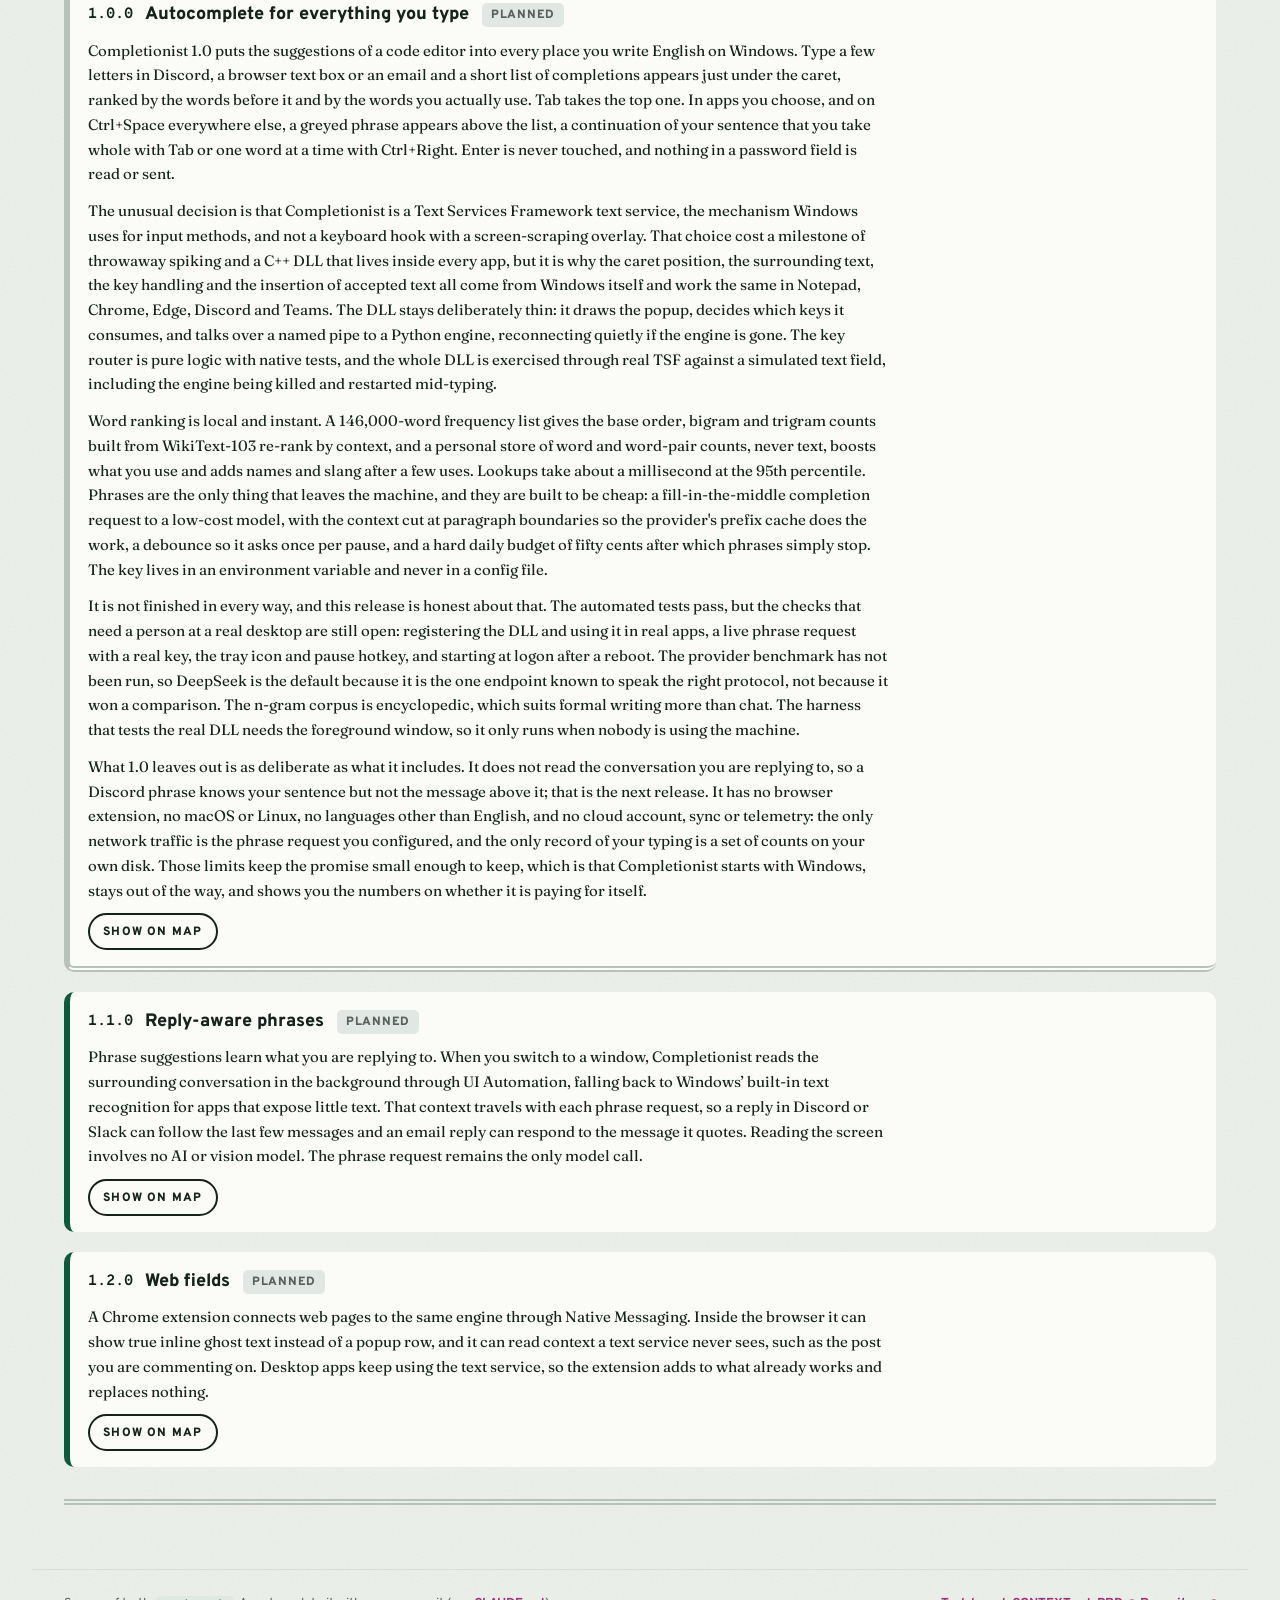
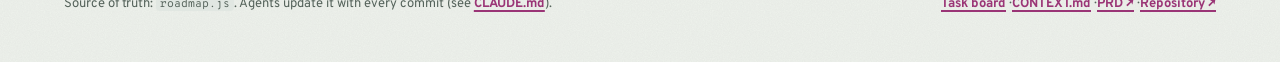
==== commit 11bfec7a: "Rename the app from Typer to Completionist Code identifiers, pipe, DLL, folders, scripts, tests, doc" ====
--- a/docs/roadmap/index.html
+++ b/docs/roadmap/index.html
@@ -3,7 +3,7 @@
 <head>
 <meta charset="utf-8">
 <meta name="viewport" content="width=device-width, initial-scale=1">
-<title>Typer Roadmap</title>
+<title>Completionist Roadmap</title>
 <link rel="preconnect" href="https://fonts.googleapis.com">
 <link rel="preconnect" href="https://fonts.gstatic.com" crossorigin>
 <link rel="stylesheet" href="https://fonts.googleapis.com/css2?family=Fraunces:ital,opsz,wght@0,9..144,400;0,9..144,600;0,9..144,900;1,9..144,400;1,9..144,600&family=Overpass:ital,wght@0,400;0,600;0,700;0,800;0,900;1,800;1,900&family=Overpass+Mono:wght@400;600;700&display=swap">
@@ -46,7 +46,7 @@
 .hero { display: grid; gap: 1.1rem; padding-block: .5rem 2.5rem; }
 .hero .exit-tab { justify-self: start; margin-bottom: -1.1rem; margin-left: 1.5rem; position: relative; z-index: 1; }
 .hero-sign { padding: clamp(1.75rem, 5vw, 3.5rem); overflow: hidden; display: grid; gap: .9rem; }
-.hero-name { font-weight: 900; font-size: clamp(3.5rem, 13vw, 8rem); line-height: .85; letter-spacing: -.045em; position: relative; }
+.hero-name { font-weight: 900; font-size: clamp(2.1rem, 9.6vw, 6.4rem); line-height: .9; letter-spacing: -.045em; overflow-wrap: anywhere; position: relative; }
 .hero-tag { font-family: var(--serif); font-style: italic; font-size: clamp(1.1rem, 2.6vw, 1.6rem); max-width: 36rem; position: relative; }
 .hero-ghost { position: absolute; right: -1rem; bottom: -3.5rem; font-weight: 900; font-size: clamp(7rem, 26vw, 16rem); line-height: 1; letter-spacing: -.06em; color: transparent; -webkit-text-stroke: 2px var(--sign-dim); opacity: .28; pointer-events: none; }
 .hero-arrows { list-style: none; margin: .5rem 0 0; padding: 1rem 0 0; border-top: 2px solid var(--sign-dim); display: grid; gap: .45rem; font-weight: 800; font-size: clamp(1rem, 2.4vw, 1.35rem); position: relative; }
@@ -126,9 +126,9 @@
 <body>
 <header class="wrap">
   <div class="topbar">
-    <a class="brand" href="index.html" aria-label="Typer roadmap, map">
-      <svg class="brand-mark" viewBox="0 0 40 40" aria-hidden="true"><path d="M20 2 36 8v12c0 9-7 15-16 18C11 35 4 29 4 20V8Z" style="fill:var(--sign);stroke:var(--sign-ink);stroke-width:2"/><text x="20" y="27" text-anchor="middle" style="fill:var(--sign-ink);font:900 17px var(--display)">T</text></svg>
-      <span class="brand-word">Typer<small>working name</small></span>
+    <a class="brand" href="index.html" aria-label="Completionist roadmap, map">
+      <svg class="brand-mark" viewBox="0 0 40 40" aria-hidden="true"><path d="M20 2 36 8v12c0 9-7 15-16 18C11 35 4 29 4 20V8Z" style="fill:var(--sign);stroke:var(--sign-ink);stroke-width:2"/><text x="20" y="27" text-anchor="middle" style="fill:var(--sign-ink);font:900 17px var(--display)">C</text></svg>
+      <span class="brand-word">Completionist<small>autocomplete</small></span>
     </a>
     <div class="topbar-side">
       <nav class="pages" aria-label="Roadmap pages"><a href="index.html" aria-current="page">Map</a><a href="tasks.html">Tasks</a></nav>
@@ -138,10 +138,10 @@
   </div>
 </header>
 <main>
-  <section class="wrap hero" aria-label="Where Typer is">
-    <span class="exit-tab">Unnamed assistant · working name</span>
+  <section class="wrap hero" aria-label="Where Completionist is">
+    <span class="exit-tab">Autocomplete for Windows</span>
     <div class="sign hero-sign"><span class="hero-ghost" id="hero-ghost" aria-hidden="true"></span>
-      <h1 class="hero-name">Typer</h1><p class="hero-tag" id="hero-tag"></p><ul class="hero-arrows" id="hero-arrows"></ul></div>
+      <h1 class="hero-name">Completionist</h1><p class="hero-tag" id="hero-tag"></p><ul class="hero-arrows" id="hero-arrows"></ul></div>
     <div class="vms" role="status"><span class="vms-lbl">Now</span><p class="vms-text" id="vms-text"></p></div>
     <ul class="posts" id="posts" aria-label="Progress"></ul>
   </section>
--- a/docs/roadmap/theme.css
+++ b/docs/roadmap/theme.css
@@ -1,4 +1,4 @@
-/* Evergreen: the official color scheme of the (still unnamed) Typer assistant. CONTEXT.md is the reference;
+/* Evergreen: the official color scheme of the Completionist assistant. CONTEXT.md is the reference;
    keep the two in step. Highway colors and the accent were checked for color-blind separation with the
    dataviz validator (adjacent highways, and the accent against every highway) in both modes.
    Type: Overpass (road-sign lettering) for UI and display, Fraunces for release writing, Overpass Mono for ids. */
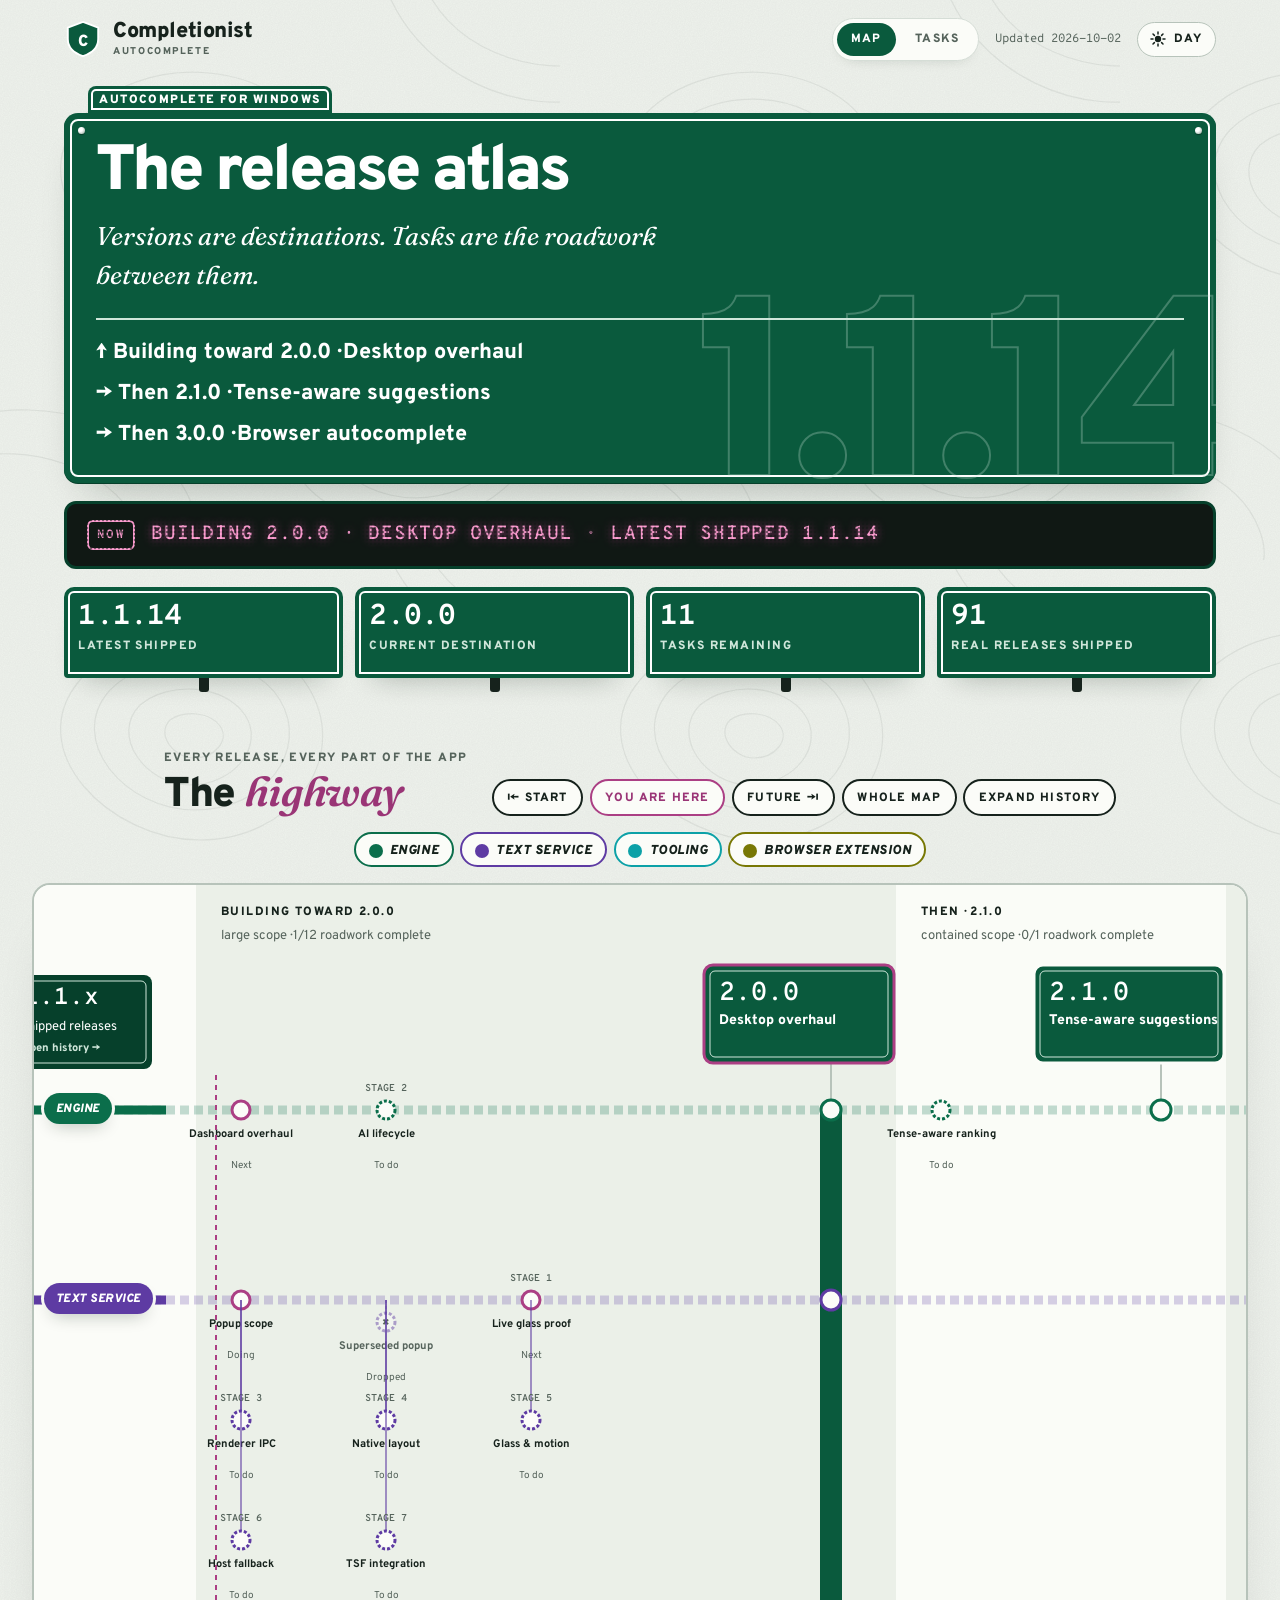
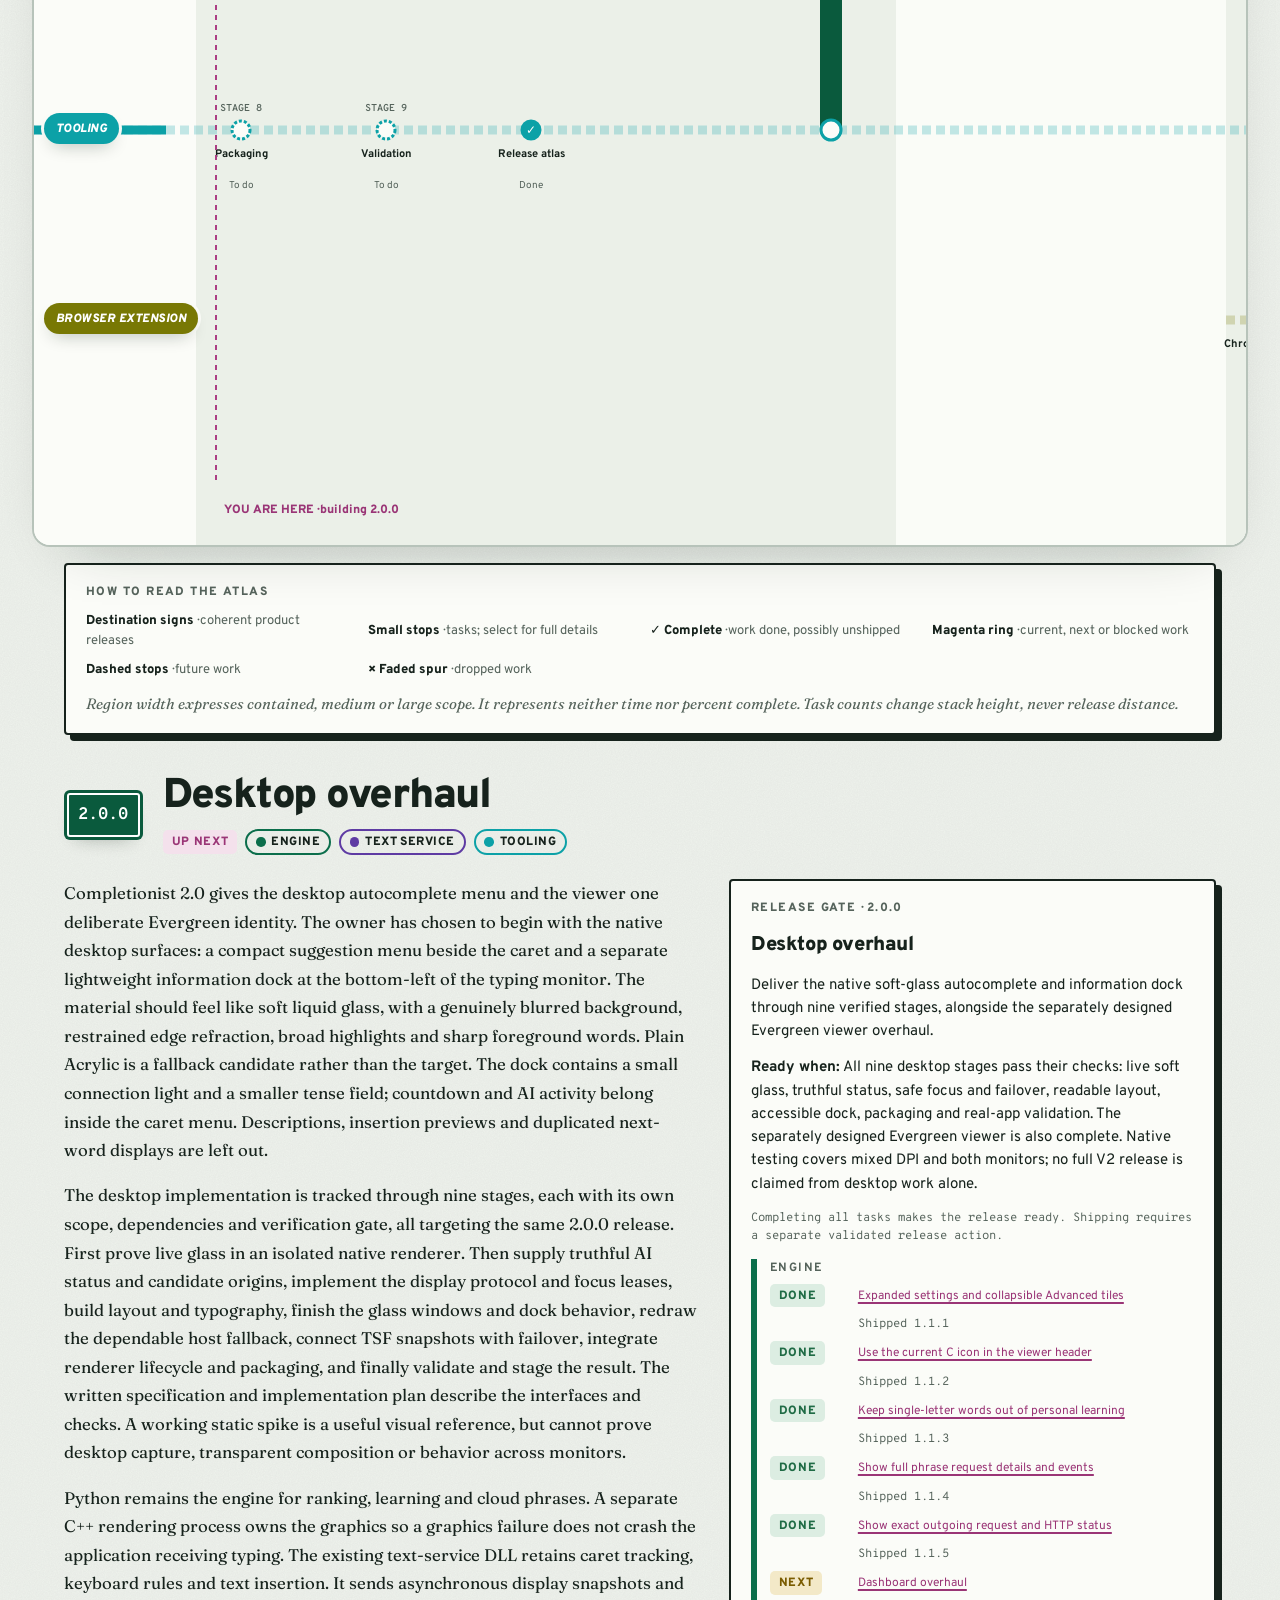
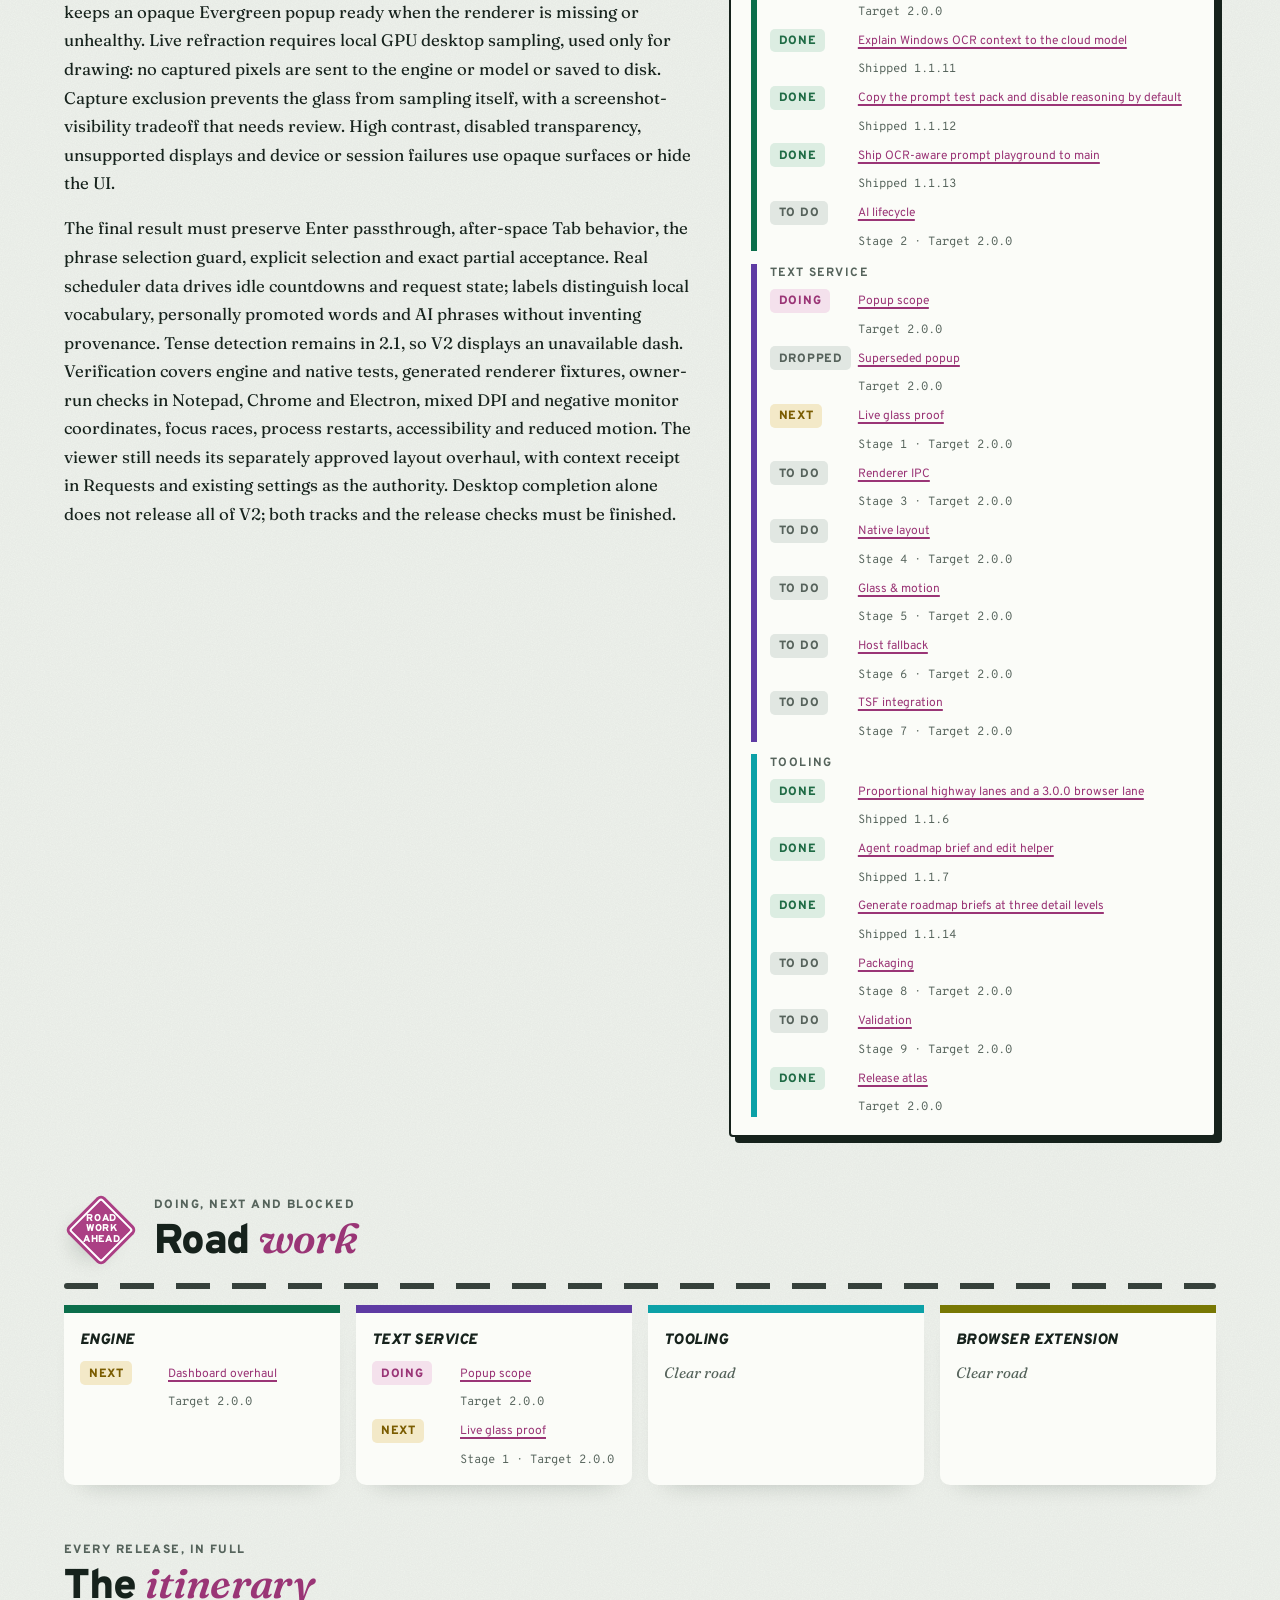
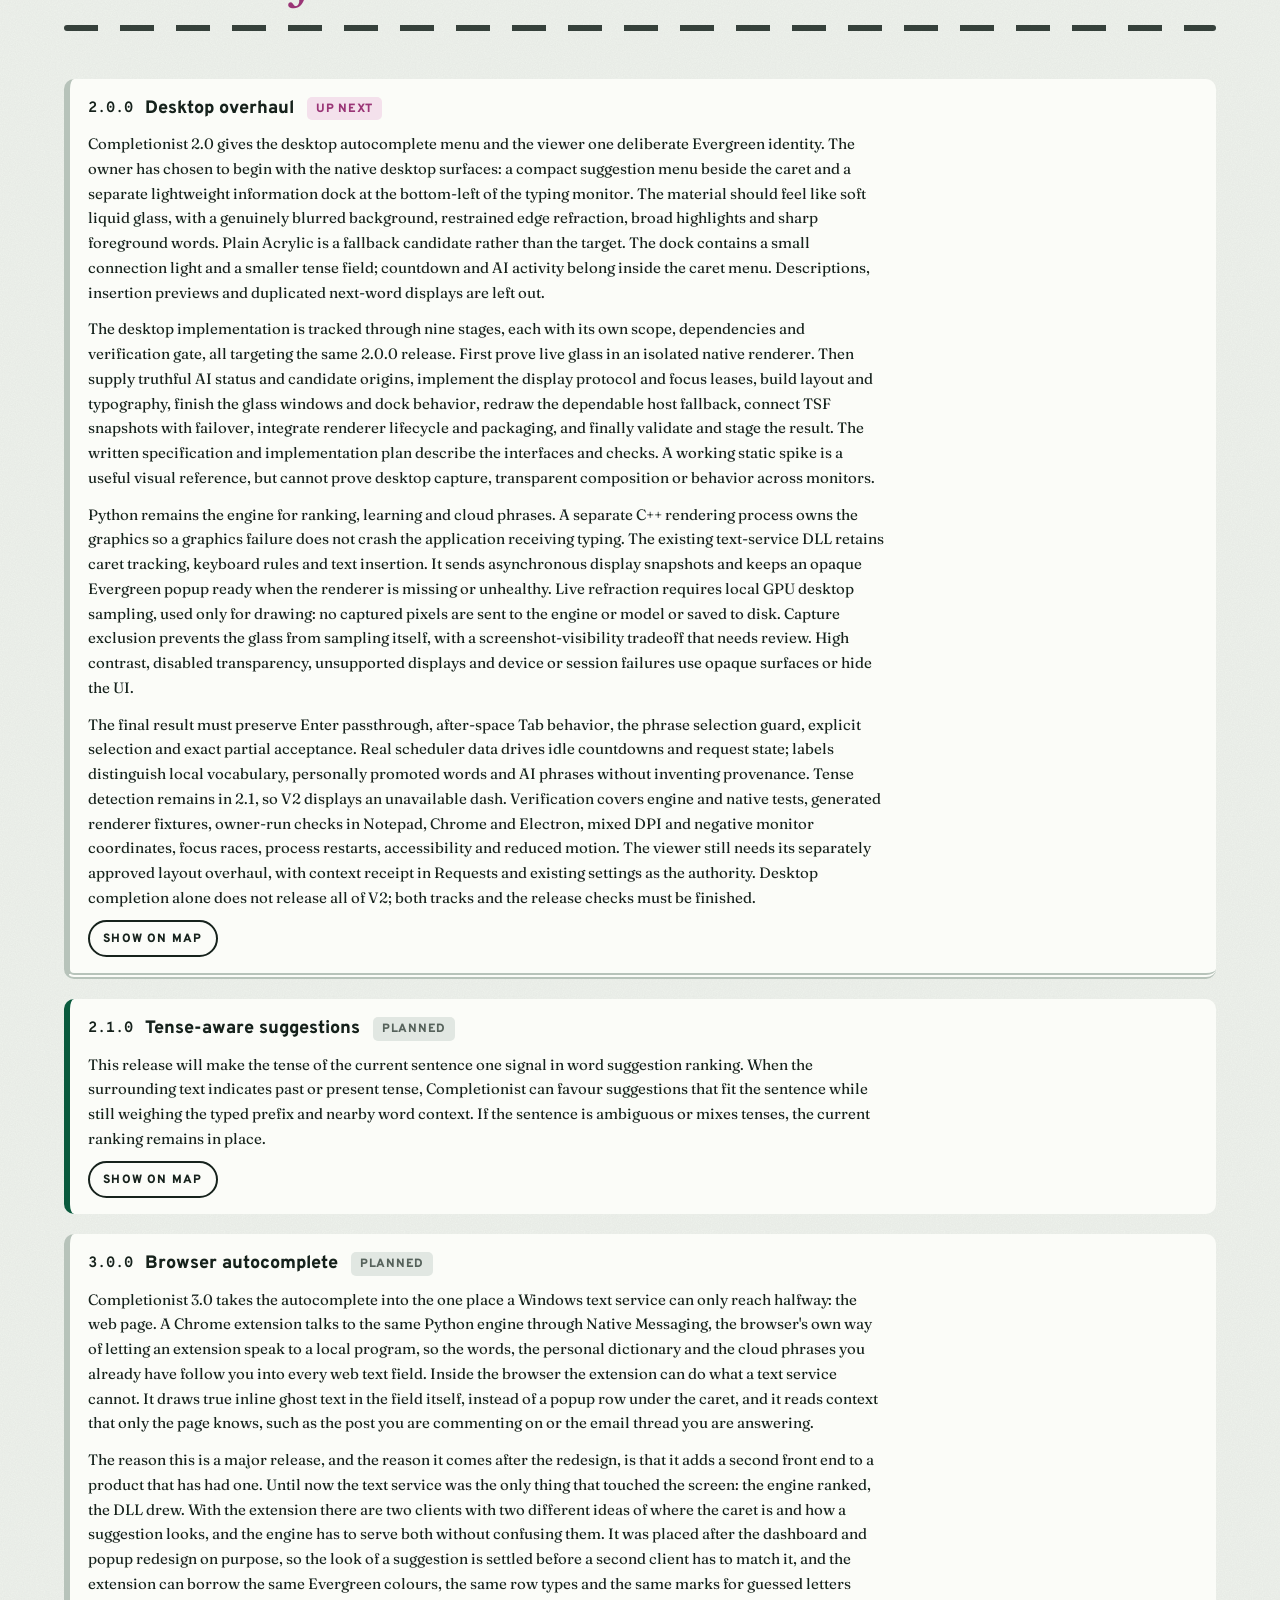
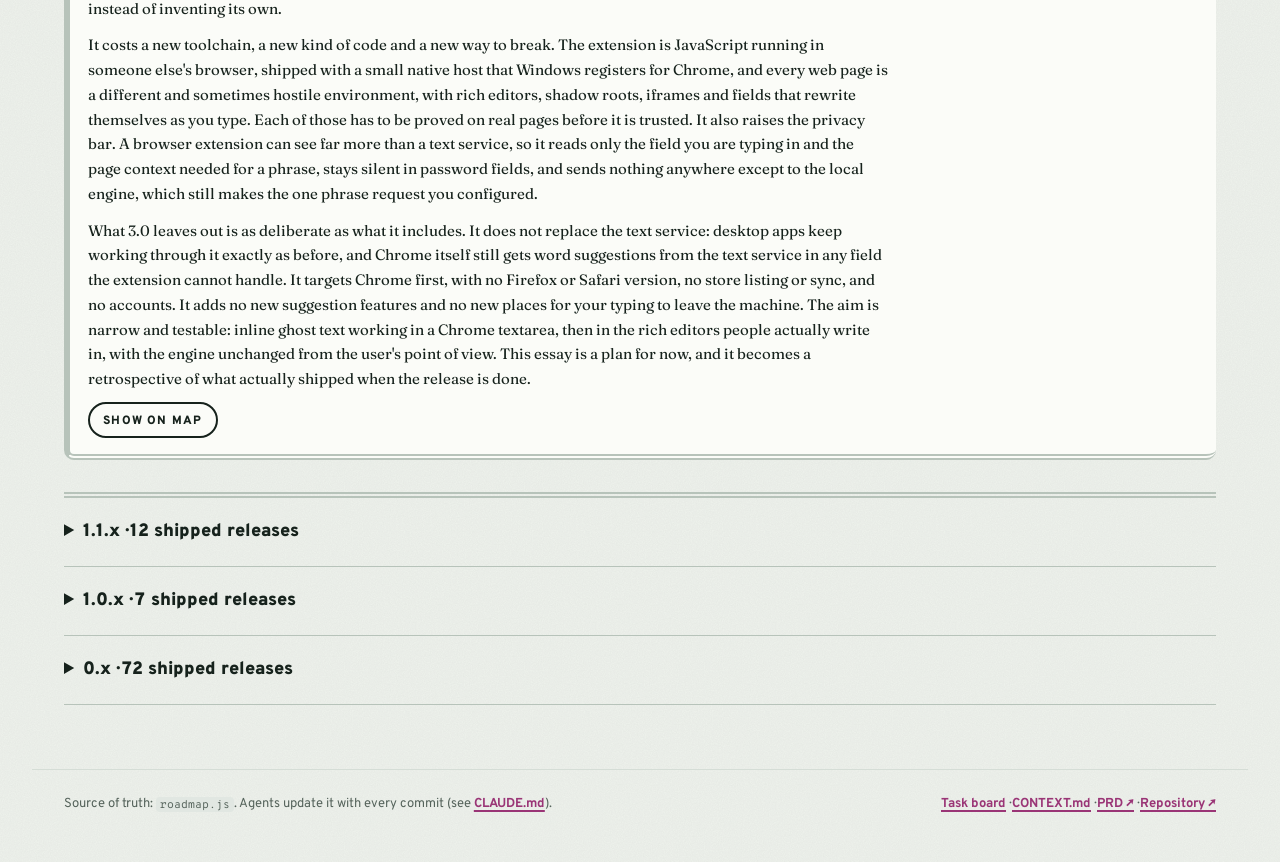
==== commit 78d3f0ae: "Redesign release roadmap and capture V2 design prototypes" ====
--- a/docs/roadmap/index.html
+++ b/docs/roadmap/index.html
@@ -121,6 +121,15 @@
 .itin-text { font-family: var(--serif); line-height: 1.65; max-width: 50rem; }
 .itin-text p + p { margin-top: .8em; }
 
+.g-task { grid-template-columns: 5rem minmax(0,1fr); }
+.g-task .meta { grid-column: 2; }
+.itin-history { padding-block: 1.25rem; border-bottom: 1px solid var(--line-strong); }
+.itin-history summary { cursor: pointer; font-weight: 900; font-size: var(--fs-l); }
+.hero-name { font-size: clamp(2.1rem,6vw,4rem); }
+.hero-sign { padding: 2rem; }
+.legend { grid-template-columns: 1fr; }
+.map-inner svg text { fill: var(--ink); }
+.post b { font-family: var(--mono); font-size: 1.8rem; }
 </style>
 </head>
 <body>
@@ -141,7 +150,7 @@
   <section class="wrap hero" aria-label="Where Completionist is">
     <span class="exit-tab">Autocomplete for Windows</span>
     <div class="sign hero-sign"><span class="hero-ghost" id="hero-ghost" aria-hidden="true"></span>
-      <h1 class="hero-name">Completionist</h1><p class="hero-tag" id="hero-tag"></p><ul class="hero-arrows" id="hero-arrows"></ul></div>
+      <h1 class="hero-name">The release atlas</h1><p class="hero-tag" id="hero-tag"></p><ul class="hero-arrows" id="hero-arrows"></ul></div>
     <div class="vms" role="status"><span class="vms-lbl">Now</span><p class="vms-text" id="vms-text"></p></div>
     <ul class="posts" id="posts" aria-label="Progress"></ul>
   </section>
@@ -153,6 +162,7 @@
         <button type="button" class="ctl ctl-now" id="go-now">You are here</button>
         <button type="button" class="ctl" id="go-end">Future ⇥</button>
         <button type="button" class="ctl" id="fit" aria-pressed="false">Whole map</button>
+        <button type="button" class="ctl" id="history-toggle" aria-pressed="false">Expand history</button>
       </div>
     </div>
     <div class="wrap"><div class="hw-chips" id="hw-chips" aria-label="Spotlight a highway"></div></div>
@@ -181,10 +191,10 @@
   <span>Source of truth: <code>roadmap.js</code>. Agents update it with every commit (see <a href="../../CLAUDE.md">CLAUDE.md</a>).</span>
   <span><a href="tasks.html">Task board</a> · <a href="../../CONTEXT.md">CONTEXT.md</a> · <a href="https://github.com/notnotnotnoone/typer/issues/1" target="_blank" rel="noopener">PRD ↗</a> · <a href="https://github.com/notnotnotnoone/typer" target="_blank" rel="noopener">Repository ↗</a></span>
 </footer>
-<script src="roadmap.js"></script>
-<script src="common.js"></script>
-<script src="map-layout.js"></script>
-<script src="map.js"></script>
-<script src="page.js"></script>
+<script src="roadmap.js?schema=4"></script>
+<script src="common.js?schema=4"></script>
+<script src="map-layout.js?schema=4"></script>
+<script src="map.js?schema=4"></script>
+<script src="page.js?schema=4"></script>
 </body>
 </html>
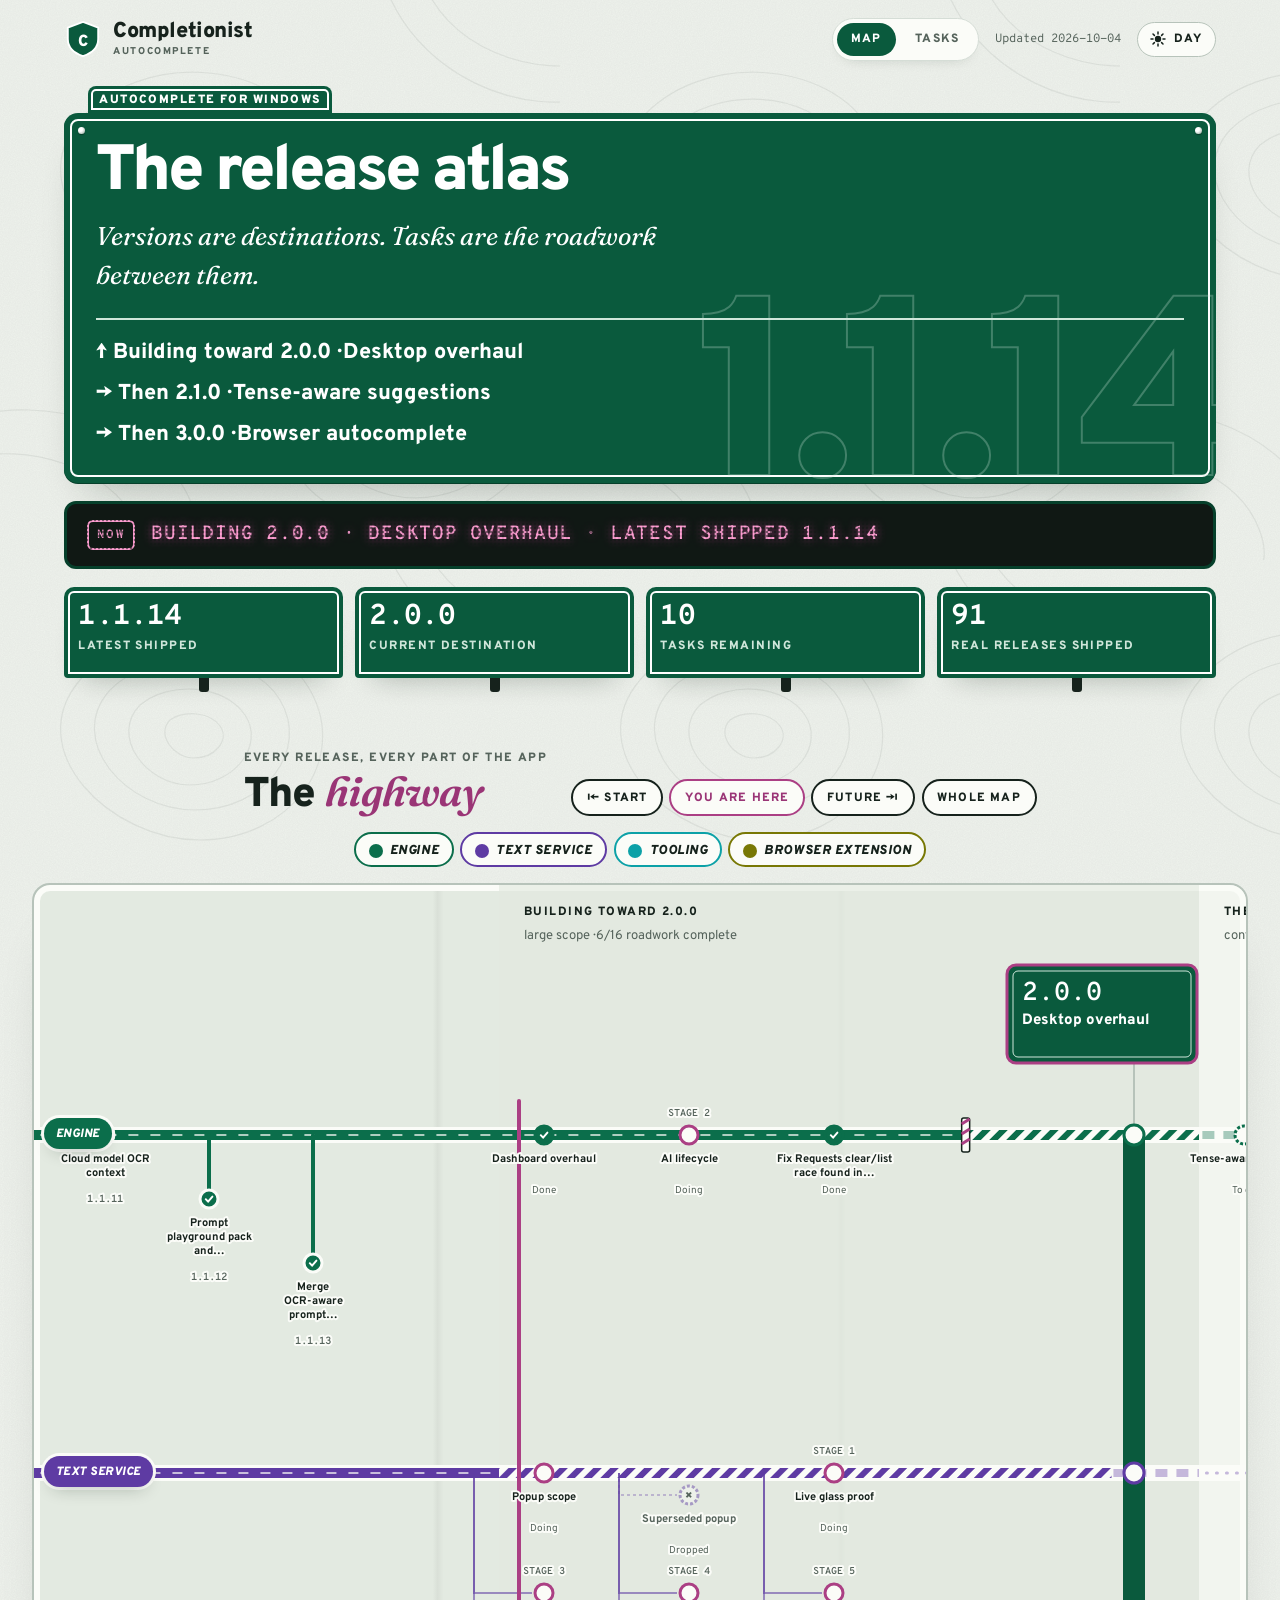
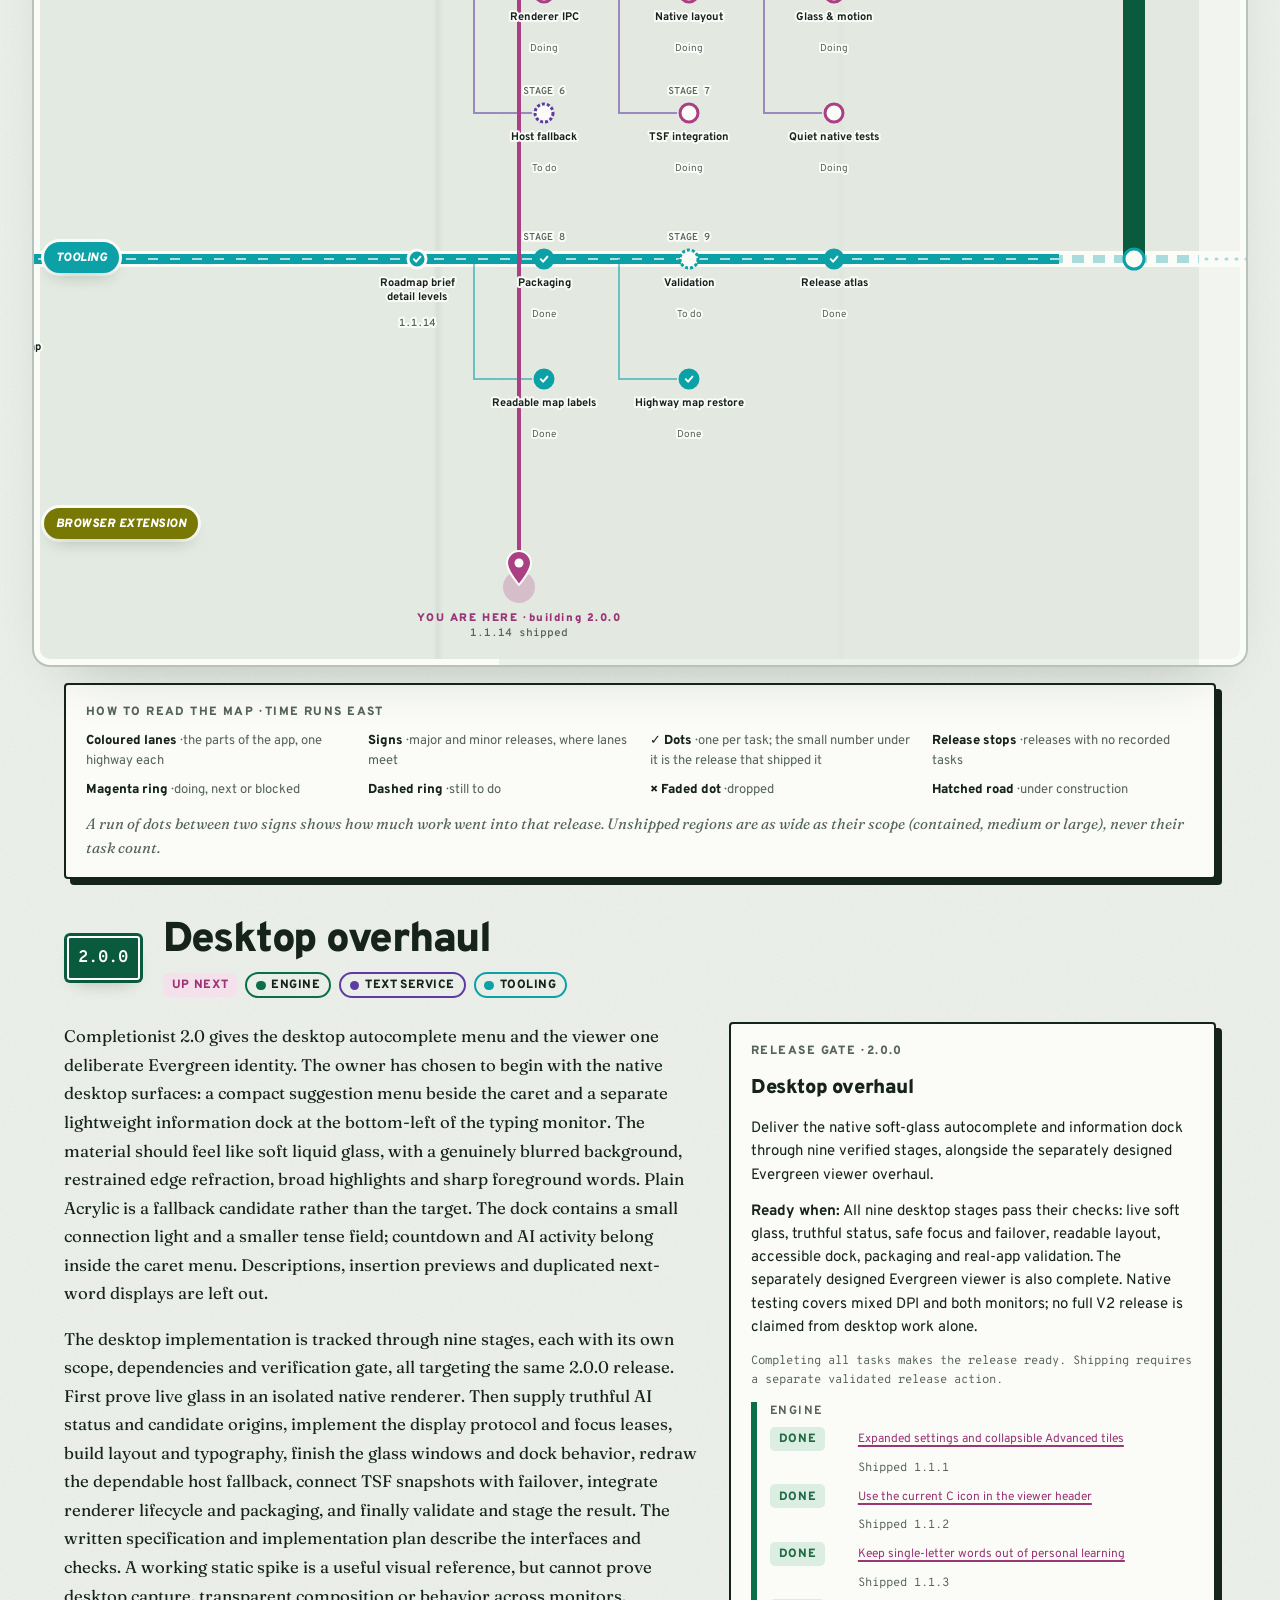
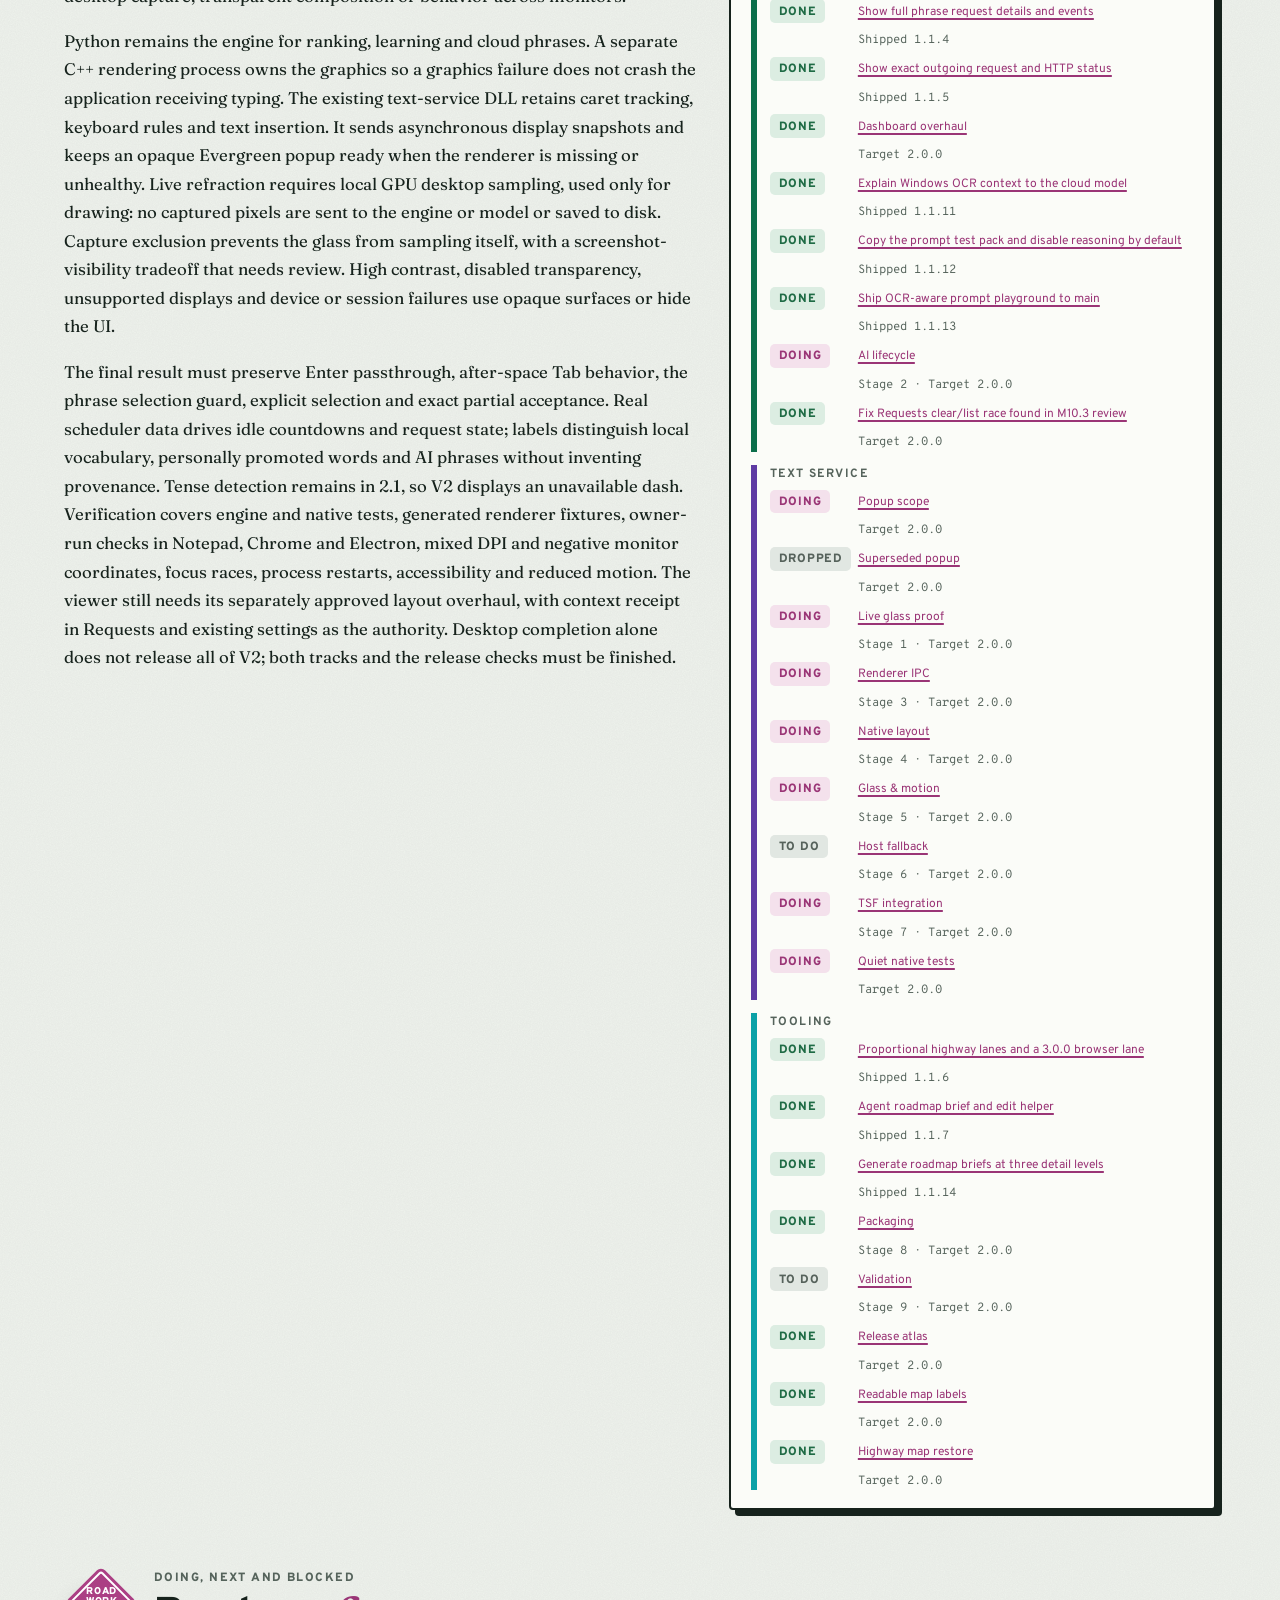
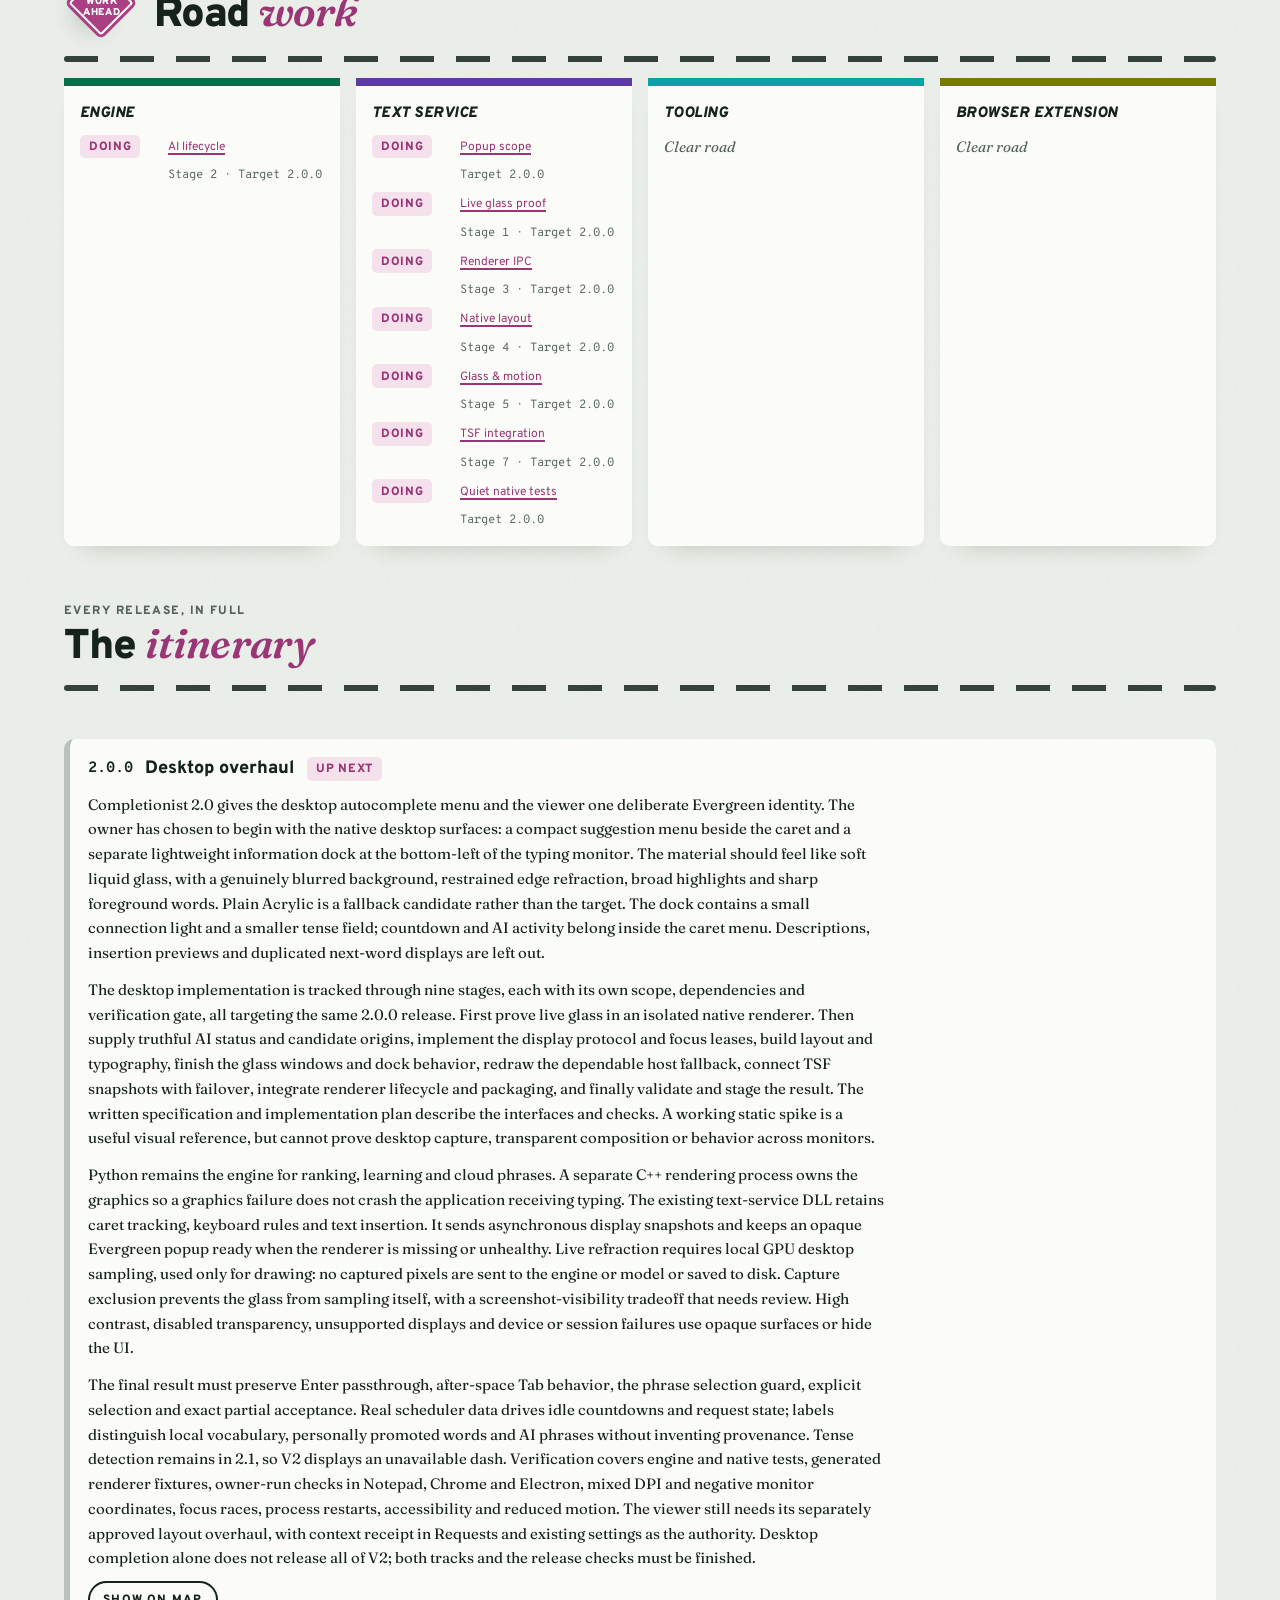
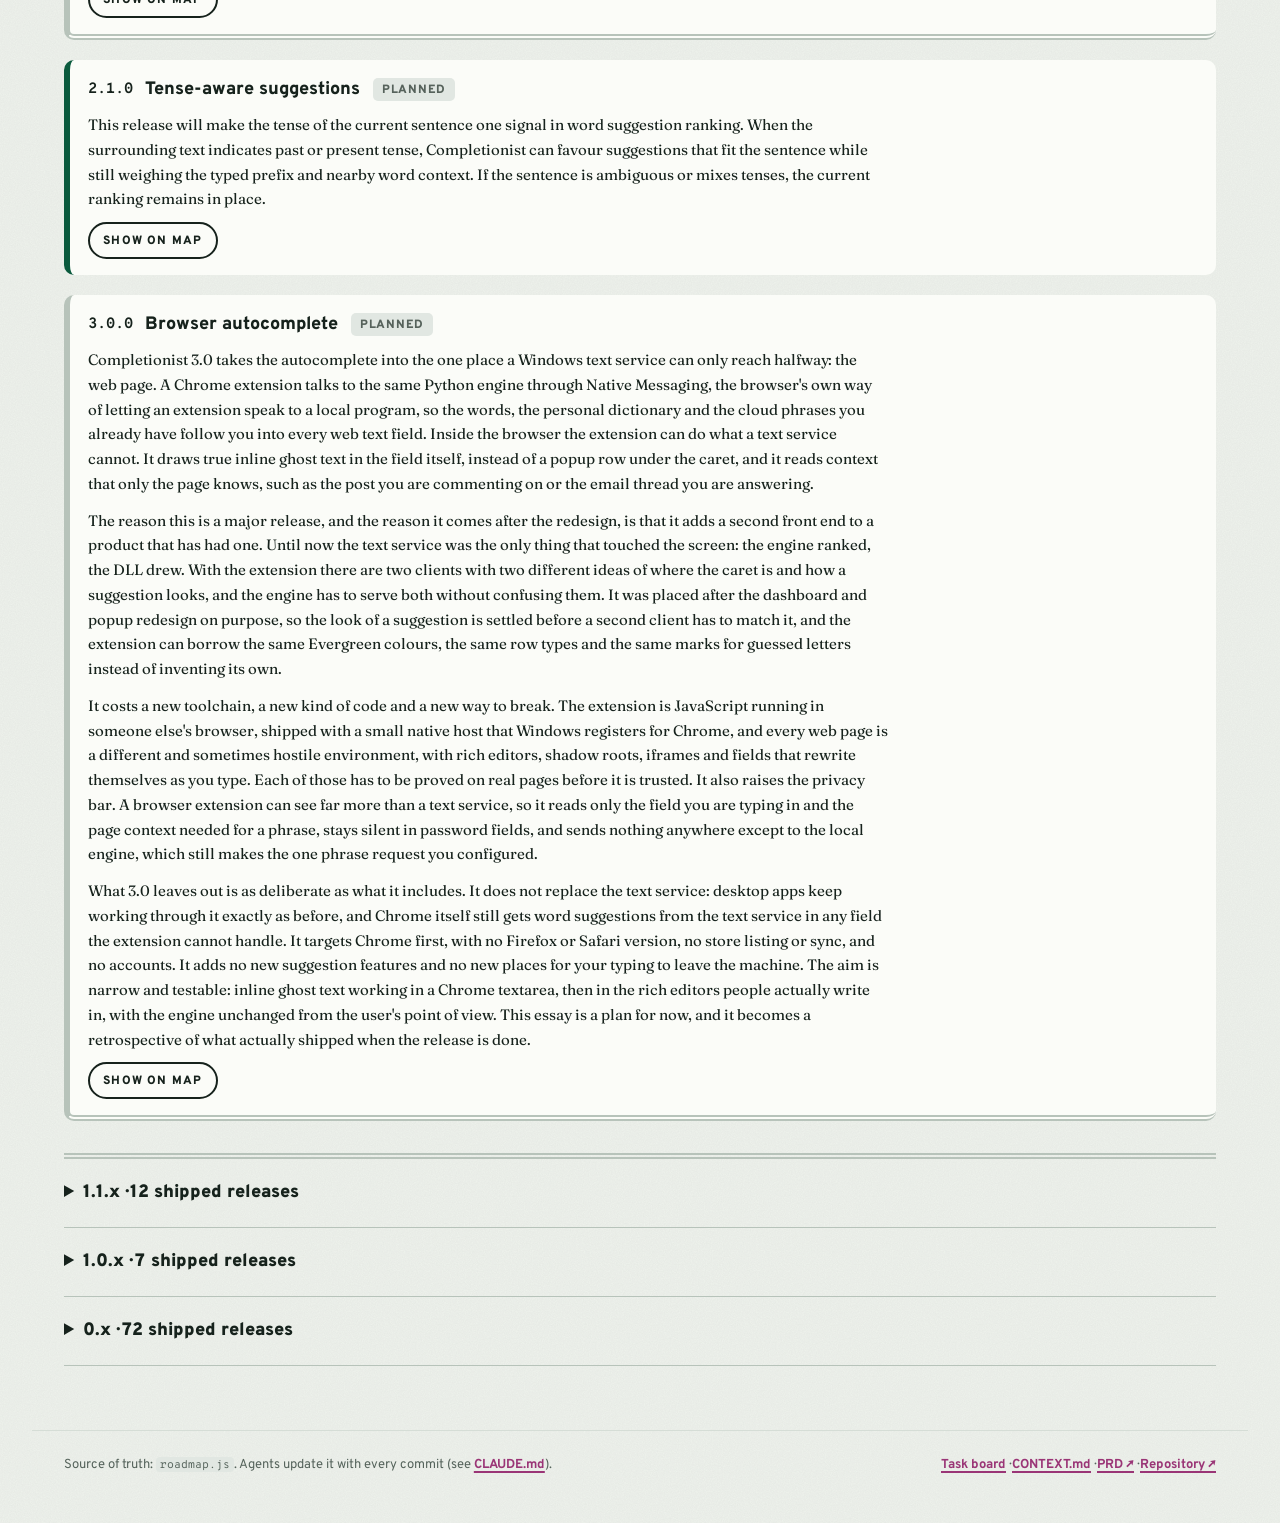
==== commit a85a907d: "Restore the highway map with per-task dots across shipped history Brings back the pre-redesign highw" ====
--- a/docs/roadmap/index.html
+++ b/docs/roadmap/index.html
@@ -162,7 +162,6 @@
         <button type="button" class="ctl ctl-now" id="go-now">You are here</button>
         <button type="button" class="ctl" id="go-end">Future ⇥</button>
         <button type="button" class="ctl" id="fit" aria-pressed="false">Whole map</button>
-        <button type="button" class="ctl" id="history-toggle" aria-pressed="false">Expand history</button>
       </div>
     </div>
     <div class="wrap"><div class="hw-chips" id="hw-chips" aria-label="Spotlight a highway"></div></div>
